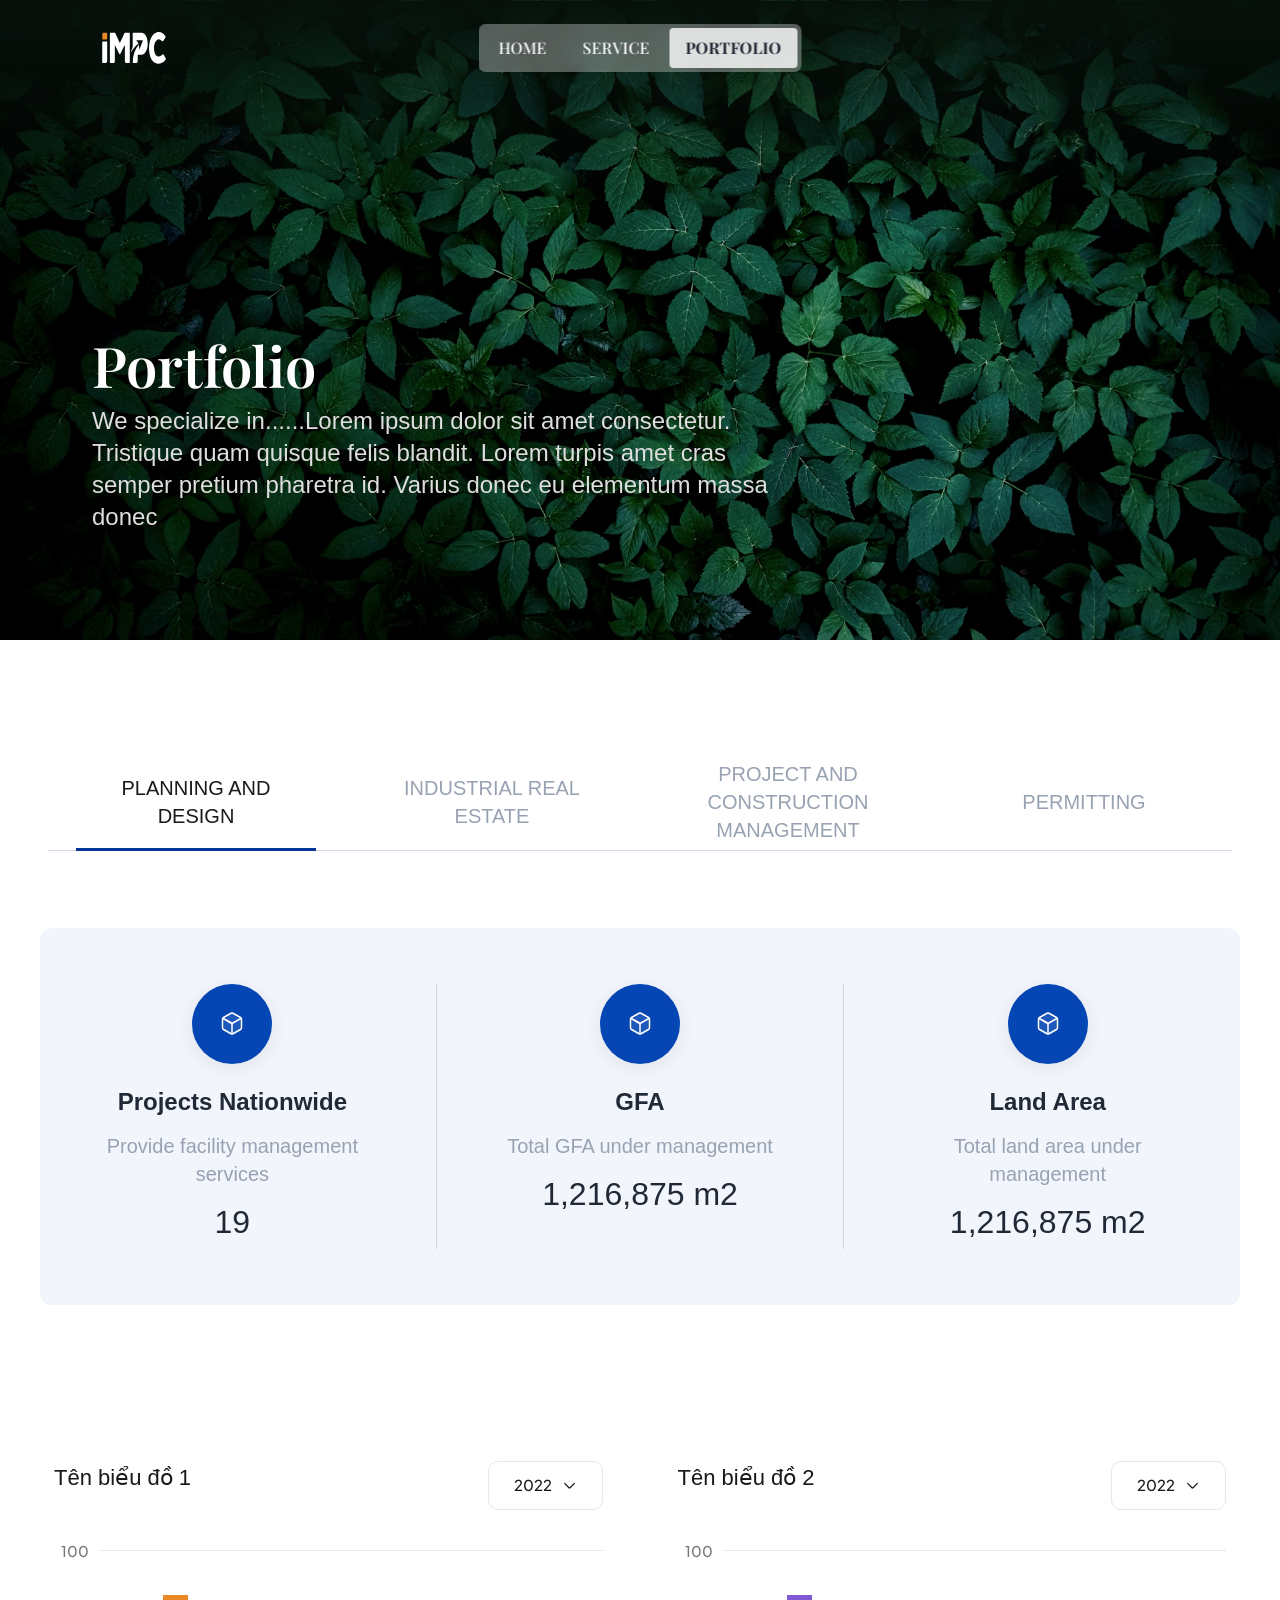
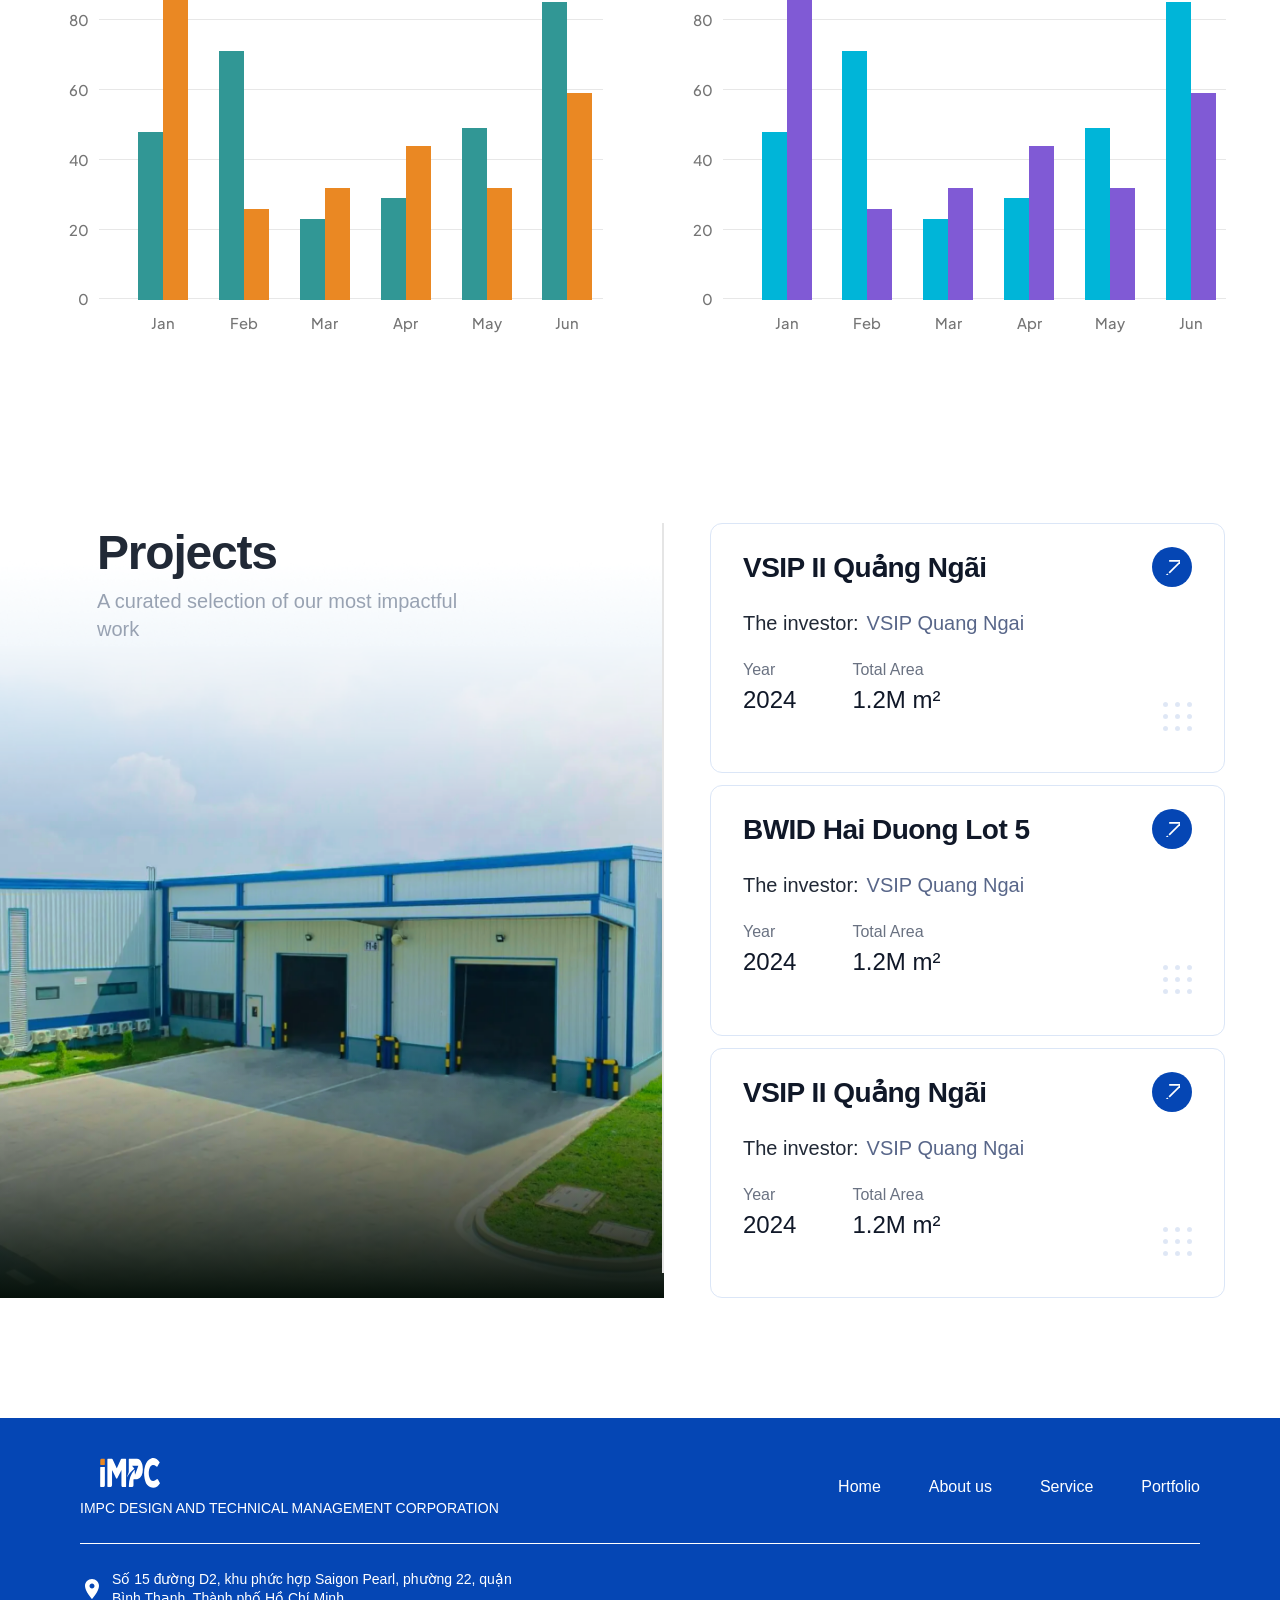
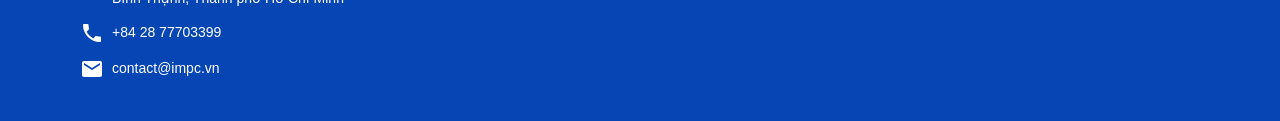
==== portfolio.html @ b6b854c9 "Initial commit: IMPC Landing Page" ====
<!DOCTYPE html>
<html lang="en">
<head>
    <meta charset="UTF-8">
    <meta name="viewport" content="width=device-width, initial-scale=1.0">
    <title>IMPC - Portfolio</title>
    <!-- Fonts -->
    <link rel="preconnect" href="https://fonts.googleapis.com">
    <link rel="preconnect" href="https://fonts.gstatic.com" crossorigin>
    <link href="https://fonts.googleapis.com/css2?family=Playfair+Display:ital,wght@0,400;0,500;0,600;0,700;1,400&family=Plus+Jakarta+Sans:wght@400;500&display=swap" rel="stylesheet">
    
    <!-- CSS -->
    <link rel="stylesheet" href="style.css">
    <link rel="stylesheet" href="portfolio.css">
</head>
<body>
    <!-- Portfolio Header -->
    <header class="portfolio-hero" id="home">
        <img src="./assets/da143995953d4c635a03d3d6d06e1ddc74a36681.png" class="portfolio-hero-bg" alt="Portfolio Background">
        <div class="portfolio-hero-overlay"></div>
        
        <impc-header active="portfolio"></impc-header>

        <div class="portfolio-hero-content">
            <h1 class="portfolio-hero-title">Portfolio</h1>
            <p class="portfolio-hero-desc">We specialize in......Lorem ipsum dolor sit amet consectetur. Tristique quam quisque felis blandit. Lorem turpis amet cras semper pretium pharetra id. Varius donec eu elementum massa donec</p>
        </div>
    </header>

    <main class="portfolio-main">
        <!-- Tabs Navigation -->
        <div class="portfolio-tabs-nav">
            <div class="tab-item active">
                <span>PLANNING AND DESIGN</span>
                <div class="tab-indicator"></div>
            </div>
            <div class="tab-item">
                <span>INDUSTRIAL REAL ESTATE</span>
                <div class="tab-indicator"></div>
            </div>
            <div class="tab-item">
                <span>PROJECT AND CONSTRUCTION MANAGEMENT</span>
                <div class="tab-indicator"></div>
            </div>
            <div class="tab-item">
                <span>PERMITTING</span>
                <div class="tab-indicator"></div>
            </div>
        </div>

        <!-- Info Statistics Boxes -->
        <section class="portfolio-stats-container">
            <div class="portfolio-stats-wrapper">
                <div class="stat-box">
                    <div class="stat-icon">
                        <svg width="24" height="24" viewBox="0 0 24 24" fill="none" xmlns="http://www.w3.org/2000/svg">
                            <path d="M12 22C11.66 22 11.32 21.92 11.02 21.75L3.52 17.52C2.89 17.16 2.5 16.49 2.5 15.75V7.26C2.5 6.52 2.89 5.85 3.52 5.49L11.02 1.25C11.63 0.91 12.37 0.91 12.98 1.25L20.48 5.49C21.11 5.85 21.5 6.52 21.5 7.26V15.75C21.5 16.49 21.11 17.16 20.48 17.52L12.98 21.75C12.68 21.92 12.34 22 12 22Z" fill="white" fill-opacity="0.1" stroke="white" stroke-width="1.5" stroke-linecap="round" stroke-linejoin="round"/>
                            <path d="M12 11.5V21" stroke="white" stroke-width="1.5" stroke-linecap="round" stroke-linejoin="round"/>
                            <path d="M3.2002 6.5L12.0002 11.5L20.8002 6.5" stroke="white" stroke-width="1.5" stroke-linecap="round" stroke-linejoin="round"/>
                            <path d="M12 11.5L7 8.5" stroke="white" stroke-width="1.5" stroke-linecap="round" stroke-linejoin="round"/>
                        </svg>
                    </div>
                    <h3 class="stat-title">Projects Nationwide</h3>
                    <p class="stat-desc">Provide facility management services</p>
                    <span class="stat-number">19</span>
                </div>
                
                <div class="stat-divider"></div>
                
                <div class="stat-box">
                    <div class="stat-icon">
                        <svg width="24" height="24" viewBox="0 0 24 24" fill="none" xmlns="http://www.w3.org/2000/svg">
                            <path d="M12 22C11.66 22 11.32 21.92 11.02 21.75L3.52 17.52C2.89 17.16 2.5 16.49 2.5 15.75V7.26C2.5 6.52 2.89 5.85 3.52 5.49L11.02 1.25C11.63 0.91 12.37 0.91 12.98 1.25L20.48 5.49C21.11 5.85 21.5 6.52 21.5 7.26V15.75C21.5 16.49 21.11 17.16 20.48 17.52L12.98 21.75C12.68 21.92 12.34 22 12 22Z" fill="white" fill-opacity="0.1" stroke="white" stroke-width="1.5" stroke-linecap="round" stroke-linejoin="round"/>
                            <path d="M12 11.5V21" stroke="white" stroke-width="1.5" stroke-linecap="round" stroke-linejoin="round"/>
                            <path d="M3.2002 6.5L12.0002 11.5L20.8002 6.5" stroke="white" stroke-width="1.5" stroke-linecap="round" stroke-linejoin="round"/>
                            <path d="M12 11.5L7 8.5" stroke="white" stroke-width="1.5" stroke-linecap="round" stroke-linejoin="round"/>
                        </svg>
                    </div>
                    <h3 class="stat-title">GFA</h3>
                    <p class="stat-desc">Total GFA under management</p>
                    <span class="stat-number">1,216,875 m2</span>
                </div>
                
                <div class="stat-divider"></div>

                <div class="stat-box">
                    <div class="stat-icon">
                        <svg width="24" height="24" viewBox="0 0 24 24" fill="none" xmlns="http://www.w3.org/2000/svg">
                            <path d="M12 22C11.66 22 11.32 21.92 11.02 21.75L3.52 17.52C2.89 17.16 2.5 16.49 2.5 15.75V7.26C2.5 6.52 2.89 5.85 3.52 5.49L11.02 1.25C11.63 0.91 12.37 0.91 12.98 1.25L20.48 5.49C21.11 5.85 21.5 6.52 21.5 7.26V15.75C21.5 16.49 21.11 17.16 20.48 17.52L12.98 21.75C12.68 21.92 12.34 22 12 22Z" fill="white" fill-opacity="0.1" stroke="white" stroke-width="1.5" stroke-linecap="round" stroke-linejoin="round"/>
                            <path d="M12 11.5V21" stroke="white" stroke-width="1.5" stroke-linecap="round" stroke-linejoin="round"/>
                            <path d="M3.2002 6.5L12.0002 11.5L20.8002 6.5" stroke="white" stroke-width="1.5" stroke-linecap="round" stroke-linejoin="round"/>
                            <path d="M12 11.5L7 8.5" stroke="white" stroke-width="1.5" stroke-linecap="round" stroke-linejoin="round"/>
                        </svg>
                    </div>
                    <h3 class="stat-title">Land Area</h3>
                    <p class="stat-desc">Total land area under management</p>
                    <span class="stat-number">1,216,875 m2</span>
                </div>
            </div>
        </section>

        <!-- Charts Section (Structural Mockups) -->
        <section class="portfolio-charts-section">
            <div class="chart-container">
                <div class="chart-header">
                    <h3 class="chart-title">Tên biểu đồ 1</h3>
                    <div class="chart-dropdown">
                        <span>2022</span>
                        <svg width="15" height="15" viewBox="0 0 15 15" fill="none" xmlns="http://www.w3.org/2000/svg">
                            <path d="M12.3533 5.40527L8.03828 9.72027C7.74182 10.0167 7.25997 10.0167 6.96351 9.72027L2.64844 5.40527" stroke="#191919" stroke-width="1.235" stroke-linecap="round" stroke-linejoin="round"/>
                        </svg>
                    </div>
                </div>
                <div class="chart-body y-axis-grid">
                    <div class="grid-lines">
                        <div class="grid-line" data-label="100"></div>
                        <div class="grid-line" data-label="80"></div>
                        <div class="grid-line" data-label="60"></div>
                        <div class="grid-line" data-label="40"></div>
                        <div class="grid-line" data-label="20"></div>
                        <div class="grid-line" data-label="0"></div>
                    </div>
                    <!-- Chart 1 Bars (Teal Primary, Orange Secondary) -->
                    <div class="chart-bars-wrapper items-end">
                        <div class="bar-group" data-month="Jan">
                            <div class="bar bar-t1" style="height: 48%;"></div>
                            <div class="bar bar-t2" style="height: 87%;"></div>
                        </div>
                        <div class="bar-group" data-month="Feb">
                            <div class="bar bar-t1" style="height: 71%;"></div>
                            <div class="bar bar-t2" style="height: 26%;"></div>
                        </div>
                        <div class="bar-group" data-month="Mar">
                            <div class="bar bar-t1" style="height: 23%;"></div>
                            <div class="bar bar-t2" style="height: 32%;"></div>
                        </div>
                        <div class="bar-group" data-month="Apr">
                            <div class="bar bar-t1" style="height: 29%;"></div>
                            <div class="bar bar-t2" style="height: 44%;"></div>
                        </div>
                        <div class="bar-group" data-month="May">
                            <div class="bar bar-t1" style="height: 49%;"></div>
                            <div class="bar bar-t2" style="height: 32%;"></div>
                        </div>
                        <div class="bar-group" data-month="Jun">
                            <div class="bar bar-t1" style="height: 85%;"></div>
                            <div class="bar bar-t2" style="height: 59%;"></div>
                        </div>
                    </div>
                </div>
            </div>

            <div class="chart-container">
                <div class="chart-header">
                    <h3 class="chart-title">Tên biểu đồ 2</h3>
                    <div class="chart-dropdown">
                        <span>2022</span>
                        <svg width="15" height="15" viewBox="0 0 15 15" fill="none" xmlns="http://www.w3.org/2000/svg">
                            <path d="M12.3533 5.40527L8.03828 9.72027C7.74182 10.0167 7.25997 10.0167 6.96351 9.72027L2.64844 5.40527" stroke="#191919" stroke-width="1.235" stroke-linecap="round" stroke-linejoin="round"/>
                        </svg>
                    </div>
                </div>
                <div class="chart-body y-axis-grid">
                    <div class="grid-lines">
                        <div class="grid-line" data-label="100"></div>
                        <div class="grid-line" data-label="80"></div>
                        <div class="grid-line" data-label="60"></div>
                        <div class="grid-line" data-label="40"></div>
                        <div class="grid-line" data-label="20"></div>
                        <div class="grid-line" data-label="0"></div>
                    </div>
                    <!-- Chart 2 Bars (Cyan Primary, Purple Secondary) -->
                    <div class="chart-bars-wrapper items-end">
                        <div class="bar-group" data-month="Jan">
                            <div class="bar bar-c1" style="height: 48%;"></div>
                            <div class="bar bar-c2" style="height: 87%;"></div>
                        </div>
                        <div class="bar-group" data-month="Feb">
                            <div class="bar bar-c1" style="height: 71%;"></div>
                            <div class="bar bar-c2" style="height: 26%;"></div>
                        </div>
                        <div class="bar-group" data-month="Mar">
                            <div class="bar bar-c1" style="height: 23%;"></div>
                            <div class="bar bar-c2" style="height: 32%;"></div>
                        </div>
                        <div class="bar-group" data-month="Apr">
                            <div class="bar bar-c1" style="height: 29%;"></div>
                            <div class="bar bar-c2" style="height: 44%;"></div>
                        </div>
                        <div class="bar-group" data-month="May">
                            <div class="bar bar-c1" style="height: 49%;"></div>
                            <div class="bar bar-c2" style="height: 32%;"></div>
                        </div>
                        <div class="bar-group" data-month="Jun">
                            <div class="bar bar-c1" style="height: 85%;"></div>
                            <div class="bar bar-c2" style="height: 59%;"></div>
                        </div>
                    </div>
                </div>
            </div>
        </section>

        <!-- Projects Timeline / Listing -->
        <section class="portfolio-projects-section">
            <!-- Left Fixed Information -->
            <div class="portfolio-projects-info">
                <img src="./assets/0d04984ca1df6d4f1c701c5aa9f22bb8e976d281.png" alt="Factory Building" class="portfolio-factory-bg">
                <div class="portfolio-projects-text block-overlay">
                    <h2 class="section-title">Projects</h2>
                    <p class="section-subtitle">A curated selection of our most impactful work</p>
                </div>
                <!-- Timeline decorative elements -->
                <div class="timeline-line">
                    <div class="timeline-dot top-dot"></div>
                    <div class="timeline-dot bottom-dot"></div>
                </div>
            </div>

            <!-- Right Scrollable/Stacked Cards -->
            <div class="portfolio-projects-list">
                
                <!-- Card 1 -->
                <div class="project-card">
                    <h3 class="project-name">VSIP II Quảng Ngãi</h3>
                    <div class="project-meta flex w-full">
                        <span class="meta-label">The investor:</span>
                        <span class="meta-value">VSIP Quang Ngai</span>
                    </div>
                    <div class="project-stats flex">
                        <div class="stat-col flex flex-column">
                            <span class="stat-lbl">Year</span>
                            <span class="stat-val">2024</span>
                        </div>
                        <div class="stat-col flex flex-column">
                            <span class="stat-lbl">Total Area</span>
                            <span class="stat-val">1.2M m²</span>
                        </div>
                    </div>
                    <div class="project-card-grid"></div>
                    <a href="#" class="project-card-btn">
                        <svg width="15" height="15" viewBox="0 0 15 15" fill="none" xmlns="http://www.w3.org/2000/svg">
                            <path d="M4.16915 0.853335H16.2371V12.9212" stroke="white" stroke-width="1.70667"/>
                            <path d="M4.169 12.9215L15.4827 1.60781" stroke="white" stroke-width="1.70667"/>
                            <path d="M0.603384 16.4388L2.86612 14.1762" stroke="white" stroke-width="1.70667"/>
                        </svg>
                    </a>
                </div>

                <!-- Card 2 -->
                <div class="project-card">
                    <h3 class="project-name">BWID Hai Duong Lot 5</h3>
                    <div class="project-meta flex w-full">
                        <span class="meta-label">The investor:</span>
                        <span class="meta-value">VSIP Quang Ngai</span>
                    </div>
                    <div class="project-stats flex">
                        <div class="stat-col flex flex-column">
                            <span class="stat-lbl">Year</span>
                            <span class="stat-val">2024</span>
                        </div>
                        <div class="stat-col flex flex-column">
                            <span class="stat-lbl">Total Area</span>
                            <span class="stat-val">1.2M m²</span>
                        </div>
                    </div>
                    <div class="project-card-grid"></div>
                    <a href="#" class="project-card-btn">
                        <svg width="15" height="15" viewBox="0 0 15 15" fill="none" xmlns="http://www.w3.org/2000/svg">
                            <path d="M4.16915 0.853335H16.2371V12.9212" stroke="white" stroke-width="1.70667"/>
                            <path d="M4.169 12.9215L15.4827 1.60781" stroke="white" stroke-width="1.70667"/>
                            <path d="M0.603384 16.4388L2.86612 14.1762" stroke="white" stroke-width="1.70667"/>
                        </svg>
                    </a>
                </div>

                <!-- Card 3 -->
                <div class="project-card">
                    <h3 class="project-name">VSIP II Quảng Ngãi</h3>
                    <div class="project-meta flex w-full">
                        <span class="meta-label">The investor:</span>
                        <span class="meta-value">VSIP Quang Ngai</span>
                    </div>
                    <div class="project-stats flex">
                        <div class="stat-col flex flex-column">
                            <span class="stat-lbl">Year</span>
                            <span class="stat-val">2024</span>
                        </div>
                        <div class="stat-col flex flex-column">
                            <span class="stat-lbl">Total Area</span>
                            <span class="stat-val">1.2M m²</span>
                        </div>
                    </div>
                    <div class="project-card-grid"></div>
                    <a href="#" class="project-card-btn">
                        <svg width="15" height="15" viewBox="0 0 15 15" fill="none" xmlns="http://www.w3.org/2000/svg">
                            <path d="M4.16915 0.853335H16.2371V12.9212" stroke="white" stroke-width="1.70667"/>
                            <path d="M4.169 12.9215L15.4827 1.60781" stroke="white" stroke-width="1.70667"/>
                            <path d="M0.603384 16.4388L2.86612 14.1762" stroke="white" stroke-width="1.70667"/>
                        </svg>
                    </a>
                </div>

            </div>
        </section>
    </main>

    <!-- Global Footer Component -->
    <impc-footer></impc-footer>

    <script src="header.js"></script>
    <script src="footer.js"></script>
    <script src="main.js"></script>
</body>
</html>
---- style.css ----
:root {
    --color-brand: #0546b4;
    --color-brand-hover: #043891;
    --color-warning: #ea8823;
    --color-warning-hover: #cf761a;
    --text-primary: #212936;
    --text-secondary: #586689;
    --text-tertiary: #98a2b2;
    --bg-light: #f2f6fc;
    --bg-white: #ffffff;

    --font-sans: 'Inter', sans-serif;
    --font-serif: 'Playfair Display', serif;

    --transition-fast: 0.2s ease-in-out;
    --transition-smooth: 0.5s cubic-bezier(0.22, 1, 0.36, 1);
}

* {
    margin: 0;
    padding: 0;
    box-sizing: border-box;
}

html {
    scroll-behavior: smooth;
}

body {
    font-family: var(--font-sans);
    color: var(--text-primary);
    background-color: var(--bg-white);
    line-height: 1.5;
    overflow-x: hidden;
    -webkit-font-smoothing: antialiased;
    -moz-osx-font-smoothing: grayscale;
}

/* Typography Utilities */
.font-sans {
    font-family: var(--font-sans);
}

.font-serif {
    font-family: var(--font-serif);
}

.italic {
    font-style: italic;
}

.text-center {
    text-align: center;
}

h1,
h2,
h3,
h4,
.title-text {
    color: var(--text-primary);
}

/* Layout Utilities */
.container {
    max-width: 1360px;
    margin: 0 auto;
    padding: 0 40px;
}

.flex {
    display: flex;
}

.flex-col {
    flex-direction: column;
}

.items-center {
    align-items: center;
}

.items-start {
    align-items: flex-start;
}

.justify-center {
    justify-content: center;
}

.justify-between {
    justify-content: space-between;
}

.justify-end {
    justify-content: flex-end;
}

.gap-8 {
    gap: 8px;
}

.gap-16 {
    gap: 16px;
}

.gap-24 {
    gap: 24px;
}

.gap-32 {
    gap: 32px;
}

.gap-48 {
    gap: 48px;
}

.gap-56 {
    gap: 56px;
}

.w-full {
    width: 100%;
}

.h-full {
    height: 100%;
}

.relative {
    position: relative;
}

.absolute {
    position: absolute;
}

.overflow-hidden {
    overflow: hidden;
}

/* Buttons & Links */
a {
    text-decoration: none;
    color: inherit;
}

/* ===== HERO SECTION ===== */
.hero {
    position: relative;
    height: 785px;
    width: 100%;
    overflow: hidden;
    display: flex;
    align-items: center;
    justify-content: center;
}

.hero-video {
    position: absolute;
    top: 50%;
    left: 50%;
    transform: translate(-50%, -50%);
    min-width: 100%;
    min-height: 100%;
    object-fit: cover;
    z-index: -1;
    filter: brightness(0.7);
}

.header {
    position: absolute;
    top: 32px;
    left: 0;
    width: 100%;
    z-index: 10;
    padding: 0 40px;
}

.nav-pill {
    background: rgba(255, 255, 255, 0.32);
    backdrop-filter: blur(8px);
    padding: 4px;
    border-radius: 7px;
    display: flex;
    gap: 4px;
    position: absolute;
    left: 50%;
    transform: translateX(-50%);
}

.nav-item {
    padding: 8px 16px;
    border-radius: 4px;
    font-family: var(--font-serif);
    font-size: 16px;
    color: var(--bg-white);
    font-weight: 500;
    transition: var(--transition-fast);
}

.nav-item:hover {
    background: rgba(255, 255, 255, 0.2);
}

.nav-item.active {
    background: rgba(255, 255, 255, 0.8);
    color: var(--text-primary);
    font-weight: 700;
}

.hero-content {
    display: flex;
    flex-direction: column;
    align-items: center;
    gap: 32px;
    text-align: center;
    z-index: 2;
    max-width: 961px;
}

.hero-expertise {
    color: var(--color-warning);
    font-size: 24px;
    text-transform: uppercase;
    letter-spacing: 1px;
    display: flex;
    flex-direction: column;
    align-items: center;
    gap: 16px;
}

.hero-line {
    width: 192px;
    height: 2px;
    background-color: var(--color-warning);
}

.hero-title {
    font-size: 56px;
    color: var(--bg-white);
    line-height: 1.2;
    font-weight: 600;
}

/* ===== STATS SECTION ===== */
.stats-section {
    background-color: #f2f6fc;
    border-radius: 12px;
    padding: 56px;
    margin: 100px 40px 150px 40px;
    /* Reduced top margin to 100px */
    position: relative;
    z-index: 5;
}

.stats-grid {
    display: flex;
    gap: 100px;
    align-items: flex-start;
}

.stats-text {
    flex: 1;
    display: flex;
    flex-direction: column;
    gap: 32px;
}

.stats-title {
    font-family: "BHN Neue Haas Grotes", "BHN Neue Haas Grotesk", "BHN_Neue_Haas_Grotes:55_Roman", var(--font-sans);
    font-size: 48px;
    font-weight: 450;
    line-height: 56px;
    color: var(--text-primary);
}

.stats-subtitle {
    font-family: "BHN Victor Serif", "Playfair Display", serif;
    font-size: 40px;
    font-weight: 400;
    color: var(--color-brand);
    font-style: italic;
    line-height: 48px;
}

.stats-desc {
    font-family: "BHN Neue Haas Grotes", "BHN Neue Haas Grotesk", "BHN_Neue_Haas_Grotes:55_Roman", var(--font-sans);
    font-size: 24px;
    font-weight: 450;
    line-height: 32px;
    color: var(--text-primary);
}

.stats-numbers {
    width: 471px;
    display: flex;
    flex-direction: column;
    gap: 32px;
}

.stat-item {
    display: flex;
    justify-content: space-between;
    align-items: center;
    border-bottom: 1px solid #cfd8e7;
    padding-bottom: 24px;
}

.stat-item:last-child {
    border-bottom: none;
    padding-bottom: 0;
}

.stat-number {
    font-family: "BHN Neue Haas Grotes", "BHN Neue Haas Grotesk", "BHN_Neue_Haas_Grotes:55_Roman", var(--font-sans);
    font-size: 60px;
    color: var(--color-warning);
    font-weight: 450;
}

.stat-label {
    font-size: 24px;
    text-transform: uppercase;
}

/* ===== SCROLL STORY QUOTE SECTION ===== */
.quote-section {
    position: relative;
    height: 250vh;
    /* gives room for the scroll storytelling */
    width: 100%;
    background-color: var(--bg-white);
}

.sticky-container {
    position: sticky;
    top: 0;
    height: 100vh;
    display: flex;
    align-items: center;
    justify-content: center;
    width: 100%;
}

.quote-text {
    width: 100%;
    max-width: 1187px;
    padding: 0 20px;
    text-align: center;
    font-family: "BHN Neue Haas Grotes", "BHN Neue Haas Grotesk", "BHN_Neue_Haas_Grotes:55_Roman", var(--font-sans);
    font-size: 48px;
    font-style: normal;
    font-weight: 450;
    line-height: 68px;
    color: var(--text-primary, #212936);
}

.story-line {
    color: var(--text-tertiary, #98A2B2);
    transition: color 0.5s ease-out;
    margin-bottom: 0px;
    /* Assuming line-height 68px controls the spacing perfectly */
}

.story-line.active {
    color: var(--text-primary);
}

/* ===== PEOPLE SECTION (Section 7) ===== */
.people-section {
    padding: 300px 40px 150px 40px;
    /* Doubled top padding to 300px to clear stacked cards */
    width: 100%;
    box-sizing: border-box;
    display: flex;
    flex-direction: column;
    align-items: center;
    gap: 56px;
    background-color: var(--bg-white);
}

.people-section .section-title {
    margin-bottom: 0;
    max-width: 1360px;
    width: 100%;
    font-size: 48px;
    font-weight: 400;
    /* Reduced to normal (Roman 55) */
    line-height: 56px;
    /* Exact Figma leading constraint */
    text-align: center;
}

.people-content {
    display: flex;
    flex-direction: column;
    gap: 24px;
    width: 100%;
}

.people-hero-img {
    width: 100%;
    height: 730px;
    object-fit: cover;
    border-radius: 12px;
}

.people-bottom {
    display: flex;
    gap: 42px;
    align-items: flex-start;
    width: 100%;
}

.people-text {
    flex: 1;
    display: flex;
    flex-direction: column;
    justify-content: center;
    gap: 24px;
}

.people-heading {
    font-family: "BHN Neue Haas Grotes", "BHN Neue Haas Grotesk", "BHN_Neue_Haas_Grotes:55_Roman", var(--font-sans);
    font-size: 40px;
    font-weight: 450;
    line-height: 48px;
    color: var(--text-primary);
}

.people-desc {
    font-family: "BHN Neue Haas Grotes", "BHN Neue Haas Grotesk", "BHN_Neue_Haas_Grotes:55_Roman", var(--font-sans);
    font-size: 24px;
    line-height: 32px;
    color: var(--text-primary);
}

.people-images {
    display: flex;
    gap: 24px;
    align-items: center;
    justify-content: flex-end;
}

.people-img-wrapper {
    width: 265px;
    height: 300px;
    border-radius: 12px;
    position: relative;
    overflow: hidden;
}

.people-img-wrapper img {
    width: 100%;
    height: 100%;
    object-fit: cover;
}

.people-img-wrapper::after {
    content: '';
    position: absolute;
    inset: 0;
    background: linear-gradient(180deg, rgba(0, 0, 0, 0) 0%, rgba(0, 0, 0, 0.25) 50%, rgba(0, 0, 0, 0.3) 100%);
    pointer-events: none;
}

/* ===== HISTORY SECTION ===== */
.history-section {
    padding: 56px 0 150px 0;
    /* 56px top clearance */
}

.history-layout {
    display: flex;
    position: relative;
    width: 100%;
    box-sizing: border-box;
}

.history-left {
    width: 50%;
    flex-shrink: 0;
    padding-left: 100px;
    /* 100px absolute left padding (Vị trí ban đầu) */
    padding-right: 40px;
    box-sizing: border-box;
    /* CRITICAL: Prevent padding from expanding past 50% width */
}

.history-right {
    width: 50%;
    flex-shrink: 0;
    position: relative;
    padding-left: 48px;
    /* Dịch cụm timeline sang trái đúng 32px (80px - 32px = 48px) */
    padding-right: 80px;
    /* Giữ nguyên 80px margin phải trên mọi màn hình */
    box-sizing: border-box;
}

.history-title {
    font-family: "BHN Neue Haas Grotes", "BHN Neue Haas Grotesk", "BHN_Neue_Haas_Grotes:55_Roman", var(--font-sans);
    font-size: 48px;
    font-weight: 450;
    line-height: 56px;
    color: var(--text-primary);
    position: sticky;
    top: 56px;
    /* Sticky clearance matches section padding */
}

.timeline {
    position: relative;
    padding-left: 60px;
}

.timeline-progress-line {
    position: absolute;
    left: 0;
    /* Aligned precisely with the dot center at x=0 of relative timeline */
    top: 32px;
    width: 1px;
    /* Thinned to 1px per user request */
    background-color: #cfd8e7;
    /* Inactive line color gray */
    z-index: 1;
    height: 0px;
    transform: translateX(-50%);
    transform-origin: top;
    will-change: height;
}

.timeline-item {
    position: relative;
    padding-bottom: 60px;
}

.timeline-item:last-child {
    padding-bottom: 0;
}

.timeline-dot {
    position: absolute;
    left: -60px;
    top: 32px;
    /* Adjusted to align with 56px font */
    transform: translate(-50%, -50%) scale(0.5);
    width: 16px;
    height: 16px;
    border-radius: 50%;
    background-color: #cfd8e7;
    /* Inactive dot color */
    z-index: 2;
    opacity: 0;
    transition: transform 0.4s cubic-bezier(0.2, 0.8, 0.2, 1), opacity 0.4s ease, background-color 0.4s ease;
}

.timeline-item.active .timeline-dot {
    transform: translate(-50%, -50%) scale(1);
    opacity: 1;
    background-color: var(--color-brand);
    /* Active dot is Blue #0546b4 */
}

.timeline-content {
    display: flex;
    flex-direction: column;
    gap: 20px;
    /* Matched Figma spacing gap-[20px] */
}

.timeline-year {
    font-family: "BHN Neue Haas Grotes", "BHN Neue Haas Grotesk", "BHN_Neue_Haas_Grotes:55_Roman", var(--font-sans);
    font-size: 56px;
    font-weight: 450;
    line-height: normal;
    color: var(--text-secondary);
    /* Inactive year color #586689 */
    transition: color 0.4s ease;
}

.timeline-item.active .timeline-year {
    color: var(--color-brand);
    /* Active year color is Blue #0546b4 */
}

.timeline-desc {
    font-family: "BHN Neue Haas Grotes", "BHN Neue Haas Grotesk", "BHN_Neue_Haas_Grotes:55_Roman", var(--font-sans);
    font-size: 24px;
    font-weight: 450;
    line-height: 32px;
    color: var(--text-tertiary);
    /* Inactive description is #98a2b2 */
    transition: color 0.4s ease;
}

.timeline-item.active .timeline-desc {
    color: var(--text-primary);
    /* Active description is dark #212936 */
}


/* ===== CULTURE SECTION (Section 5) ===== */
.culture-section {
    padding: 150px 0;
    position: relative;
    width: 100%;
}

.culture-bg-line {
    position: absolute;
    top: 0;
    bottom: 0;
    width: 1px;
    background-color: rgba(207, 216, 231, 0.5);
    /* subtle grid line */
    z-index: 1;
}

.culture-bg-line.left {
    left: 20%;
}

.culture-bg-line.right {
    right: 20%;
}

.culture-header {
    margin-bottom: 200px;
    max-width: 695px;
    position: relative;
    z-index: 2;
    text-align: left;
    padding-left: 40px;
}

.culture-title {
    font-family: "BHN Neue Haas Grotes", "BHN Neue Haas Grotesk", "BHN_Neue_Haas_Grotes:55_Roman", var(--font-sans);
    font-size: 48px;
    font-weight: 450;
    line-height: 56px;
    color: var(--text-primary);
    margin-bottom: 24px;
}

.culture-desc {
    font-family: "BHN Neue Haas Grotes", "BHN Neue Haas Grotesk", "BHN_Neue_Haas_Grotes:55_Roman", var(--font-sans);
    font-size: 24px;
    line-height: 32px;
    color: var(--text-primary);
    font-weight: 450;
}

.culture-timeline {
    position: relative;
    max-width: 1100px;
    margin: 0 auto;
    display: flex;
    flex-direction: column;
    gap: 80vh;
    /* Smooth Yo-Yo Parallax Gap */
    padding-top: 10vh;
    padding-bottom: 20vh;
    z-index: 2;
}

.culture-star-track {
    position: absolute;
    top: 0;
    left: 0;
    width: 100%;
    height: 100%;
    z-index: 5;
    pointer-events: none;
}

.culture-sticky-star {
    position: absolute;
    top: 0;
    left: calc(50% + 2px);
    /* Shifted 2px right */
    transform: translate(-50%, -50%);
    width: 191px;
    height: 199px;
    filter: drop-shadow(0px 8px 20px rgba(0, 0, 0, 0.25));
    will-change: transform;
}

.culture-sticky-star img {
    width: 140%;
    height: 140%;
    object-fit: contain;
    position: absolute;
    left: 50%;
    top: 50%;
    transform: translate(-50%, -50%);
}


.culture-center-line {
    position: absolute;
    left: 50%;
    top: -150px;
    bottom: -150px;
    width: 1px;
    background-color: #cfd8e7;
    transform: translateX(-50%);
    z-index: -1;
}

.hero-title {
    font-size: 56px;
    font-weight: 600;
    /* Semantic SemiBold requested from Figma */
    line-height: 68px;
    color: white;
    /* Contrast layer verified on hero card */
    max-width: 961px;
    margin: 0 auto;
    text-align: center;

    /* Anti-layout shift box logic for literal text swap */
    min-height: 136px;
    /* Exactly reserves the metric for 2 lines under a 68px leading */
    display: flex;
    align-items: flex-start;
    /* Pulled text to ceiling origin as requested */
    justify-content: center;

    transition: opacity 0.8s cubic-bezier(0.2, 0.8, 0.2, 1),
        transform 0.8s cubic-bezier(0.2, 0.8, 0.2, 1),
        filter 0.8s cubic-bezier(0.2, 0.8, 0.2, 1);
}

.hero-title.fade-out {
    opacity: 0;
    transform: translateY(-15px);
    filter: blur(8px);
}

.hero-title.fade-prep {
    opacity: 0;
    transform: translateY(15px);
    filter: blur(8px);
    transition: none;
    /* Move boundary instantly without animation */
}

.culture-item {
    display: flex;
    align-items: center;
    position: relative;
    width: 100%;
    opacity: 0.15;
    filter: blur(8px);
    /* Cinematic out-of-focus unrevealed state */
    transition: opacity 0.8s cubic-bezier(0.2, 0.8, 0.2, 1),
        filter 0.8s cubic-bezier(0.2, 0.8, 0.2, 1);
}

.culture-item.active {
    opacity: 1;
    filter: blur(0px);
    /* Dialing into sharp focus */
}




.culture-item-content {
    width: 50%;
}

.culture-item.right .culture-item-content {
    margin-left: 50%;
    padding-left: 140px;
    /* Increased by 40px from edge of star */
}

.culture-item.left .culture-item-content {
    margin-right: 50%;
    padding-right: 140px;
    /* Increased by 40px from edge of star */
    text-align: right;
}

.culture-item-title {
    font-family: "BHN Neue Haas Grotes", "BHN Neue Haas Grotesk", "BHN_Neue_Haas_Grotes:55_Roman", var(--font-sans);
    font-size: 40px;
    line-height: 56px;
    color: var(--color-warning);
    /* #ea8823 */
    margin-bottom: 16px;
    font-weight: 450;
}

.culture-item-desc {
    font-family: "BHN Neue Haas Grotes", "BHN Neue Haas Grotesk", "BHN_Neue_Haas_Grotes:55_Roman", var(--font-sans);
    font-size: 24px;
    line-height: 32px;
    color: var(--text-primary);
    font-weight: 450;
}

/* ===== SERVICES SECTION (Section 6) ===== */
.services-section {
    padding: 240px 40px 0 40px;
    /* Enhanced top clearance for Absolute Title; 0 bottom runway */
    width: 100%;
    box-sizing: border-box;
    background-color: var(--bg-white);
}

.services-list {
    display: flex;
    flex-direction: column;
    gap: 60px;
    /* Slight bump gives time to appreciate the first card before the overlap */
    position: relative;
    padding-bottom: 0px;
    /* Killed runway for instant flush cutoff */
}

.service-feature-card {
    position: relative;
    border-radius: 12px;
    overflow: visible;
    /* Must be visible so title above card is not clipped */
    width: 100%;
    height: 579px;
    box-sizing: border-box;
    color: white;

    position: sticky;
    /* Apple-style stacked cards logic — PRESERVED */
    top: 20vh;
    box-shadow: 0 -12px 40px -10px rgba(0, 0, 0, 0.15);
}

/* Section title — absolute above the card, inherits sticky from card */
.services-section-title {
    position: absolute;
    bottom: calc(100% + 52px);
    left: 0;
    width: 100%;
    font-family: "BHN Neue Haas Grotes", "BHN Neue Haas Grotesk", "BHN_Neue_Haas_Grotes:55_Roman", var(--font-sans);
    font-size: 48px;
    font-weight: 450;
    text-align: center;
    color: var(--text-primary);
    line-height: 56px;
    margin: 0;
    z-index: 9;
}

.service-feature-card.theme-blue {
    z-index: 10;
}

.service-feature-card.theme-orange {
    z-index: 11;
}

/* Background gradient image — fills entire card */
.service-card-bg {
    position: absolute;
    top: 0;
    left: 0;
    width: 100%;
    height: 100%;
    object-fit: cover;
    z-index: 1;
    pointer-events: none;
    border-radius: 12px;
    /* Match card rounding */
}

/* 3D render object — floats upper-right */
.service-card-3d {
    position: absolute;
    top: -1px;
    right: 0;
    width: 558px;
    height: 482px;
    object-fit: cover;
    z-index: 2;
    pointer-events: none;
    border-top-right-radius: 12px;
    /* Clip to card corner */
}

.service-feature-card.theme-orange .service-card-3d {
    width: 598px;
    height: 399px;
}

.service-feature-card.theme-orange .service-feature-list {
    color: #FFFFFF;
}

/* Text content overlay — left-aligned */
.service-card-overlay {
    position: absolute;
    top: 68px;
    left: 56px;
    z-index: 3;
    display: flex;
    flex-direction: column;
    gap: 0;
    max-width: 639px;
}

.service-feature-title {
    font-size: 48px;
    font-weight: 450;
    line-height: 56px;
    font-family: "BHN Neue Haas Grotes", "BHN Neue Haas Grotesk", "BHN_Neue_Haas_Grotes:55_Roman", var(--font-sans);
    color: white;
    margin: 0 0 36px 0;
}

.service-feature-list-wrap {
    display: flex;
    flex-direction: column;
    gap: 8px;
}

.service-feature-list {
    list-style-type: none;
    padding: 0;
    margin: 0;
    font-size: 24px;
    line-height: 32px;
    font-family: "BHN Neue Haas Grotes", "BHN Neue Haas Grotesk", "BHN_Neue_Haas_Grotes:55_Roman", var(--font-sans);
    color: #e3e3e3;
    display: flex;
    flex-direction: column;
    gap: 8px;
}

.service-feature-list li {
    position: relative;
    padding-left: 36px;
}

.service-feature-list li::before {
    content: '•';
    position: absolute;
    left: 12px;
    top: 0;
}

.service-feature-btn {
    position: absolute;
    bottom: 56px;
    left: 56px;
    display: flex;
    align-items: center;
    gap: 12px;
    background-color: white;
    border: 1px solid white;
    border-radius: 8px;
    padding: 16px 16px;
    color: var(--text-primary, #212936);
    font-size: 20px;
    font-weight: 450;
    cursor: pointer;
    text-decoration: none;
    font-family: "BHN Neue Haas Grotes", "BHN Neue Haas Grotesk", "BHN_Neue_Haas_Grotes:55_Roman", var(--font-sans);
    transition: background-color 0.3s, color 0.3s, transform 0.2s;
    z-index: 3;
    line-height: 24px;
}

.service-feature-btn:hover {
    transform: translateY(-2px);
    box-shadow: 0 4px 12px rgba(0, 0, 0, 0.15);
}

.service-feature-card.theme-blue .service-feature-btn:hover {
    color: var(--text-primary);
}

.service-feature-card.theme-orange .service-feature-btn:hover {
    color: var(--text-primary);
}

/* ===== HUMAN FACTORS ===== */
.team-section {
    padding: 100px 0;
}

.team-image {
    width: 100%;
    height: 730px;
    object-fit: cover;
    border-radius: 12px;
    margin-bottom: 24px;
}

.team-content {
    display: flex;
    gap: 42px;
}

.team-text {
    flex: 1;
}

.team-heading {
    font-size: 40px;
    line-height: 1.2;
    margin-bottom: 24px;
}

.team-desc {
    font-size: 24px;
    color: var(--text-secondary);
}

.team-grid {
    display: flex;
    gap: 24px;
}

.team-grid img {
    width: 265px;
    height: 300px;
    border-radius: 8px;
    object-fit: cover;
}

/* ===== CSR SECTION (Section 8) ===== */
.csr-section {
    padding: 150px 0;
    display: flex;
    flex-direction: column;
    align-items: center;
    gap: 56px;
    background-color: var(--bg-white);
    width: 100%;
}

.csr-header {
    display: flex;
    flex-direction: column;
    align-items: center;
}

.csr-title {
    font-family: "BHN Neue Haas Grotes", "BHN Neue Haas Grotesk", "BHN_Neue_Haas_Grotes:55_Roman", var(--font-sans);
    font-size: 48px;
    font-weight: 400;
    /* Roman */
    line-height: 56px;
    color: var(--text-primary);
    text-align: center;
    margin: 0;
}

.csr-subtitle {
    font-size: 40px;
    font-weight: normal;
    /* Disables default h3 bolding */
    line-height: 48px;
    color: var(--color-brand);
    margin: 0;
}

.csr-container {
    position: relative;
    width: 100%;
    height: 854px;
    background-color: var(--bg-light);
    /* rgb(242, 246, 252) */
    overflow: hidden;
}

.csr-image-wrapper {
    position: absolute;
    top: 0;
    left: 0;
    right: 430px;
    /* Precise crop metric assigned by Figma layout positioning */
    height: 100%;
}

.csr-hero-image {
    position: absolute;
    width: 142.57%;
    height: 103.71%;
    top: -3.67%;
    left: -41.88%;
    max-width: none;
    object-fit: cover;
}

.csr-gradient-overlay {
    position: absolute;
    top: 0;
    right: 0;
    height: 100%;
    width: 913px;
    /* Precise gradient geometry bounding box */
    background: linear-gradient(270deg, rgb(242, 246, 252) 52.316%, rgba(242, 246, 252, 0.953) 61.685%, rgba(242, 246, 252, 0.827) 69.147%, rgba(242, 246, 252, 0.714) 78.202%, rgba(242, 246, 252, 0) 90.618%);
    z-index: 1;
}

.csr-cards {
    position: absolute;
    right: 40px;
    top: 50%;
    transform: translateY(-50%);
    width: 711px;
    display: flex;
    flex-direction: column;
    gap: 16px;
    z-index: 2;
}

.csr-card {
    background-color: white;
    border: 1px solid #eef1f2;
    border-radius: 12px;
    padding: 32px;
    display: flex;
    flex-direction: column;
    gap: 12px;
}

.csr-card-title {
    font-size: 32px;
    font-weight: normal;
    /* Disables default h4 bolding */
    line-height: 40px;
    color: var(--text-primary);
    margin: 0;
}

.csr-card-desc {
    font-family: "BHN Neue Haas Grotes", "BHN Neue Haas Grotesk", "BHN_Neue_Haas_Grotes:55_Roman", var(--font-sans);
    font-size: 24px;
    line-height: 32px;
    font-weight: 400;
    color: var(--text-primary);
    margin: 0;
}

/* ===== VISION & MISSION ===== */
.vision-mission {
    padding: 100px 0;
    display: flex;
    flex-direction: column;
    gap: 80px;
}

.vm-row {
    display: flex;
    align-items: center;
    gap: 32px;
}

.vm-row.reverse {
    flex-direction: row-reverse;
}

.vm-text {
    flex: 1;
}

.vm-title {
    font-size: 40px;
    color: var(--color-warning);
    margin-bottom: 16px;
}

.vm-desc {
    font-size: 24px;
}

.vm-image {
    width: 191px;
    height: 199px;
    border-radius: 50% 0 50% 50%;
    object-fit: cover;
    box-shadow: 0 8px 20px rgba(0, 0, 0, 0.15);
}

/* ===== PARTNERS SECTION (Section 9) ===== */
.partners-section {
    padding: 150px 0 0 0;
    display: flex;
    flex-direction: column;
    align-items: center;
    gap: 56px;
    background-color: var(--bg-white);
    width: 100%;
}

.partners-header {
    display: flex;
    flex-direction: column;
    align-items: center;
    text-align: center;
}

.partners-title {
    font-family: "BHN Neue Haas Grotes", "BHN Neue Haas Grotesk", "BHN_Neue_Haas_Grotes:55_Roman", var(--font-sans);
    font-size: 48px;
    font-weight: normal;
    line-height: 56px;
    color: var(--text-primary);
    margin: 0;
}

.partners-subtitle {
    font-size: 40px;
    font-weight: normal;
    /* Disables h3 faux bold */
    line-height: 48px;
    color: var(--color-brand);
    margin: 0;
    white-space: pre-wrap;
}

.partners-grid-wrapper {
    width: 100%;
    /* Gradient line background. Visible through gaps to form Grid borders without extra divs */
    background: linear-gradient(to bottom, rgba(218, 228, 230, 0) 5%, #dae4e6 46%, #dae4e6 54%, rgba(218, 228, 230, 0) 103%);
}

.border-grid {
    display: grid;
    grid-template-columns: repeat(6, 1fr);
    grid-auto-rows: 236px;
    gap: 2px;
    /* Creates the border lines */
    background: transparent;
}

.partner-cell {
    background-color: white;
    /* Blocks background everywhere except inside the gap */
    display: flex;
    align-items: center;
    justify-content: center;
    position: relative;
}

.partner-logo-img {
    max-width: 180px;
    max-height: 120px;
    object-fit: contain;
    /* User request: Default state gray, opacity lowered slightly for inactive feel */
    filter: grayscale(100%);
    opacity: 0.5;
    transition: filter 0.3s ease, opacity 0.3s ease, transform 0.3s ease;
    cursor: pointer;
}

/* User request: Hover state returns to original color */
.partner-cell:hover .partner-logo-img {
    filter: grayscale(0%);
    opacity: 1;
    transform: scale(1.05);
    /* Premium hover enlargement */
}

@media (max-width: 1200px) {
    .border-grid {
        grid-template-columns: repeat(4, 1fr);
    }
}

@media (max-width: 768px) {
    .border-grid {
        grid-template-columns: repeat(3, 1fr);
        grid-auto-rows: 150px;
    }
}

@media (max-width: 480px) {
    .border-grid {
        grid-template-columns: repeat(2, 1fr);
        grid-auto-rows: 120px;
    }
}

/* ===== FOOTER ===== */
.footer {
    background-color: var(--color-brand);
    color: var(--bg-white);
    padding: 40px 80px;
    position: relative;
    overflow: hidden;
    width: 100%;
    box-sizing: border-box;
    /* CRITICAL: prevent padding-induced overflow */
}

.footer-content {
    position: relative;
    z-index: 2;
    display: flex;
    flex-direction: column;
    gap: 26px;
    width: 100%;
}

.footer-top {
    display: flex;
    justify-content: space-between;
    align-items: center;
    width: 100%;
}

.footer-brand {
    display: flex;
    flex-direction: column;
    gap: 12px;
    width: 467px;
}

.footer-logo {
    height: 30px;
    width: 100px;
    object-fit: contain;
}

.footer-company-name {
    font-family: "BHN Neue Haas Grotes", "BHN Neue Haas Grotesk", "BHN_Neue_Haas_Grotes:55_Roman", var(--font-sans);
    font-size: 14px;
    font-weight: normal;
    line-height: 1.2;
    color: white;
    letter-spacing: 0;
    margin: 0;
}

.footer-nav {
    display: flex;
    gap: 48px;
    align-items: center;
}

.footer-nav a {
    font-family: "BHN Neue Haas Grotes", "BHN Neue Haas Grotesk", "BHN_Neue_Haas_Grotes:55_Roman", var(--font-sans);
    font-size: 16px;
    color: white;
    letter-spacing: 0;
    text-decoration: none;
    transition: opacity 0.3s ease;
}

.footer-nav a:hover {
    opacity: 0.7;
}

.footer-line {
    width: 100%;
    height: 1px;
    background-color: white;
}

.footer-contact {
    display: flex;
    flex-direction: column;
    gap: 12px;
}

.contact-item {
    display: flex;
    align-items: center;
    gap: 8px;
}

.contact-icon {
    width: 24px;
    height: 24px;
    object-fit: contain;
}

.contact-text {
    font-family: "BHN Neue Haas Grotes", "BHN Neue Haas Grotesk", "BHN_Neue_Haas_Grotes:55_Roman", var(--font-sans);
    font-size: 14px;
    line-height: 1.4;
    color: white;
    letter-spacing: 0;
    margin: 0;
    max-width: 423px;
}

/* Utility Animations */
.reveal {
    opacity: 0;
    transform: translateY(40px);
    transition: opacity 0.8s cubic-bezier(0.22, 1, 0.36, 1), transform 0.8s cubic-bezier(0.22, 1, 0.36, 1);
}

.reveal.active {
    opacity: 1;
    transform: translateY(0);
}

.delay-100 {
    transition-delay: 100ms;
}

.delay-200 {
    transition-delay: 200ms;
}

.delay-300 {
    transition-delay: 300ms;
}

.delay-400 {
    transition-delay: 400ms;
}
---- portfolio.css ----
/* ===== PORTFOLIO PAGE STYLES ===== */

.portfolio-hero {
    position: relative;
    width: 100%;
    height: 640px;
    overflow: hidden;
    background-color: #696969; /* Fallback for image */
}
.portfolio-hero-bg {
    position: absolute;
    top: 50%;
    left: 50%;
    transform: translate(-50%, -50%);
    width: 100%;
    height: 100%;
    object-fit: cover;
    pointer-events: none;
    z-index: 1;
}
.portfolio-hero-overlay {
    position: absolute;
    top: 0;
    left: 0;
    width: 100%;
    height: 33.33%;
    background: linear-gradient(180deg, rgba(33, 41, 54, 0) 0%, #06110A 100%);
    z-index: 2;
    transform: scaleY(-1); /* Darken top for menu */
}

/* Floating Pill Navigation */
.portfolio-hero-nav-pill {
    position: absolute;
    top: 32px;
    left: 50%;
    transform: translateX(-50%);
    background-color: rgba(255, 255, 255, 0.32);
    display: flex;
    align-items: center;
    gap: 4px;
    padding: 4px;
    border-radius: 7px;
    z-index: 10;
}
.portfolio-hero-nav-pill a {
    text-decoration: none;
    display: flex;
    align-items: center;
    justify-content: center;
    padding: 8px 16px;
    border-radius: 4px;
    font-family: "Playfair", "Playfair Display", var(--font-serif);
    font-size: 20px;
    line-height: 28px;
    font-weight: 500;
    color: white;
    transition: background-color 0.2s, color 0.2s;
}
.portfolio-hero-nav-pill a.active {
    background-color: rgba(255, 255, 255, 0.8);
    color: var(--text-primary, #212936);
    font-weight: 700;
}

.portfolio-hero-content {
    position: absolute;
    top: 337px;
    left: 92px;
    z-index: 3;
    max-width: 817px;
    display: flex;
    flex-direction: column;
    gap: 12px;
}
.portfolio-hero-title {
    font-family: "Playfair Display", "Playfair", var(--font-serif);
    font-size: 56px;
    font-weight: 600;
    color: white;
    margin: 0;
    line-height: 1;
}
.portfolio-hero-desc {
    font-family: "BHN Neue Haas Grotes", "BHN Neue Haas Grotesk", "BHN_Neue_Haas_Grotes:55_Roman", var(--font-sans);
    font-size: 24px;
    color: #dedede;
    line-height: 32px;
    font-weight: normal; 
    margin: 0;
    max-width: 720px;
}

.portfolio-main {
    background-color: var(--bg-white, #FFFFFF);
    position: relative;
}

/* Tabs */
.portfolio-tabs-nav {
    display: flex;
    width: calc(100% - 96px);
    margin: 0 auto;
    border-bottom: 1px solid var(--border-secondary, #cfd8e7);
    margin-top: 114px;
    margin-bottom: 77px;
    align-items: stretch;
}
.tab-item {
    flex: 1;
    display: flex;
    flex-direction: column;
    align-items: center;
    justify-content: center;
    position: relative;
    padding: 0 40px;
    min-height: 96px;
    cursor: pointer;
    font-family: "BHN Neue Haas Grotes", "BHN Neue Haas Grotesk", var(--font-sans);
    font-size: 20px;
    color: var(--text-tertiary, #98a2b2);
    text-align: center;
    line-height: 28px;
    text-transform: uppercase;
}
.tab-item.active {
    color: #1b1a1a;
}
.tab-indicator {
    position: absolute;
    bottom: -1px;
    left: 50%;
    transform: translateX(-50%);
    width: 240px;
    height: 3px;
    background-color: transparent;
}
.tab-item.active .tab-indicator {
    background-color: #03369a; /* Active blue border */
}

/* Stats Container */
.portfolio-stats-container {
    padding: 0 40px;
    margin-bottom: 150px;
}
.portfolio-stats-wrapper {
    background-color: #f2f6fc;
    border-radius: 12px;
    padding: 56px;
    display: flex;
    gap: 67px;
    justify-content: center;
    align-items: flex-start;
}
.stat-box {
    display: flex;
    flex-direction: column;
    align-items: center;
    text-align: center;
    width: 306px;
    gap: 16px;
}
.stat-icon {
    width: 80px;
    height: 80px;
    background-color: #0546b4;
    border-radius: 50%;
    display: flex;
    align-items: center;
    justify-content: center;
    box-shadow: 0px 4px 20px 0px rgba(0,0,0,0.08);
    margin-bottom: 8px; /* Offset gap since icon is not directly inside text block */
}
.stat-title {
    font-family: "BHN Neue Haas Grotes", var(--font-sans);
    font-size: 24px;
    color: var(--text-primary, #212936);
    margin: 0;
    line-height: normal;
}
.stat-desc {
    font-family: "BHN Neue Haas Grotes", var(--font-sans);
    font-size: 20px;
    color: var(--text-tertiary, #98a2b2);
    margin: 0;
    line-height: 28px;
}
.stat-number {
    font-family: "BHN Neue Haas Grotes", var(--font-sans);
    font-size: 32px;
    color: var(--text-primary, #212936);
    line-height: normal;
    font-weight: normal;
}
.stat-divider {
    width: 1px;
    height: 265px;
    background-color: #cfd8e7;
    flex-shrink: 0;
}

/* Charts Section */
.portfolio-charts-section {
    display: flex;
    justify-content: space-between;
    padding: 0 54px;
    gap: 75px;
    margin-bottom: 150px;
}
.chart-container {
    flex: 1;
    position: relative;
    height: 454px;
}
.chart-header {
    display: flex;
    justify-content: space-between;
    align-items:flex-start;
    margin-bottom: 40px;
    padding-top: 6px;
}
.chart-title {
    font-family: "BHN Neue Haas Grotes", var(--font-sans);
    font-size: 22px;
    color: #191919;
    margin: 0;
    line-height: 1.5;
    font-weight: normal;
}
.chart-dropdown {
    display: flex;
    align-items: center;
    gap: 10px;
    padding: 12px 25px;
    border: 1.2px solid #e7e7e7;
    border-radius: 10px;
    font-family: "Plus Jakarta Sans", sans-serif;
    font-size: 15px;
    color: #191919;
    font-weight: 500;
    cursor: pointer;
}

.chart-body {
    position: relative;
    height: 350px;
    width: 100%;
}
.grid-lines {
    position: absolute;
    top: 0;
    left: 45px;
    width: calc(100% - 45px);
    height: 100%;
    display: flex;
    flex-direction: column;
    justify-content: space-between;
}
.grid-line {
    width: 100%;
    height: 1.24px;
    background-color: #e7e7e7; /* or match --border-secondary */
    position: relative;
}
.grid-line::before {
    content: attr(data-label);
    position: absolute;
    left: -40px;
    top: -10px;
    width: 30px;
    text-align: right;
    font-family: "Plus Jakarta Sans", sans-serif;
    font-size: 14.8px;
    font-weight: 500;
    color: #757575;
}

.chart-bars-wrapper {
    position: absolute;
    bottom: 0px; /* Align to the 0 grid line */
    left: 74px;
    width: calc(100% - 74px);
    height: 100%;
    display: flex;
    justify-content: space-between;
    align-items: flex-end; /* Bars grow upward from bottom */
    padding: 0 10px;
    z-index: 1; /* Above lines */
}
.bar-group {
    display: flex;
    gap: 0px;
    align-items: flex-end;
    position: relative;
    height: 100%;
}
.bar-group::after {
    content: attr(data-month);
    position: absolute;
    bottom: -35px; /* Place month label below the 0 grid line */
    left: 50%;
    transform: translateX(-50%);
    font-family: "Plus Jakarta Sans", sans-serif;
    font-size: 14.8px;
    font-weight: 500;
    color: #757575;
}
.bar {
    width: 25px;
    border-radius: 0;
}
/* Chart 1 Colors */
.bar-t1 { background-color: #319795; }
.bar-t2 { background-color: #ea8823; }
/* Chart 2 Colors */
.bar-c1 { background-color: #00b5d8; }
.bar-c2 { background-color: #805ad5; }


/* Projects Timeline */
.portfolio-projects-section {
    display: flex;
    width: 100%;
    height: 839px;
    position: relative;
    overflow: hidden;
    margin-bottom: 120px;
}
.portfolio-projects-info {
    width: 664px;
    height: 100%;
    position: relative;
    flex-shrink: 0;
}
.portfolio-factory-bg {
    position: absolute;
    top: 0;
    left: 0;
    width: 100%;
    height: 100%;
    object-fit: cover;
    z-index: 1;
}
/* Fade factory image bottom to black (or gradient) */
.portfolio-projects-info::after {
    content: '';
    position: absolute;
    bottom: 0;
    left: 0;
    width: 100%;
    height: 239px;
    background: linear-gradient(180deg, rgba(0,0,0,0) 0%, rgba(6,17,10,1) 100%);
    z-index: 2;
    pointer-events: none;
}
.portfolio-projects-text {
    position: absolute;
    top: 64px;
    left: 97px;
    z-index: 3;
    width: 366px;
    display: flex;
    flex-direction: column;
    gap: 4px;
}
.portfolio-projects-text .section-title {
    font-family: "BHN Neue Haas Grotes", var(--font-sans);
    font-size: 48px;
    color: var(--text-primary, #212936);
    margin: 0;
    line-height: 60px;
    letter-spacing: -1.2px;
}
.portfolio-projects-text .section-subtitle {
    font-family: "BHN Neue Haas Grotes", var(--font-sans);
    font-size: 20px;
    color: var(--text-tertiary, #98a2b2);
    margin: 0;
    line-height: 28px;
}

.timeline-line {
    position: absolute;
    top: 64px;
    right: 0px; 
    width: 2px;
    height: 750px;
    background-color: #e5e5e5;
    z-index: 3;
}
.timeline-dot {
    width: 16px;
    height: 16px;
    background-color: #0546b4;
    border-radius: 50%;
    position: absolute;
    left: 50%;
    transform: translateX(-50%);
}
.timeline-dot.top-dot {
    top: 0;
    /* Optional: replace with exact SVG ellipse if needed */
}
.timeline-dot.bottom-dot {
    bottom: 0;
}

.portfolio-projects-list {
    flex: 1;
    display: flex;
    flex-direction: column;
    gap: 12px;
    padding-left: 46px; /* distance from timeline */
    padding-top: 64px;
    padding-right: 55px;
    height: 100%;
    overflow-y: auto; /* allows scrolling inside the stack */
    z-index: 3;
    position: relative;
    /* Hide scrollbar */
    -ms-overflow-style: none;
    scrollbar-width: none;
}
.portfolio-projects-list::-webkit-scrollbar {
    display: none;
}

.project-card {
    background-color: #ffffff;
    border: 1px solid #dbe6f7;
    border-radius: 12px;
    padding: 24px 32px;
    position: relative;
    display: flex;
    flex-direction: column;
    gap: 20px;
    min-height: calc(33.33% - 8px); /* So 3 cards fit nicely */
    flex-shrink: 0;
}
.project-name {
    font-family: "BHN Neue Haas Grotes", var(--font-sans);
    font-size: 28px;
    color: #101828;
    margin: 0;
    line-height: 40px;
    letter-spacing: -0.53px;
}
.project-meta {
    display: flex;
    gap: 8px;
    align-items: center;
    font-family: "BHN Neue Haas Grotes", var(--font-sans);
    font-size: 20px;
}
.project-meta .meta-label {
    color: var(--text-primary, #212936);
}
.project-meta .meta-value {
    color: var(--text-secondary, #586689);
}

.project-stats {
    display: flex;
    gap: 56px;
}
.stat-col {
    display: flex;
    flex-direction: column;
}
.stat-lbl {
    font-family: "BHN Neue Haas Grotes", var(--font-sans);
    font-size: 16px;
    color: #6a7282;
    line-height: 24px;
}
.stat-val {
    font-family: "BHN Neue Haas Grotes", var(--font-sans);
    font-size: 24px;
    color: #101828;
    line-height: 36px;
}

.project-card-grid {
    position: absolute;
    right: 31px;
    bottom: 40px;
    width: 30px;
    height: 30px;
    display: grid;
    grid-template-columns: repeat(3, 1fr);
    grid-template-rows: repeat(3, 1fr);
    gap: 5px;
    opacity: 0.12;
}
.project-card-grid::before {
    /* Hack to generate 9 dots without extra DOM nodes via CSS shadow or just background */
    content: '';
    width: 5px; height: 5px;
    background-color: #0546b4;
    border-radius: 50%;
    grid-column: 1 / 4; grid-row: 1 / 4;
    box-shadow: 
        0 0 0 0 #0546b4, 12px 0 0 0 #0546b4, 24px 0 0 0 #0546b4,
        0 12px 0 0 #0546b4, 12px 12px 0 0 #0546b4, 24px 12px 0 0 #0546b4,
        0 24px 0 0 #0546b4, 12px 24px 0 0 #0546b4, 24px 24px 0 0 #0546b4;
}

.project-card-btn {
    position: absolute;
    top: 23px;
    right: 32px;
    width: 40px;
    height: 40px;
    background-color: #0546b4;
    border-radius: 32px;
    display: flex;
    align-items: center;
    justify-content: center;
    transition: transform 0.2s;
}
.project-card-btn:hover {
    transform: scale(1.05);
}

/* Responsiveness (Basic integration rules) */
@media (max-width: 1024px) {
    .portfolio-stats-wrapper {
        flex-direction: column;
        align-items: center;
    }
    .stat-divider {
        width: 265px;
        height: 1px;
    }
    .portfolio-charts-section {
        flex-direction: column;
    }
    .portfolio-projects-section {
        flex-direction: column;
        height: auto;
    }
    .portfolio-projects-info {
        width: 100%;
        height: 400px;
    }
    .portfolio-projects-list {
        padding: 20px;
    }
    .timeline-line {
        display: none;
    }
}
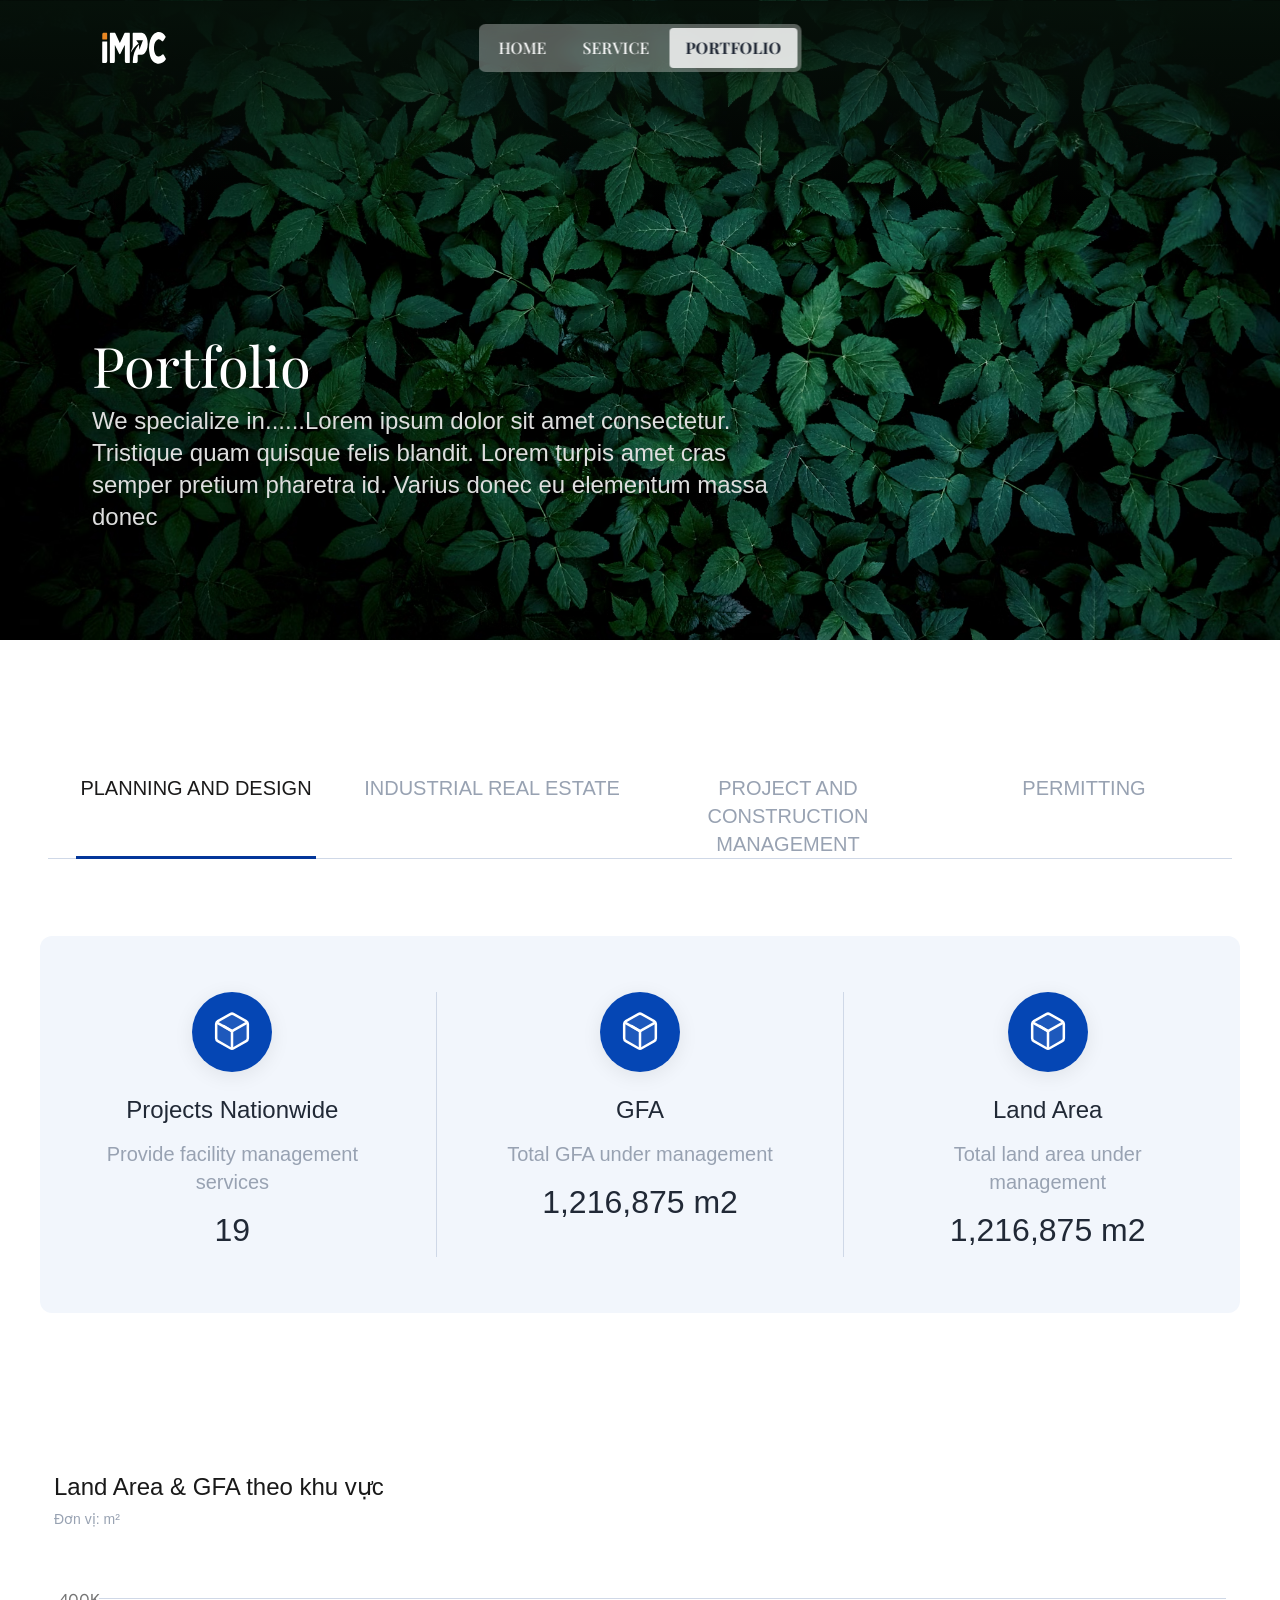
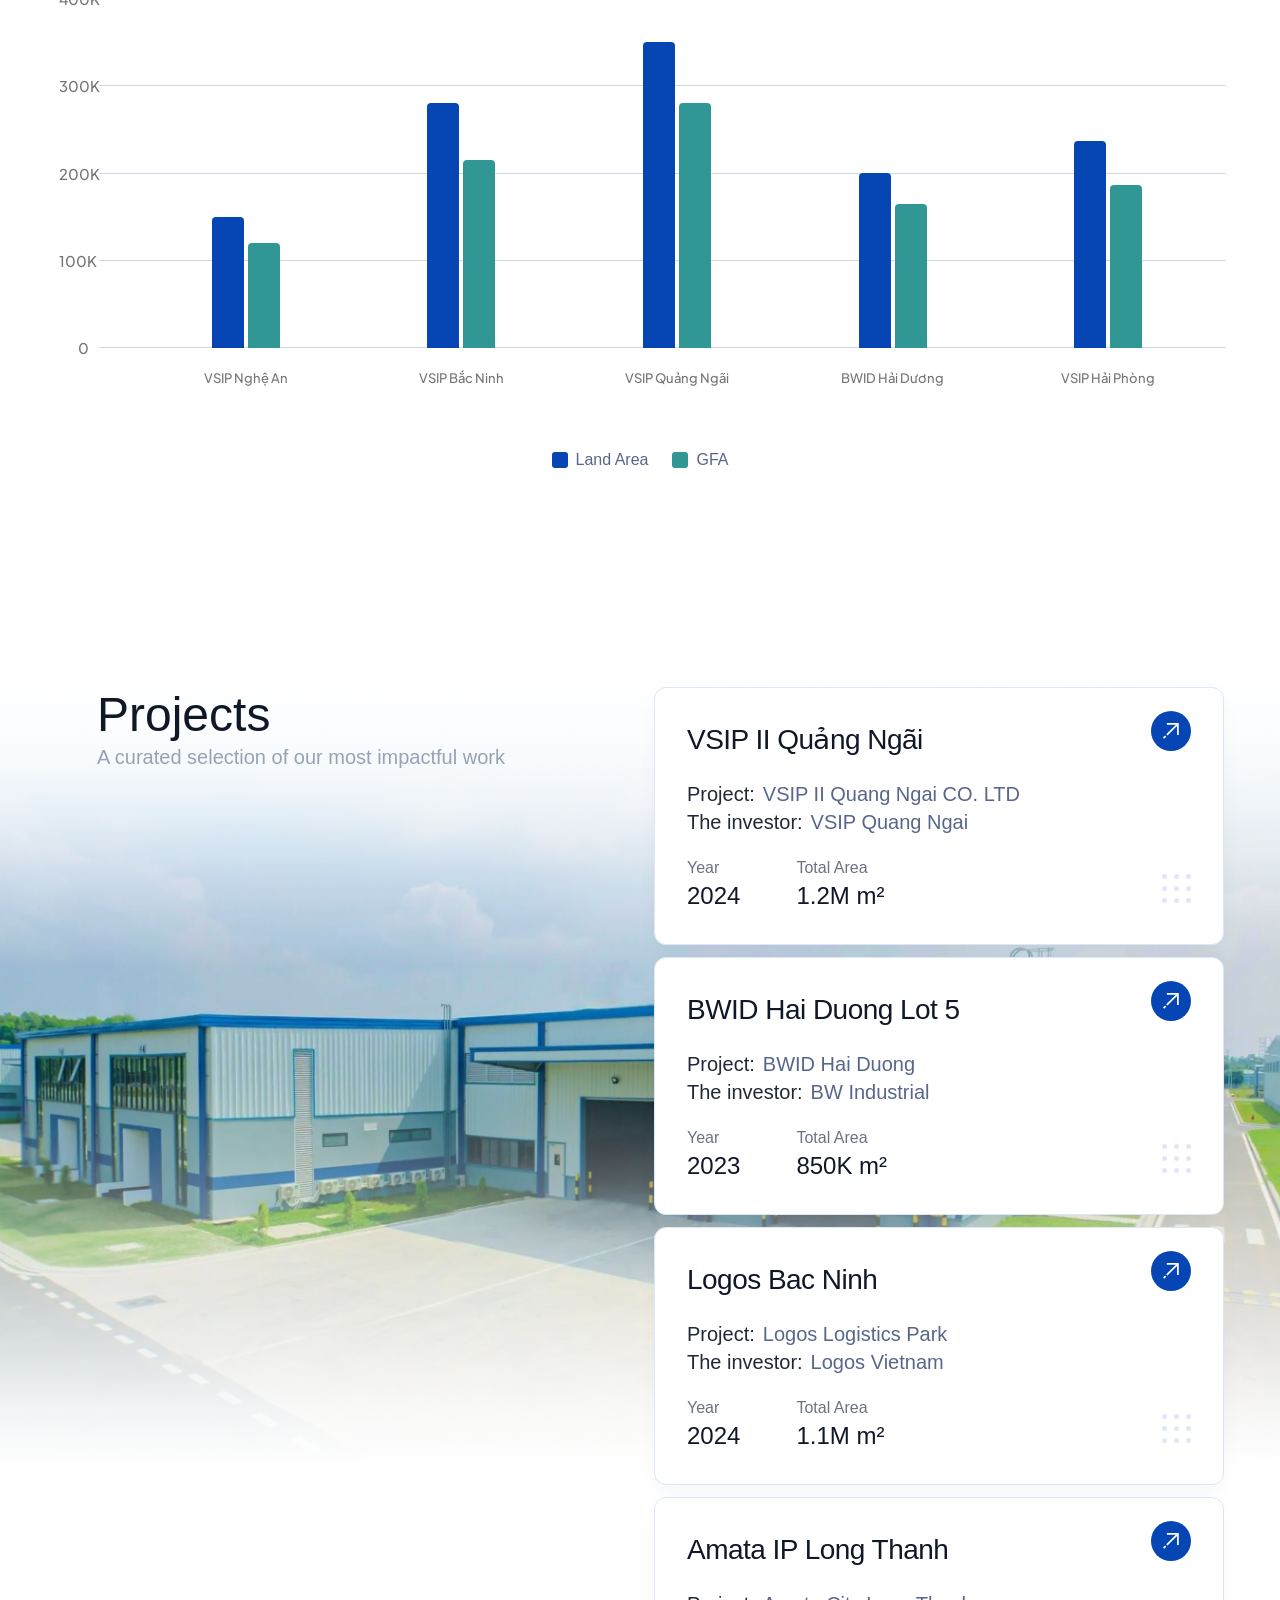
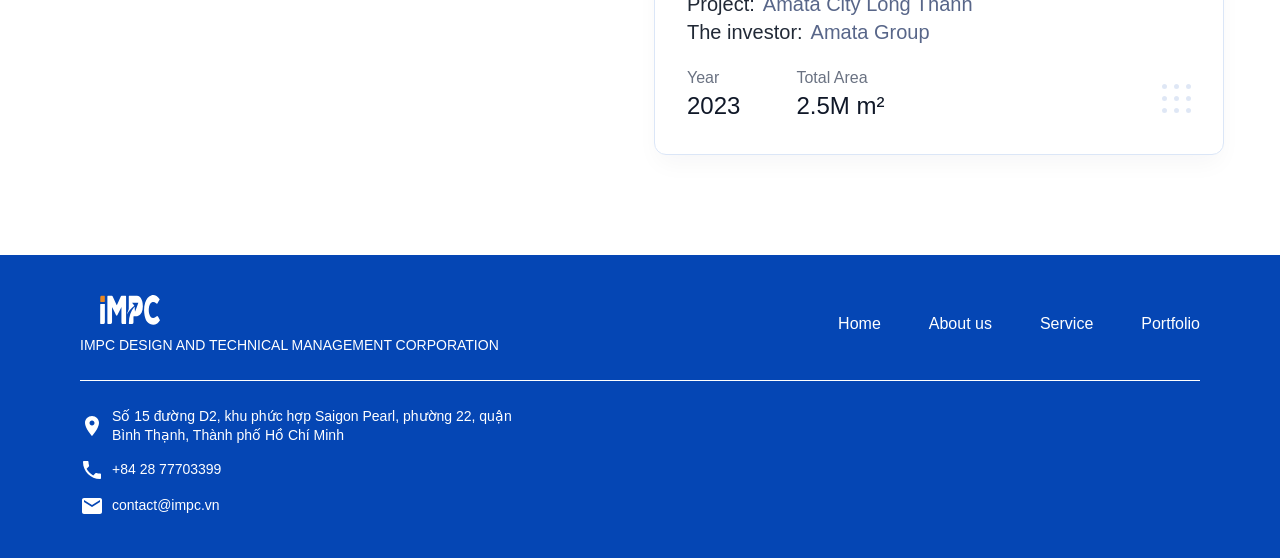
==== commit a932ab9f: "feat: complete mobile responsive layouts across all sections" ====
--- a/portfolio.html
+++ b/portfolio.html
@@ -7,7 +7,7 @@
     <!-- Fonts -->
     <link rel="preconnect" href="https://fonts.googleapis.com">
     <link rel="preconnect" href="https://fonts.gstatic.com" crossorigin>
-    <link href="https://fonts.googleapis.com/css2?family=Playfair+Display:ital,wght@0,400;0,500;0,600;0,700;1,400&family=Plus+Jakarta+Sans:wght@400;500&display=swap" rel="stylesheet">
+    <link href="https://fonts.googleapis.com/css2?family=Playfair+Display:ital,wght@0,400..900;1,400..900&family=Plus+Jakarta+Sans:wght@400;500;600;700&display=swap" rel="stylesheet">
     
     <!-- CSS -->
     <link rel="stylesheet" href="style.css">
@@ -21,39 +21,42 @@
         
         <impc-header active="portfolio"></impc-header>
 
-        <div class="portfolio-hero-content">
-            <h1 class="portfolio-hero-title">Portfolio</h1>
+        <div class="portfolio-hero-content reveal active">
+            <h1 class="portfolio-hero-title font-serif">Portfolio</h1>
             <p class="portfolio-hero-desc">We specialize in......Lorem ipsum dolor sit amet consectetur. Tristique quam quisque felis blandit. Lorem turpis amet cras semper pretium pharetra id. Varius donec eu elementum massa donec</p>
         </div>
     </header>
 
     <main class="portfolio-main">
         <!-- Tabs Navigation -->
-        <div class="portfolio-tabs-nav">
-            <div class="tab-item active">
+        <div class="portfolio-tabs-nav reveal">
+            <div class="tab-item active" data-tab="0">
                 <span>PLANNING AND DESIGN</span>
                 <div class="tab-indicator"></div>
             </div>
-            <div class="tab-item">
+            <div class="tab-item" data-tab="1">
                 <span>INDUSTRIAL REAL ESTATE</span>
                 <div class="tab-indicator"></div>
             </div>
-            <div class="tab-item">
+            <div class="tab-item" data-tab="2">
                 <span>PROJECT AND CONSTRUCTION MANAGEMENT</span>
                 <div class="tab-indicator"></div>
             </div>
-            <div class="tab-item">
+            <div class="tab-item" data-tab="3">
                 <span>PERMITTING</span>
                 <div class="tab-indicator"></div>
             </div>
         </div>
 
+        <!-- Tab Panel 0: Planning and Design (active) -->
+        <div class="tab-panel active" data-panel="0">
+
         <!-- Info Statistics Boxes -->
-        <section class="portfolio-stats-container">
+        <section class="portfolio-stats-container reveal delay-100">
             <div class="portfolio-stats-wrapper">
                 <div class="stat-box">
                     <div class="stat-icon">
-                        <svg width="24" height="24" viewBox="0 0 24 24" fill="none" xmlns="http://www.w3.org/2000/svg">
+                        <svg width="40" height="40" viewBox="0 0 24 24" fill="none" xmlns="http://www.w3.org/2000/svg">
                             <path d="M12 22C11.66 22 11.32 21.92 11.02 21.75L3.52 17.52C2.89 17.16 2.5 16.49 2.5 15.75V7.26C2.5 6.52 2.89 5.85 3.52 5.49L11.02 1.25C11.63 0.91 12.37 0.91 12.98 1.25L20.48 5.49C21.11 5.85 21.5 6.52 21.5 7.26V15.75C21.5 16.49 21.11 17.16 20.48 17.52L12.98 21.75C12.68 21.92 12.34 22 12 22Z" fill="white" fill-opacity="0.1" stroke="white" stroke-width="1.5" stroke-linecap="round" stroke-linejoin="round"/>
                             <path d="M12 11.5V21" stroke="white" stroke-width="1.5" stroke-linecap="round" stroke-linejoin="round"/>
                             <path d="M3.2002 6.5L12.0002 11.5L20.8002 6.5" stroke="white" stroke-width="1.5" stroke-linecap="round" stroke-linejoin="round"/>
@@ -69,7 +72,7 @@
                 
                 <div class="stat-box">
                     <div class="stat-icon">
-                        <svg width="24" height="24" viewBox="0 0 24 24" fill="none" xmlns="http://www.w3.org/2000/svg">
+                        <svg width="40" height="40" viewBox="0 0 24 24" fill="none" xmlns="http://www.w3.org/2000/svg">
                             <path d="M12 22C11.66 22 11.32 21.92 11.02 21.75L3.52 17.52C2.89 17.16 2.5 16.49 2.5 15.75V7.26C2.5 6.52 2.89 5.85 3.52 5.49L11.02 1.25C11.63 0.91 12.37 0.91 12.98 1.25L20.48 5.49C21.11 5.85 21.5 6.52 21.5 7.26V15.75C21.5 16.49 21.11 17.16 20.48 17.52L12.98 21.75C12.68 21.92 12.34 22 12 22Z" fill="white" fill-opacity="0.1" stroke="white" stroke-width="1.5" stroke-linecap="round" stroke-linejoin="round"/>
                             <path d="M12 11.5V21" stroke="white" stroke-width="1.5" stroke-linecap="round" stroke-linejoin="round"/>
                             <path d="M3.2002 6.5L12.0002 11.5L20.8002 6.5" stroke="white" stroke-width="1.5" stroke-linecap="round" stroke-linejoin="round"/>
@@ -85,7 +88,7 @@
 
                 <div class="stat-box">
                     <div class="stat-icon">
-                        <svg width="24" height="24" viewBox="0 0 24 24" fill="none" xmlns="http://www.w3.org/2000/svg">
+                        <svg width="40" height="40" viewBox="0 0 24 24" fill="none" xmlns="http://www.w3.org/2000/svg">
                             <path d="M12 22C11.66 22 11.32 21.92 11.02 21.75L3.52 17.52C2.89 17.16 2.5 16.49 2.5 15.75V7.26C2.5 6.52 2.89 5.85 3.52 5.49L11.02 1.25C11.63 0.91 12.37 0.91 12.98 1.25L20.48 5.49C21.11 5.85 21.5 6.52 21.5 7.26V15.75C21.5 16.49 21.11 17.16 20.48 17.52L12.98 21.75C12.68 21.92 12.34 22 12 22Z" fill="white" fill-opacity="0.1" stroke="white" stroke-width="1.5" stroke-linecap="round" stroke-linejoin="round"/>
                             <path d="M12 11.5V21" stroke="white" stroke-width="1.5" stroke-linecap="round" stroke-linejoin="round"/>
                             <path d="M3.2002 6.5L12.0002 11.5L20.8002 6.5" stroke="white" stroke-width="1.5" stroke-linecap="round" stroke-linejoin="round"/>
@@ -99,210 +102,373 @@
             </div>
         </section>
 
-        <!-- Charts Section (Structural Mockups) -->
-        <section class="portfolio-charts-section">
-            <div class="chart-container">
+        <!-- Charts Section: Land Area vs GFA by Region -->
+        <section class="portfolio-charts-section reveal delay-100">
+            <div class="chart-container chart-full">
                 <div class="chart-header">
-                    <h3 class="chart-title">Tên biểu đồ 1</h3>
-                    <div class="chart-dropdown">
-                        <span>2022</span>
-                        <svg width="15" height="15" viewBox="0 0 15 15" fill="none" xmlns="http://www.w3.org/2000/svg">
-                            <path d="M12.3533 5.40527L8.03828 9.72027C7.74182 10.0167 7.25997 10.0167 6.96351 9.72027L2.64844 5.40527" stroke="#191919" stroke-width="1.235" stroke-linecap="round" stroke-linejoin="round"/>
-                        </svg>
+                    <div>
+                        <h3 class="chart-title">Land Area & GFA theo khu vực</h3>
+                        <p class="chart-subtitle">Đơn vị: m²</p>
                     </div>
                 </div>
                 <div class="chart-body y-axis-grid">
                     <div class="grid-lines">
-                        <div class="grid-line" data-label="100"></div>
-                        <div class="grid-line" data-label="80"></div>
-                        <div class="grid-line" data-label="60"></div>
-                        <div class="grid-line" data-label="40"></div>
-                        <div class="grid-line" data-label="20"></div>
+                        <div class="grid-line" data-label="400K"></div>
+                        <div class="grid-line" data-label="300K"></div>
+                        <div class="grid-line" data-label="200K"></div>
+                        <div class="grid-line" data-label="100K"></div>
                         <div class="grid-line" data-label="0"></div>
                     </div>
-                    <!-- Chart 1 Bars (Teal Primary, Orange Secondary) -->
                     <div class="chart-bars-wrapper items-end">
-                        <div class="bar-group" data-month="Jan">
-                            <div class="bar bar-t1" style="height: 48%;"></div>
-                            <div class="bar bar-t2" style="height: 87%;"></div>
-                        </div>
-                        <div class="bar-group" data-month="Feb">
-                            <div class="bar bar-t1" style="height: 71%;"></div>
-                            <div class="bar bar-t2" style="height: 26%;"></div>
-                        </div>
-                        <div class="bar-group" data-month="Mar">
-                            <div class="bar bar-t1" style="height: 23%;"></div>
-                            <div class="bar bar-t2" style="height: 32%;"></div>
-                        </div>
-                        <div class="bar-group" data-month="Apr">
-                            <div class="bar bar-t1" style="height: 29%;"></div>
-                            <div class="bar bar-t2" style="height: 44%;"></div>
-                        </div>
-                        <div class="bar-group" data-month="May">
-                            <div class="bar bar-t1" style="height: 49%;"></div>
-                            <div class="bar bar-t2" style="height: 32%;"></div>
-                        </div>
-                        <div class="bar-group" data-month="Jun">
-                            <div class="bar bar-t1" style="height: 85%;"></div>
-                            <div class="bar bar-t2" style="height: 59%;"></div>
-                        </div>
-                    </div>
-                </div>
-            </div>
-
-            <div class="chart-container">
-                <div class="chart-header">
-                    <h3 class="chart-title">Tên biểu đồ 2</h3>
-                    <div class="chart-dropdown">
-                        <span>2022</span>
-                        <svg width="15" height="15" viewBox="0 0 15 15" fill="none" xmlns="http://www.w3.org/2000/svg">
-                            <path d="M12.3533 5.40527L8.03828 9.72027C7.74182 10.0167 7.25997 10.0167 6.96351 9.72027L2.64844 5.40527" stroke="#191919" stroke-width="1.235" stroke-linecap="round" stroke-linejoin="round"/>
+                        <!-- VSIP Nghệ An: Land 150,000 / GFA 120,000 -->
+                        <div class="bar-group" data-month="VSIP Nghệ An">
+                            <div class="bar bar-land" style="height: 37.5%;" data-tooltip="150,000 m²"></div>
+                            <div class="bar bar-gfa" style="height: 30%;" data-tooltip="120,000 m²"></div>
+                        </div>
+                        <!-- VSIP Bắc Ninh: Land 280,000 / GFA 215,000 -->
+                        <div class="bar-group" data-month="VSIP Bắc Ninh">
+                            <div class="bar bar-land" style="height: 70%;" data-tooltip="280,000 m²"></div>
+                            <div class="bar bar-gfa" style="height: 53.75%;" data-tooltip="215,000 m²"></div>
+                        </div>
+                        <!-- VSIP Quảng Ngãi: Land 350,000 / GFA 280,000 -->
+                        <div class="bar-group" data-month="VSIP Quảng Ngãi">
+                            <div class="bar bar-land" style="height: 87.5%;" data-tooltip="350,000 m²"></div>
+                            <div class="bar bar-gfa" style="height: 70%;" data-tooltip="280,000 m²"></div>
+                        </div>
+                        <!-- BWID Hải Dương: Land 200,000 / GFA 165,000 -->
+                        <div class="bar-group" data-month="BWID Hải Dương">
+                            <div class="bar bar-land" style="height: 50%;" data-tooltip="200,000 m²"></div>
+                            <div class="bar bar-gfa" style="height: 41.25%;" data-tooltip="165,000 m²"></div>
+                        </div>
+                        <!-- VSIP Hải Phòng: Land 236,875 / GFA 186,875 -->
+                        <div class="bar-group" data-month="VSIP Hải Phòng">
+                            <div class="bar bar-land" style="height: 59.2%;" data-tooltip="236,875 m²"></div>
+                            <div class="bar bar-gfa" style="height: 46.7%;" data-tooltip="186,875 m²"></div>
+                        </div>
+                    </div>
+                </div>
+                <div class="chart-legend">
+                    <div class="legend-item">
+                        <span class="legend-dot" style="background-color: #0546b4;"></span>
+                        <span>Land Area</span>
+                    </div>
+                    <div class="legend-item">
+                        <span class="legend-dot" style="background-color: #319795;"></span>
+                        <span>GFA</span>
+                    </div>
+                </div>
+            </div>
+        </section>
+
+
+
+        <section class="portfolio-projects-section reveal">
+            <!-- Background Layer (Giữ nguyên cấu trúc) -->
+            <div class="projects-bg-wrapper">
+                <img src="./assets/0d04984ca1df6d4f1c701c5aa9f22bb8e976d281.png" alt="Factory Building" class="projects-bg-img">
+                <div class="projects-bg-gradient-top"></div>
+                <div class="projects-bg-gradient"></div>
+                
+                <!-- Moved Title here to be part of the background layer -->
+                <div class="projects-header-left">
+                    <h2 class="projects-display-title">Projects</h2>
+                    <p class="projects-display-subtitle">A curated selection of our most impactful work</p>
+                </div>
+            </div>
+
+            <!-- Content Layer (Xếp lên trên) -->
+            <div class="projects-content-overlay">
+                <div class="projects-layout-container">
+                    <div class="projects-header-spacer"></div><!-- Spacer to keep grid columns aligned -->
+
+                    <!-- Right: Vertical Cards Stack -->
+                    <div class="projects-cards-vertical-stack custom-scrollbar">
+                        <!-- Card 1 -->
+                        <div class="project-card">
+                            <h3 class="project-name">VSIP II Quảng Ngãi</h3>
+                            <div class="project-meta-wrapper">
+                                <div class="project-meta flex w-full">
+                                    <span class="meta-label">Project:</span>
+                                    <span class="meta-value">VSIP II Quang Ngai CO. LTD</span>
+                                </div>
+                                <div class="project-meta flex w-full">
+                                    <span class="meta-label">The investor:</span>
+                                    <span class="meta-value">VSIP Quang Ngai</span>
+                                </div>
+                            </div>
+                            <div class="project-stats flex">
+                                <div class="stat-col flex flex-column">
+                                    <span class="stat-lbl">Year</span>
+                                    <span class="stat-val">2024</span>
+                                </div>
+                                <div class="stat-col flex flex-column">
+                                    <span class="stat-lbl">Total Area</span>
+                                    <span class="stat-val">1.2M m²</span>
+                                </div>
+                            </div>
+                            <div class="project-card-grid"></div>
+                            <a href="#" class="project-card-btn">
+                                <svg width="16" height="16" viewBox="0 0 14 14" fill="none" xmlns="http://www.w3.org/2000/svg">
+                                    <path d="M3.38293 0.75H13.0373V10.4043" stroke="white" stroke-width="1.5"/>
+                                    <path d="M3.38281 10.4045L12.4338 1.35358" stroke="white" stroke-width="1.5"/>
+                                    <path d="M0.530317 13.2184L2.34051 11.4083" stroke="white" stroke-width="1.5"/>
+                                </svg>
+                            </a>
+                        </div>
+
+                        <!-- Card 2 -->
+                        <div class="project-card">
+                            <h3 class="project-name">BWID Hai Duong Lot 5</h3>
+                            <div class="project-meta-wrapper">
+                                <div class="project-meta flex w-full">
+                                    <span class="meta-label">Project:</span>
+                                    <span class="meta-value">BWID Hai Duong</span>
+                                </div>
+                                <div class="project-meta flex w-full">
+                                    <span class="meta-label">The investor:</span>
+                                    <span class="meta-value">BW Industrial</span>
+                                </div>
+                            </div>
+                            <div class="project-stats flex">
+                                <div class="stat-col flex flex-column">
+                                    <span class="stat-lbl">Year</span>
+                                    <span class="stat-val">2023</span>
+                                </div>
+                                <div class="stat-col flex flex-column">
+                                    <span class="stat-lbl">Total Area</span>
+                                    <span class="stat-val">850K m²</span>
+                                </div>
+                            </div>
+                            <div class="project-card-grid"></div>
+                            <a href="#" class="project-card-btn">
+                                <svg width="16" height="16" viewBox="0 0 14 14" fill="none" xmlns="http://www.w3.org/2000/svg">
+                                    <path d="M3.38293 0.75H13.0373V10.4043" stroke="white" stroke-width="1.5"/>
+                                    <path d="M3.38281 10.4045L12.4338 1.35358" stroke="white" stroke-width="1.5"/>
+                                    <path d="M0.530317 13.2184L2.34051 11.4083" stroke="white" stroke-width="1.5"/>
+                                </svg>
+                            </a>
+                        </div>
+
+                        <!-- Card 3 -->
+                        <div class="project-card">
+                            <h3 class="project-name">Logos Bac Ninh</h3>
+                            <div class="project-meta-wrapper">
+                                <div class="project-meta flex w-full">
+                                    <span class="meta-label">Project:</span>
+                                    <span class="meta-value">Logos Logistics Park</span>
+                                </div>
+                                <div class="project-meta flex w-full">
+                                    <span class="meta-label">The investor:</span>
+                                    <span class="meta-value">Logos Vietnam</span>
+                                </div>
+                            </div>
+                            <div class="project-stats flex">
+                                <div class="stat-col flex flex-column">
+                                    <span class="stat-lbl">Year</span>
+                                    <span class="stat-val">2024</span>
+                                </div>
+                                <div class="stat-col flex flex-column">
+                                    <span class="stat-lbl">Total Area</span>
+                                    <span class="stat-val">1.1M m²</span>
+                                </div>
+                            </div>
+                            <div class="project-card-grid"></div>
+                            <a href="#" class="project-card-btn">
+                                <svg width="16" height="16" viewBox="0 0 14 14" fill="none" xmlns="http://www.w3.org/2000/svg">
+                                    <path d="M3.38293 0.75H13.0373V10.4043" stroke="white" stroke-width="1.5"/>
+                                    <path d="M3.38281 10.4045L12.4338 1.35358" stroke="white" stroke-width="1.5"/>
+                                    <path d="M0.530317 13.2184L2.34051 11.4083" stroke="white" stroke-width="1.5"/>
+                                </svg>
+                            </a>
+                        </div>
+
+                        <!-- Card 4 -->
+                        <div class="project-card">
+                            <h3 class="project-name">Amata IP Long Thanh</h3>
+                            <div class="project-meta-wrapper">
+                                <div class="project-meta flex w-full">
+                                    <span class="meta-label">Project:</span>
+                                    <span class="meta-value">Amata City Long Thanh</span>
+                                </div>
+                                <div class="project-meta flex w-full">
+                                    <span class="meta-label">The investor:</span>
+                                    <span class="meta-value">Amata Group</span>
+                                </div>
+                            </div>
+                            <div class="project-stats flex">
+                                <div class="stat-col flex flex-column">
+                                    <span class="stat-lbl">Year</span>
+                                    <span class="stat-val">2023</span>
+                                </div>
+                                <div class="stat-col flex flex-column">
+                                    <span class="stat-lbl">Total Area</span>
+                                    <span class="stat-val">2.5M m²</span>
+                                </div>
+                            </div>
+                            <div class="project-card-grid"></div>
+                            <a href="#" class="project-card-btn">
+                                <svg width="16" height="16" viewBox="0 0 14 14" fill="none" xmlns="http://www.w3.org/2000/svg">
+                                    <path d="M3.38293 0.75H13.0373V10.4043" stroke="white" stroke-width="1.5"/>
+                                    <path d="M3.38281 10.4045L12.4338 1.35358" stroke="white" stroke-width="1.5"/>
+                                    <path d="M0.530317 13.2184L2.34051 11.4083" stroke="white" stroke-width="1.5"/>
+                                </svg>
+                            </a>
+                        </div>
+                    </div>
+                </div>
+            </div>
+        </section>
+
+        </div><!-- end tab-panel 0 -->
+
+        <!-- Tab Panel 1: Industrial Real Estate -->
+        <div class="tab-panel" data-panel="1">
+            <div class="coming-soon-panel">
+                <div class="coming-soon-icon">
+                    <svg width="48" height="48" viewBox="0 0 24 24" fill="none" xmlns="http://www.w3.org/2000/svg">
+                        <path d="M12 22C11.66 22 11.32 21.92 11.02 21.75L3.52 17.52C2.89 17.16 2.5 16.49 2.5 15.75V7.26C2.5 6.52 2.89 5.85 3.52 5.49L11.02 1.25C11.63 0.91 12.37 0.91 12.98 1.25L20.48 5.49C21.11 5.85 21.5 6.52 21.5 7.26V15.75C21.5 16.49 21.11 17.16 20.48 17.52L12.98 21.75C12.68 21.92 12.34 22 12 22Z" fill="#0546b4" fill-opacity="0.1" stroke="#0546b4" stroke-width="1.5" stroke-linecap="round" stroke-linejoin="round"/>
+                        <path d="M12 11.5V21" stroke="#0546b4" stroke-width="1.5" stroke-linecap="round" stroke-linejoin="round"/>
+                        <path d="M3.2002 6.5L12.0002 11.5L20.8002 6.5" stroke="#0546b4" stroke-width="1.5" stroke-linecap="round" stroke-linejoin="round"/>
+                    </svg>
+                </div>
+                <h3 class="coming-soon-title">Coming Soon!</h3>
+                <p class="coming-soon-desc">Industrial Real Estate portfolio is being updated. Stay tuned for exciting projects.</p>
+            </div>
+        </div>
+
+        <!-- Tab Panel 2: Project and Construction Management -->
+        <div class="tab-panel" data-panel="2">
+            <div class="coming-soon-panel">
+                <div class="coming-soon-icon">
+                    <svg width="48" height="48" viewBox="0 0 24 24" fill="none" xmlns="http://www.w3.org/2000/svg">
+                        <path d="M12 22C11.66 22 11.32 21.92 11.02 21.75L3.52 17.52C2.89 17.16 2.5 16.49 2.5 15.75V7.26C2.5 6.52 2.89 5.85 3.52 5.49L11.02 1.25C11.63 0.91 12.37 0.91 12.98 1.25L20.48 5.49C21.11 5.85 21.5 6.52 21.5 7.26V15.75C21.5 16.49 21.11 17.16 20.48 17.52L12.98 21.75C12.68 21.92 12.34 22 12 22Z" fill="#0546b4" fill-opacity="0.1" stroke="#0546b4" stroke-width="1.5" stroke-linecap="round" stroke-linejoin="round"/>
+                        <path d="M12 11.5V21" stroke="#0546b4" stroke-width="1.5" stroke-linecap="round" stroke-linejoin="round"/>
+                        <path d="M3.2002 6.5L12.0002 11.5L20.8002 6.5" stroke="#0546b4" stroke-width="1.5" stroke-linecap="round" stroke-linejoin="round"/>
+                    </svg>
+                </div>
+                <h3 class="coming-soon-title">Coming Soon!</h3>
+                <p class="coming-soon-desc">Project and Construction Management portfolio is being updated. Stay tuned for exciting projects.</p>
+            </div>
+        </div>
+
+        <!-- Tab Panel 3: Permitting -->
+        <div class="tab-panel" data-panel="3">
+            <div class="coming-soon-panel">
+                <div class="coming-soon-icon">
+                    <svg width="48" height="48" viewBox="0 0 24 24" fill="none" xmlns="http://www.w3.org/2000/svg">
+                        <path d="M12 22C11.66 22 11.32 21.92 11.02 21.75L3.52 17.52C2.89 17.16 2.5 16.49 2.5 15.75V7.26C2.5 6.52 2.89 5.85 3.52 5.49L11.02 1.25C11.63 0.91 12.37 0.91 12.98 1.25L20.48 5.49C21.11 5.85 21.5 6.52 21.5 7.26V15.75C21.5 16.49 21.11 17.16 20.48 17.52L12.98 21.75C12.68 21.92 12.34 22 12 22Z" fill="#0546b4" fill-opacity="0.1" stroke="#0546b4" stroke-width="1.5" stroke-linecap="round" stroke-linejoin="round"/>
+                        <path d="M12 11.5V21" stroke="#0546b4" stroke-width="1.5" stroke-linecap="round" stroke-linejoin="round"/>
+                        <path d="M3.2002 6.5L12.0002 11.5L20.8002 6.5" stroke="#0546b4" stroke-width="1.5" stroke-linecap="round" stroke-linejoin="round"/>
+                    </svg>
+                </div>
+                <h3 class="coming-soon-title">Coming Soon!</h3>
+                <p class="coming-soon-desc">Permitting portfolio is being updated. Stay tuned for exciting projects.</p>
+            </div>
+        </div>
+    </main>
+
+    <!-- Project Detail Modal -->
+    <div class="project-modal-backdrop" id="projectModal">
+        <div class="project-modal-box">
+            <button class="project-modal-close" id="closeProjectModal">
+                <svg width="24" height="24" viewBox="0 0 24 24" fill="none" xmlns="http://www.w3.org/2000/svg">
+                    <path d="M18 6L6 18M6 6L18 18" stroke="#191919" stroke-width="2" stroke-linecap="round" stroke-linejoin="round"/>
+                </svg>
+            </button>
+            
+            <!-- Map Image -->
+            <div class="project-modal-map">
+                <img src="./assets/a96769bb18cae467a987834ebbb432d51fb53404.png" alt="Project Map">
+            </div>
+            
+            <!-- Header Info -->
+            <div class="project-modal-header">
+                <h3 class="project-modal-title">VSIP II Quảng Ngãi</h3>
+                <div class="project-modal-meta">
+                    <div class="meta-item">
+                        <svg width="18" height="20" viewBox="0 0 18 20" fill="none" xmlns="http://www.w3.org/2000/svg">
+                            <path d="M8.99984 10.334C10.2885 10.334 11.3332 9.28932 11.3332 8.00065C11.3332 6.71198 10.2885 5.66732 8.99984 5.66732C7.71117 5.66732 6.6665 6.71198 6.6665 8.00065C6.6665 9.28932 7.71117 10.334 8.99984 10.334Z" stroke="#212936" stroke-width="1.5"/>
+                            <path d="M2.9666 7.07565C4.30006 -0.116013 13.7167 -0.0993466 15.0334 7.09232C15.8 11.3007 13.0667 14.8673 10.8 17.1507C9.80006 18.159 8.20006 18.159 7.1834 17.1507C4.9334 14.8673 2.20006 11.284 2.9666 7.07565Z" stroke="#212936" stroke-width="1.5"/>
                         </svg>
-                    </div>
-                </div>
-                <div class="chart-body y-axis-grid">
-                    <div class="grid-lines">
-                        <div class="grid-line" data-label="100"></div>
-                        <div class="grid-line" data-label="80"></div>
-                        <div class="grid-line" data-label="60"></div>
-                        <div class="grid-line" data-label="40"></div>
-                        <div class="grid-line" data-label="20"></div>
-                        <div class="grid-line" data-label="0"></div>
-                    </div>
-                    <!-- Chart 2 Bars (Cyan Primary, Purple Secondary) -->
-                    <div class="chart-bars-wrapper items-end">
-                        <div class="bar-group" data-month="Jan">
-                            <div class="bar bar-c1" style="height: 48%;"></div>
-                            <div class="bar bar-c2" style="height: 87%;"></div>
-                        </div>
-                        <div class="bar-group" data-month="Feb">
-                            <div class="bar bar-c1" style="height: 71%;"></div>
-                            <div class="bar bar-c2" style="height: 26%;"></div>
-                        </div>
-                        <div class="bar-group" data-month="Mar">
-                            <div class="bar bar-c1" style="height: 23%;"></div>
-                            <div class="bar bar-c2" style="height: 32%;"></div>
-                        </div>
-                        <div class="bar-group" data-month="Apr">
-                            <div class="bar bar-c1" style="height: 29%;"></div>
-                            <div class="bar bar-c2" style="height: 44%;"></div>
-                        </div>
-                        <div class="bar-group" data-month="May">
-                            <div class="bar bar-c1" style="height: 49%;"></div>
-                            <div class="bar bar-c2" style="height: 32%;"></div>
-                        </div>
-                        <div class="bar-group" data-month="Jun">
-                            <div class="bar bar-c1" style="height: 85%;"></div>
-                            <div class="bar bar-c2" style="height: 59%;"></div>
-                        </div>
-                    </div>
-                </div>
-            </div>
-        </section>
-
-        <!-- Projects Timeline / Listing -->
-        <section class="portfolio-projects-section">
-            <!-- Left Fixed Information -->
-            <div class="portfolio-projects-info">
-                <img src="./assets/0d04984ca1df6d4f1c701c5aa9f22bb8e976d281.png" alt="Factory Building" class="portfolio-factory-bg">
-                <div class="portfolio-projects-text block-overlay">
-                    <h2 class="section-title">Projects</h2>
-                    <p class="section-subtitle">A curated selection of our most impactful work</p>
-                </div>
-                <!-- Timeline decorative elements -->
-                <div class="timeline-line">
-                    <div class="timeline-dot top-dot"></div>
-                    <div class="timeline-dot bottom-dot"></div>
-                </div>
-            </div>
-
-            <!-- Right Scrollable/Stacked Cards -->
-            <div class="portfolio-projects-list">
-                
-                <!-- Card 1 -->
-                <div class="project-card">
-                    <h3 class="project-name">VSIP II Quảng Ngãi</h3>
-                    <div class="project-meta flex w-full">
-                        <span class="meta-label">The investor:</span>
-                        <span class="meta-value">VSIP Quang Ngai</span>
-                    </div>
-                    <div class="project-stats flex">
-                        <div class="stat-col flex flex-column">
-                            <span class="stat-lbl">Year</span>
-                            <span class="stat-val">2024</span>
-                        </div>
-                        <div class="stat-col flex flex-column">
-                            <span class="stat-lbl">Total Area</span>
-                            <span class="stat-val">1.2M m²</span>
-                        </div>
-                    </div>
-                    <div class="project-card-grid"></div>
-                    <a href="#" class="project-card-btn">
-                        <svg width="15" height="15" viewBox="0 0 15 15" fill="none" xmlns="http://www.w3.org/2000/svg">
-                            <path d="M4.16915 0.853335H16.2371V12.9212" stroke="white" stroke-width="1.70667"/>
-                            <path d="M4.169 12.9215L15.4827 1.60781" stroke="white" stroke-width="1.70667"/>
-                            <path d="M0.603384 16.4388L2.86612 14.1762" stroke="white" stroke-width="1.70667"/>
+                        <span class="meta-text-wrap">
+                            <span class="lbl-light">Địa chỉ:</span>
+                            <strong class="lbl-strong">&nbsp;Khu công nghiệp Bàu Bàng, phường Bến Cát, Thành phố Hồ Chí Minh</strong>
+                        </span>
+                    </div>
+                    <div class="meta-item mt-sm">
+                        <svg width="18" height="18" viewBox="0 0 18 18" fill="none" xmlns="http://www.w3.org/2000/svg">
+                            <path d="M6.08203 16.5L7.58203 1.5" stroke="#212936" stroke-width="1.5" stroke-linecap="round" stroke-linejoin="round"/>
+                            <path d="M10.4219 16.5L11.9219 1.5" stroke="#212936" stroke-width="1.5" stroke-linecap="round" stroke-linejoin="round"/>
+                            <path d="M16.5 6.53906H1.5" stroke="#212936" stroke-width="1.5" stroke-linecap="round" stroke-linejoin="round"/>
+                            <path d="M16.5 11.4609H1.5" stroke="#212936" stroke-width="1.5" stroke-linecap="round" stroke-linejoin="round"/>
                         </svg>
-                    </a>
-                </div>
-
-                <!-- Card 2 -->
-                <div class="project-card">
-                    <h3 class="project-name">BWID Hai Duong Lot 5</h3>
-                    <div class="project-meta flex w-full">
-                        <span class="meta-label">The investor:</span>
-                        <span class="meta-value">VSIP Quang Ngai</span>
-                    </div>
-                    <div class="project-stats flex">
-                        <div class="stat-col flex flex-column">
-                            <span class="stat-lbl">Year</span>
-                            <span class="stat-val">2024</span>
-                        </div>
-                        <div class="stat-col flex flex-column">
-                            <span class="stat-lbl">Total Area</span>
-                            <span class="stat-val">1.2M m²</span>
-                        </div>
-                    </div>
-                    <div class="project-card-grid"></div>
-                    <a href="#" class="project-card-btn">
-                        <svg width="15" height="15" viewBox="0 0 15 15" fill="none" xmlns="http://www.w3.org/2000/svg">
-                            <path d="M4.16915 0.853335H16.2371V12.9212" stroke="white" stroke-width="1.70667"/>
-                            <path d="M4.169 12.9215L15.4827 1.60781" stroke="white" stroke-width="1.70667"/>
-                            <path d="M0.603384 16.4388L2.86612 14.1762" stroke="white" stroke-width="1.70667"/>
-                        </svg>
-                    </a>
-                </div>
-
-                <!-- Card 3 -->
-                <div class="project-card">
-                    <h3 class="project-name">VSIP II Quảng Ngãi</h3>
-                    <div class="project-meta flex w-full">
-                        <span class="meta-label">The investor:</span>
-                        <span class="meta-value">VSIP Quang Ngai</span>
-                    </div>
-                    <div class="project-stats flex">
-                        <div class="stat-col flex flex-column">
-                            <span class="stat-lbl">Year</span>
-                            <span class="stat-val">2024</span>
-                        </div>
-                        <div class="stat-col flex flex-column">
-                            <span class="stat-lbl">Total Area</span>
-                            <span class="stat-val">1.2M m²</span>
-                        </div>
-                    </div>
-                    <div class="project-card-grid"></div>
-                    <a href="#" class="project-card-btn">
-                        <svg width="15" height="15" viewBox="0 0 15 15" fill="none" xmlns="http://www.w3.org/2000/svg">
-                            <path d="M4.16915 0.853335H16.2371V12.9212" stroke="white" stroke-width="1.70667"/>
-                            <path d="M4.169 12.9215L15.4827 1.60781" stroke="white" stroke-width="1.70667"/>
-                            <path d="M0.603384 16.4388L2.86612 14.1762" stroke="white" stroke-width="1.70667"/>
-                        </svg>
-                    </a>
-                </div>
-
-            </div>
-        </section>
-    </main>
+                        <span class="meta-text-wrap">
+                            <span class="lbl-light">Mã dự án:</span>
+                            <strong class="lbl-strong">&nbsp;1287324</strong>
+                        </span>
+                    </div>
+                </div>
+            </div>
+
+            <!-- Details Grid -->
+            <div class="project-modal-grid">
+                <!-- Column 1 -->
+                <div class="grid-col">
+                    <div class="grid-row">
+                        <span class="label">Chủ đầu tư</span>
+                        <span class="value">BWID</span>
+                    </div>
+                    <div class="grid-row">
+                        <span class="label">Thông tin pháp nhân</span>
+                        <span class="value">Công ty cổ phần phát triển BWID</span>
+                    </div>
+                    <div class="grid-row">
+                        <span class="label">Land Area (m2)</span>
+                        <span class="value">436.831</span>
+                    </div>
+                    <div class="grid-row">
+                        <span class="label">GFA Area (m2)</span>
+                        <span class="value">249.087</span>
+                    </div>
+                    <div class="grid-row">
+                        <span class="label">GLA Area (m2)</span>
+                        <span class="value">249.087</span>
+                    </div>
+                    <div class="grid-row">
+                        <span class="label">Diện tích mảng xanh</span>
+                        <span class="value">49.147</span>
+                    </div>
+                </div>
+                <!-- Column 2 -->
+                <div class="grid-col">
+                    <div class="grid-row">
+                        <span class="label">Ngày tiếp nhận</span>
+                        <span class="value">24/06/2025</span>
+                    </div>
+                    <div class="grid-row">
+                        <span class="label">Loại hình dịch vụ</span>
+                        <span class="value">RBF</span>
+                    </div>
+                    <div class="grid-row">
+                        <span class="label">Phần trăm lấp đầy (%)</span>
+                        <span class="value">100%</span>
+                    </div>
+                    <div class="grid-row">
+                        <span class="label">Tình trạng dự án</span>
+                        <span class="badge badge-success">Đang hoạt động</span>
+                    </div>
+                    <div class="grid-row">
+                        <span class="label">Trạng thái cho thuê</span>
+                        <span class="badge badge-success">Đang cho thuê</span>
+                    </div>
+                    <div class="grid-row">
+                        <span class="label">Trạng thái quản lý</span>
+                        <span class="badge badge-success">Đang quản lý</span>
+                    </div>
+                </div>
+            </div>
+        </div>
+    </div>
 
     <!-- Global Footer Component -->
     <impc-footer></impc-footer>
@@ -310,5 +476,23 @@
     <script src="header.js"></script>
     <script src="footer.js"></script>
     <script src="main.js"></script>
+
+    <!-- Tab Switching Logic -->
+    <script>
+        document.querySelectorAll('.tab-item[data-tab]').forEach(tab => {
+            tab.addEventListener('click', () => {
+                const tabIndex = tab.getAttribute('data-tab');
+
+                // Toggle active tab
+                document.querySelectorAll('.tab-item').forEach(t => t.classList.remove('active'));
+                tab.classList.add('active');
+
+                // Toggle active panel
+                document.querySelectorAll('.tab-panel').forEach(p => p.classList.remove('active'));
+                const panel = document.querySelector(`.tab-panel[data-panel="${tabIndex}"]`);
+                if (panel) panel.classList.add('active');
+            });
+        });
+    </script>
 </body>
 </html>
--- a/style.css
+++ b/style.css
@@ -155,17 +155,17 @@
     display: flex;
     align-items: center;
     justify-content: center;
+    background-color: #0a1a0f; /* Dark fallback while video loads */
 }
 
 .hero-video {
     position: absolute;
-    top: 50%;
-    left: 50%;
-    transform: translate(-50%, -50%);
-    min-width: 100%;
-    min-height: 100%;
+    top: 0;
+    left: 0;
+    width: 100%;
+    height: 100%;
     object-fit: cover;
-    z-index: -1;
+    z-index: 1;
     filter: brightness(0.7);
 }
 
@@ -216,7 +216,7 @@
     align-items: center;
     gap: 32px;
     text-align: center;
-    z-index: 2;
+    z-index: 5;
     max-width: 961px;
 }
 
@@ -1418,4 +1418,204 @@
 
 .delay-400 {
     transition-delay: 400ms;
+}
+
+/* ===== BACK TO TOP BUTTON ===== */
+.back-to-top {
+    position: fixed;
+    bottom: 40px;
+    right: 40px;
+    width: 56px;
+    height: 56px;
+    border-radius: 50%;
+    background-color: #FFFFFF;
+    color: var(--color-brand, #0546b4);
+    border: none;
+    cursor: pointer;
+    display: flex;
+    align-items: center;
+    justify-content: center;
+    z-index: 999;
+    opacity: 0;
+    visibility: hidden;
+    transform: translateY(20px);
+    transition: opacity 0.3s ease, visibility 0.3s ease, transform 0.3s ease, box-shadow 0.3s ease;
+    box-shadow: 0 2px 12px rgba(0, 0, 0, 0.08);
+}
+
+.back-to-top.visible {
+    opacity: 1;
+    visibility: visible;
+    transform: translateY(0);
+}
+
+.back-to-top:hover {
+    box-shadow: 0 6px 24px rgba(0, 0, 0, 0.15);
+    transform: translateY(-2px);
+}
+
+/* ===== MOBILE NAVIGATION & RESPONSIVENESS ===== */
+.mobile-menu-btn {
+    display: none;
+    background: none;
+    border: none;
+    cursor: pointer;
+    flex-direction: column;
+    gap: 6px;
+    z-index: 110;
+    padding: 8px;
+}
+
+.mobile-menu-btn span {
+    display: block;
+    width: 24px;
+    height: 2px;
+    background-color: var(--bg-white);
+    transition: var(--transition-fast);
+}
+
+.mobile-menu-overlay {
+    position: fixed;
+    top: 0;
+    left: 0;
+    width: 100vw;
+    height: 100vh;
+    background: rgba(5, 70, 180, 0.95);
+    backdrop-filter: blur(10px);
+    z-index: 100;
+    display: flex;
+    justify-content: center;
+    align-items: center;
+    opacity: 0;
+    pointer-events: none;
+    transition: opacity var(--transition-smooth);
+}
+
+.mobile-menu-overlay.active {
+    opacity: 1;
+    pointer-events: auto;
+}
+
+.mobile-menu-close {
+    position: absolute;
+    top: 32px;
+    right: 32px;
+    font-size: 48px;
+    font-weight: 300;
+    line-height: 1;
+    color: white;
+    background: none;
+    border: none;
+    cursor: pointer;
+    padding: 10px;
+    z-index: 111;
+}
+
+.mobile-nav-links {
+    display: flex;
+    flex-direction: column;
+    gap: 40px;
+    text-align: center;
+}
+
+.mobile-nav-links .nav-item {
+    font-size: 28px;
+    background: none !important;
+    padding: 12px 24px;
+}
+
+.mobile-nav-links .nav-item.active {
+    color: var(--color-warning) !important;
+    font-weight: 700;
+}
+
+@media screen and (max-width: 768px) {
+    /* Global Margin/Padding Adjustments */
+    .container {
+        padding: 0 20px !important;
+    }
+    
+    /* Header & Nav */
+    .header {
+        padding: 24px 20px !important;
+    }
+    .nav-pill {
+        display: none !important;
+    }
+    .mobile-menu-btn {
+        display: flex;
+    }
+    .logo img {
+        width: 80px !important;
+    }
+
+    /* Index Hero */
+    .hero-title {
+        font-size: 40px;
+    }
+    .hero-expertise {
+        font-size: 16px;
+    }
+
+    /* Stats Section */
+    .stats-section {
+        margin: 60px 20px 80px 20px;
+        padding: 32px 20px;
+    }
+    .stats-grid {
+        flex-direction: column;
+        gap: 40px;
+    }
+    .stats-title {
+        font-size: 32px;
+        line-height: 40px;
+    }
+    .stats-subtitle {
+        font-size: 20px;
+    }
+
+    /* Process/Culture Grid */
+    .culture-grid {
+        grid-template-columns: 1fr;
+        gap: 80px;
+    }
+    .culture-item.right {
+        margin-top: 0;
+    }
+    .culture-sticky-star {
+        display: none; /* Hide decorative floating items on small screens */
+    }
+
+    /* Services Home Segment */
+    .services-list {
+        gap: 32px;
+    }
+    .service-feature-card {
+        padding: 32px 20px;
+    }
+    .service-feature-list-wrap {
+        grid-template-columns: 1fr;
+        gap: 20px;
+    }
+
+    /* Footer */
+    .footer {
+        padding: 40px 20px;
+    }
+    .footer-top {
+        flex-direction: column;
+        align-items: flex-start;
+        gap: 40px;
+    }
+    .footer-nav {
+        flex-direction: column;
+        align-items: flex-start;
+        gap: 20px;
+    }
+    .footer-brand {
+        width: 100%;
+    }
+    .contact-text {
+        max-width: 100%;
+    }
 }
--- a/portfolio.css
+++ b/portfolio.css
@@ -1,12 +1,24 @@
 /* ===== PORTFOLIO PAGE STYLES ===== */
+
+/* Global heading anti-faux-bold reset — prevents browser bold on all headings */
+.portfolio-hero h1,
+.portfolio-hero h2,
+.portfolio-hero h3,
+.portfolio-main h2,
+.portfolio-main h3,
+.portfolio-main h4 {
+    font-weight: normal;
+}
 
 .portfolio-hero {
     position: relative;
     width: 100%;
     height: 640px;
     overflow: hidden;
-    background-color: #696969; /* Fallback for image */
-}
+    background-color: #696969;
+    /* Fallback for image */
+}
+
 .portfolio-hero-bg {
     position: absolute;
     top: 50%;
@@ -18,6 +30,7 @@
     pointer-events: none;
     z-index: 1;
 }
+
 .portfolio-hero-overlay {
     position: absolute;
     top: 0;
@@ -26,7 +39,8 @@
     height: 33.33%;
     background: linear-gradient(180deg, rgba(33, 41, 54, 0) 0%, #06110A 100%);
     z-index: 2;
-    transform: scaleY(-1); /* Darken top for menu */
+    transform: scaleY(-1);
+    /* Darken top for menu */
 }
 
 /* Floating Pill Navigation */
@@ -43,6 +57,7 @@
     border-radius: 7px;
     z-index: 10;
 }
+
 .portfolio-hero-nav-pill a {
     text-decoration: none;
     display: flex;
@@ -57,6 +72,7 @@
     color: white;
     transition: background-color 0.2s, color 0.2s;
 }
+
 .portfolio-hero-nav-pill a.active {
     background-color: rgba(255, 255, 255, 0.8);
     color: var(--text-primary, #212936);
@@ -73,20 +89,22 @@
     flex-direction: column;
     gap: 12px;
 }
+
 .portfolio-hero-title {
     font-family: "Playfair Display", "Playfair", var(--font-serif);
     font-size: 56px;
-    font-weight: 600;
+    font-weight: normal; /* Đưa về mảnh khảnh sang trọng đúng gu */
     color: white;
     margin: 0;
     line-height: 1;
 }
+
 .portfolio-hero-desc {
     font-family: "BHN Neue Haas Grotes", "BHN Neue Haas Grotesk", "BHN_Neue_Haas_Grotes:55_Roman", var(--font-sans);
     font-size: 24px;
     color: #dedede;
     line-height: 32px;
-    font-weight: normal; 
+    font-weight: normal;
     margin: 0;
     max-width: 720px;
 }
@@ -106,14 +124,15 @@
     margin-bottom: 77px;
     align-items: stretch;
 }
+
 .tab-item {
     flex: 1;
     display: flex;
     flex-direction: column;
     align-items: center;
-    justify-content: center;
-    position: relative;
-    padding: 0 40px;
+    justify-content: flex-start;
+    position: relative;
+    padding: 20px 12px 0;
     min-height: 96px;
     cursor: pointer;
     font-family: "BHN Neue Haas Grotes", "BHN Neue Haas Grotesk", var(--font-sans);
@@ -123,9 +142,11 @@
     line-height: 28px;
     text-transform: uppercase;
 }
+
 .tab-item.active {
     color: #1b1a1a;
 }
+
 .tab-indicator {
     position: absolute;
     bottom: -1px;
@@ -135,8 +156,57 @@
     height: 3px;
     background-color: transparent;
 }
+
 .tab-item.active .tab-indicator {
-    background-color: #03369a; /* Active blue border */
+    background-color: #03369a;
+}
+
+/* Tab Panels */
+.tab-panel {
+    display: none;
+}
+
+.tab-panel.active {
+    display: block;
+}
+
+/* Coming Soon Panel */
+.coming-soon-panel {
+    display: flex;
+    flex-direction: column;
+    align-items: center;
+    justify-content: center;
+    min-height: 480px;
+    padding: 80px 40px;
+    text-align: center;
+}
+
+.coming-soon-icon {
+    width: 96px;
+    height: 96px;
+    background-color: #f2f6fc;
+    border-radius: 50%;
+    display: flex;
+    align-items: center;
+    justify-content: center;
+    margin-bottom: 32px;
+}
+
+.coming-soon-title {
+    font-family: "BHN Neue Haas Grotes", var(--font-sans);
+    font-size: 36px;
+    color: #212936;
+    margin: 0 0 12px 0;
+    line-height: 1.3;
+}
+
+.coming-soon-desc {
+    font-family: "BHN Neue Haas Grotes", var(--font-sans);
+    font-size: 18px;
+    color: #98a2b2;
+    margin: 0;
+    max-width: 480px;
+    line-height: 28px;
 }
 
 /* Stats Container */
@@ -144,6 +214,7 @@
     padding: 0 40px;
     margin-bottom: 150px;
 }
+
 .portfolio-stats-wrapper {
     background-color: #f2f6fc;
     border-radius: 12px;
@@ -153,6 +224,7 @@
     justify-content: center;
     align-items: flex-start;
 }
+
 .stat-box {
     display: flex;
     flex-direction: column;
@@ -161,6 +233,7 @@
     width: 306px;
     gap: 16px;
 }
+
 .stat-icon {
     width: 80px;
     height: 80px;
@@ -169,16 +242,20 @@
     display: flex;
     align-items: center;
     justify-content: center;
-    box-shadow: 0px 4px 20px 0px rgba(0,0,0,0.08);
-    margin-bottom: 8px; /* Offset gap since icon is not directly inside text block */
-}
+    box-shadow: 0px 4px 20px 0px rgba(0, 0, 0, 0.08);
+    margin-bottom: 8px;
+    /* Offset gap since icon is not directly inside text block */
+}
+
 .stat-title {
     font-family: "BHN Neue Haas Grotes", var(--font-sans);
     font-size: 24px;
+    font-weight: normal;
     color: var(--text-primary, #212936);
     margin: 0;
     line-height: normal;
 }
+
 .stat-desc {
     font-family: "BHN Neue Haas Grotes", var(--font-sans);
     font-size: 20px;
@@ -186,6 +263,7 @@
     margin: 0;
     line-height: 28px;
 }
+
 .stat-number {
     font-family: "BHN Neue Haas Grotes", var(--font-sans);
     font-size: 32px;
@@ -193,6 +271,7 @@
     line-height: normal;
     font-weight: normal;
 }
+
 .stat-divider {
     width: 1px;
     height: 265px;
@@ -203,43 +282,68 @@
 /* Charts Section */
 .portfolio-charts-section {
     display: flex;
-    justify-content: space-between;
+    justify-content: center;
     padding: 0 54px;
-    gap: 75px;
-    margin-bottom: 150px;
-}
+    margin-bottom: 250px;
+}
+
 .chart-container {
     flex: 1;
     position: relative;
     height: 454px;
 }
+
+.chart-full {
+    max-width: 100%;
+}
+
 .chart-header {
     display: flex;
     justify-content: space-between;
-    align-items:flex-start;
-    margin-bottom: 40px;
+    align-items: flex-start;
+    margin-bottom: 68px;
     padding-top: 6px;
 }
+
 .chart-title {
     font-family: "BHN Neue Haas Grotes", var(--font-sans);
-    font-size: 22px;
+    font-size: 24px;
     color: #191919;
-    margin: 0;
+    margin: 0px;
     line-height: 1.5;
     font-weight: normal;
 }
-.chart-dropdown {
-    display: flex;
-    align-items: center;
-    gap: 10px;
-    padding: 12px 25px;
-    border: 1.2px solid #e7e7e7;
-    border-radius: 10px;
-    font-family: "Plus Jakarta Sans", sans-serif;
-    font-size: 15px;
-    color: #191919;
-    font-weight: 500;
-    cursor: pointer;
+
+.chart-subtitle {
+    font-family: "BHN Neue Haas Grotes", var(--font-sans);
+    font-size: 14px;
+    color: #98a2b2;
+    margin: 4px 0 0 0;
+    font-weight: normal;
+}
+
+.chart-legend {
+    display: flex;
+    gap: 24px;
+    align-items: center;
+    justify-content: center;
+    margin-top: 100px;
+}
+
+.legend-item {
+    display: flex;
+    align-items: center;
+    gap: 8px;
+    font-family: "BHN Neue Haas Grotes", var(--font-sans);
+    font-size: px;
+    color: #586689;
+}
+
+.legend-dot {
+    width: 16px;
+    height: 16px;
+    border-radius: 3px;
+    flex-shrink: 0;
 }
 
 .chart-body {
@@ -247,6 +351,7 @@
     height: 350px;
     width: 100%;
 }
+
 .grid-lines {
     position: absolute;
     top: 0;
@@ -257,12 +362,14 @@
     flex-direction: column;
     justify-content: space-between;
 }
+
 .grid-line {
     width: 100%;
-    height: 1.24px;
-    background-color: #e7e7e7; /* or match --border-secondary */
-    position: relative;
-}
+    height: 1px;
+    background-color: #CFD8E7;
+    position: relative;
+}
+
 .grid-line::before {
     content: attr(data-label);
     position: absolute;
@@ -278,207 +385,446 @@
 
 .chart-bars-wrapper {
     position: absolute;
-    bottom: 0px; /* Align to the 0 grid line */
+    bottom: 0px;
     left: 74px;
     width: calc(100% - 74px);
     height: 100%;
     display: flex;
-    justify-content: space-between;
-    align-items: flex-end; /* Bars grow upward from bottom */
+    justify-content: space-around;
+    align-items: flex-end;
     padding: 0 10px;
-    z-index: 1; /* Above lines */
-}
+    z-index: 1;
+}
+
 .bar-group {
     display: flex;
-    gap: 0px;
+    gap: 4px;
     align-items: flex-end;
     position: relative;
     height: 100%;
 }
+
 .bar-group::after {
     content: attr(data-month);
     position: absolute;
-    bottom: -35px; /* Place month label below the 0 grid line */
+    bottom: -40px;
     left: 50%;
     transform: translateX(-50%);
     font-family: "Plus Jakarta Sans", sans-serif;
-    font-size: 14.8px;
+    font-size: 13px;
     font-weight: 500;
     color: #757575;
-}
+    white-space: nowrap;
+}
+
 .bar {
-    width: 25px;
-    border-radius: 0;
-}
-/* Chart 1 Colors */
-.bar-t1 { background-color: #319795; }
-.bar-t2 { background-color: #ea8823; }
-/* Chart 2 Colors */
-.bar-c1 { background-color: #00b5d8; }
-.bar-c2 { background-color: #805ad5; }
-
-
-/* Projects Timeline */
+    width: 32px;
+    border-radius: 4px 4px 0 0;
+    position: relative;
+    transition: opacity 0.2s;
+    cursor: pointer;
+}
+
+.bar:hover {
+    opacity: 0.8;
+}
+
+.bar:hover::after {
+    content: attr(data-tooltip);
+    position: absolute;
+    top: -32px;
+    left: 50%;
+    transform: translateX(-50%);
+    background-color: #212936;
+    color: white;
+    font-family: "Plus Jakarta Sans", sans-serif;
+    font-size: 12px;
+    padding: 4px 8px;
+    border-radius: 4px;
+    white-space: nowrap;
+    z-index: 10;
+}
+
+/* Bar Colors */
+.bar-land {
+    background-color: #0546b4;
+}
+
+.bar-gfa {
+    background-color: #319795;
+}
+
+
+/* Projects Section (New Layout 2121:477) */
+/* --- Projects Section - High Fidelity Sticky Layout --- */
 .portfolio-projects-section {
-    display: flex;
-    width: 100%;
-    height: 839px;
-    position: relative;
+    position: relative;
+    width: 100%;
+    display: grid;
+    grid-template-areas: "overlay";
+    background-color: #ffffff;
+    overflow: visible; /* Cho phép sticky hoạt động mượt */
+    margin-bottom: 100px; /* Cách Footer 100px */
+}
+
+/* Background Layer - Ghim chặt vào màn hình */
+.projects-bg-wrapper {
+    grid-area: overlay;
+    position: sticky;
+    top: 0;
+    width: 100%;
+    height: 100vh; 
+    z-index: 1;
     overflow: hidden;
-    margin-bottom: 120px;
-}
-.portfolio-projects-info {
-    width: 664px;
+}
+
+.projects-bg-img {
+    width: 100%;
     height: 100%;
-    position: relative;
-    flex-shrink: 0;
-}
-.portfolio-factory-bg {
+    object-fit: cover;
+    display: block;
+}
+
+.projects-bg-gradient-top {
     position: absolute;
     top: 0;
     left: 0;
     width: 100%;
-    height: 100%;
-    object-fit: cover;
-    z-index: 1;
-}
-/* Fade factory image bottom to black (or gradient) */
-.portfolio-projects-info::after {
-    content: '';
+    height: 300px;
+    background: linear-gradient(180deg, #FFFFFF 0%, rgba(255, 255, 255, 0) 100%);
+    z-index: 2;
+}
+
+.projects-bg-gradient {
     position: absolute;
     bottom: 0;
     left: 0;
     width: 100%;
-    height: 239px;
-    background: linear-gradient(180deg, rgba(0,0,0,0) 0%, rgba(6,17,10,1) 100%);
+    height: 400px;
+    background: linear-gradient(0deg, #FFFFFF 0%, rgba(255, 255, 255, 0.9) 15%, rgba(255, 255, 255, 0) 100%);
     z-index: 2;
-    pointer-events: none;
-}
-.portfolio-projects-text {
-    position: absolute;
-    top: 64px;
+}
+
+/* Content Layer - Đè lên nền và quyết định độ dài section */
+.projects-content-overlay {
+    grid-area: overlay;
+    position: relative;
+    z-index: 10;
+    width: 100%;
+}
+
+.projects-layout-container {
+    display: grid;
+    grid-template-columns: 1fr 570px;
+    padding: 120px 56px 0 97px; /* Tuyệt đối không để padding-bottom ở đây */
+    gap: 100px;
+    align-items: start;
+}
+
+.projects-header-left {
+    position: absolute; /* Thay đổi từ sticky sang absolute tương đối với lớp nền */
+    top: 120px;
     left: 97px;
-    z-index: 3;
-    width: 366px;
-    display: flex;
-    flex-direction: column;
-    gap: 4px;
-}
-.portfolio-projects-text .section-title {
+    z-index: 5;
+}
+
+
+
+.projects-display-title {
     font-family: "BHN Neue Haas Grotes", var(--font-sans);
     font-size: 48px;
-    color: var(--text-primary, #212936);
-    margin: 0;
-    line-height: 60px;
-    letter-spacing: -1.2px;
-}
-.portfolio-projects-text .section-subtitle {
+    line-height: 56px;
+    font-weight: normal;
+    color: #101828;
+    margin-bottom: 0px;
+    letter-spacing: 0px;
+}
+
+.projects-display-subtitle {
     font-family: "BHN Neue Haas Grotes", var(--font-sans);
     font-size: 20px;
-    color: var(--text-tertiary, #98a2b2);
-    margin: 0;
+    font-style: normal;
+    font-weight: 450;
     line-height: 28px;
-}
-
-.timeline-line {
-    position: absolute;
-    top: 64px;
-    right: 0px; 
-    width: 2px;
-    height: 750px;
-    background-color: #e5e5e5;
-    z-index: 3;
-}
-.timeline-dot {
-    width: 16px;
-    height: 16px;
-    background-color: #0546b4;
-    border-radius: 50%;
-    position: absolute;
-    left: 50%;
-    transform: translateX(-50%);
-}
-.timeline-dot.top-dot {
-    top: 0;
-    /* Optional: replace with exact SVG ellipse if needed */
-}
-.timeline-dot.bottom-dot {
-    bottom: 0;
-}
-
-.portfolio-projects-list {
-    flex: 1;
+    color: var(--text-tertiary, #98A2B2);
+    letter-spacing: 0px;
+    white-space: nowrap;
+}
+
+/* Cards Stack */
+.projects-cards-vertical-stack {
     display: flex;
     flex-direction: column;
     gap: 12px;
-    padding-left: 46px; /* distance from timeline */
-    padding-top: 64px;
-    padding-right: 55px;
-    height: 100%;
-    overflow-y: auto; /* allows scrolling inside the stack */
-    z-index: 3;
-    position: relative;
-    /* Hide scrollbar */
-    -ms-overflow-style: none;
+    padding-bottom: 0; /* Gỡ bỏ mọi khoảng trống đuôi */
+}
+
+/* Gỡ hoàn toàn scrollbar */
+.custom-scrollbar::-webkit-scrollbar {
+    display: none;
+}
+.custom-scrollbar {
     scrollbar-width: none;
 }
-.portfolio-projects-list::-webkit-scrollbar {
-    display: none;
-}
-
+
+/* End of project card styles */
+
+/* Reusing and Tweaking Project Card for Vertical Stack */
 .project-card {
     background-color: #ffffff;
     border: 1px solid #dbe6f7;
     border-radius: 12px;
-    padding: 24px 32px;
+    padding: 32px;
     position: relative;
     display: flex;
     flex-direction: column;
     gap: 20px;
-    min-height: calc(33.33% - 8px); /* So 3 cards fit nicely */
-    flex-shrink: 0;
-}
+    box-shadow: 0px 12px 24px -4px rgba(16, 24, 40, 0.04);
+}
+
 .project-name {
     font-family: "BHN Neue Haas Grotes", var(--font-sans);
     font-size: 28px;
+    font-weight: normal;
     color: #101828;
     margin: 0;
     line-height: 40px;
     letter-spacing: -0.53px;
 }
+
+.project-meta-wrapper {
+    display: flex;
+    flex-direction: column;
+    gap: 0px;
+}
+
+/* --- Project Detail Modal --- */
+.project-modal-backdrop {
+    position: fixed;
+    top: 0;
+    left: 0;
+    width: 100vw;
+    height: 100vh;
+    background: rgba(0, 0, 0, 0.12);
+    backdrop-filter: blur(10px);
+    -webkit-backdrop-filter: blur(10px);
+    z-index: 9999;
+    display: none;
+    justify-content: center;
+    align-items: flex-start; /* Cho phép Modal dài cuộn xuống, không bị cắt top */
+    padding: 60px 0; /* Gắn padding top/bottom an toàn */
+    overflow-y: auto; /* Nới Scrollbar ra Backdrop */
+    opacity: 0;
+    transition: opacity 0.3s ease;
+}
+
+.project-modal-backdrop.active {
+    display: flex;
+    opacity: 1;
+}
+
+.project-modal-close {
+    position: absolute; /* Gắn vòng đời với Box */
+    top: 0; /* Căn ngang mép trên của khối trắng */
+    /* Luôn cách lề phải viewport chính xác 48px, min an toàn tránh overlap vào Box trên màn nhỏ: */
+    right: min(-72px, calc(-50vw + 514px)); 
+    width: 48px;
+    height: 48px;
+    background-color: #ffffff;
+    border-radius: 50%;
+    border: none;
+    display: flex;
+    justify-content: center;
+    align-items: center;
+    cursor: pointer;
+    box-shadow: 0px 4px 12px rgba(0, 0, 0, 0.1);
+    z-index: 10000;
+    transition: transform 0.2s ease;
+}
+
+.project-modal-close:hover {
+    transform: scale(1.05);
+}
+
+.project-modal-box {
+    background-color: #ffffff;
+    width: 932px;
+    border-radius: 10px;
+    padding: 24px;
+    position: relative;
+    margin: auto; /* Tự động gióng giữa vertically / horizontally nếu nhỏ hơn màn */
+    height: max-content; /* Lệnh "Hug content" bản chất của CSS */
+    display: flex;
+    flex-direction: column;
+    gap: 0; /* Override generic gap for precise margins */
+    transform: translateY(20px);
+    transition: transform 0.3s ease;
+}
+
+.project-modal-backdrop.active .project-modal-box {
+    transform: translateY(0);
+}
+
+/* Custom Scrollbar for Modal Box */
+.project-modal-box::-webkit-scrollbar {
+    width: 6px;
+}
+.project-modal-box::-webkit-scrollbar-thumb {
+    background: rgba(5, 70, 180, 0.2);
+    border-radius: 10px;
+}
+
+.project-modal-map {
+    width: 100%;
+    height: 333px;
+    border: 1.254px solid #dedede;
+    border-radius: 10px;
+    overflow: hidden;
+    flex-shrink: 0;
+    margin-bottom: 16px; /* Correct 16px spacing from Map to Header */
+}
+
+.project-modal-map img {
+    width: 100%;
+    height: 100%;
+    object-fit: cover;
+}
+
+.project-modal-header {
+    display: flex;
+    flex-direction: column;
+    gap: 16px;
+    padding: 0 4px;
+    margin-bottom: 24px; /* Cập nhật spacing top của Grid lưới về đúng 24px */
+}
+
+.project-modal-title {
+    font-family: "Inter", var(--font-sans);
+    font-size: 24px;
+    font-weight: 400;
+    color: #212936;
+    margin: 0;
+    letter-spacing: -0.53px;
+}
+
+.project-modal-meta {
+    display: flex;
+    flex-direction: column;
+    gap: 6px;
+}
+
+.meta-item {
+    display: flex;
+    align-items: center;
+    gap: 12px;
+    font-family: "BHN Neue Haas Grotes", var(--font-sans);
+    font-size: 16px;
+    line-height: 24px;
+}
+
+.lbl-light {
+    color: #212936;
+}
+
+.lbl-strong {
+    color: #212936;
+    font-weight: 400; /* As per design spec */
+}
+
+/* Details Grid */
+.project-modal-grid {
+    display: flex;
+    gap: 56px;
+    padding: 0 4px;
+}
+
+.grid-col {
+    flex: 1;
+    display: flex;
+    flex-direction: column;
+}
+
+.grid-row {
+    display: flex;
+    justify-content: space-between;
+    align-items: center;
+    padding-bottom: 10px;
+    margin-bottom: 10px;
+    border-bottom: 1px solid var(--border-secondary, #cfd8e7);
+    font-family: "BHN Neue Haas Grotes", var(--font-sans);
+    font-size: 16px;
+    line-height: 28px;
+}
+
+.grid-row:last-child {
+    border-bottom: none;
+    margin-bottom: 0;
+    padding-bottom: 0;
+}
+
+.grid-row .label {
+    color: var(--text-secondary, #586689);
+}
+
+.grid-row .value {
+    color: var(--text-primary, #212936);
+}
+
+.badge {
+    padding: 0 8px;
+    border-radius: 8px;
+    font-size: 16px;
+    font-family: "BHN Neue Haas Grotes", var(--font-sans);
+    line-height: 28px;
+    letter-spacing: -0.44px;
+}
+
+.badge-success {
+    background-color: var(--color-green-50, #e5ffec);
+    color: var(--foreground-success, #38a169);
+}
+
 .project-meta {
     display: flex;
     gap: 8px;
     align-items: center;
     font-family: "BHN Neue Haas Grotes", var(--font-sans);
     font-size: 20px;
-}
+    line-height: 28px;
+}
+
+.project-meta p {
+    margin: 0;
+}
+
 .project-meta .meta-label {
-    color: var(--text-primary, #212936);
-}
+    color: #212936;
+}
+
 .project-meta .meta-value {
-    color: var(--text-secondary, #586689);
+    color: #586689;
 }
 
 .project-stats {
     display: flex;
     gap: 56px;
 }
+
 .stat-col {
     display: flex;
     flex-direction: column;
 }
+
 .stat-lbl {
-    font-family: "BHN Neue Haas Grotes", var(--font-sans);
     font-size: 16px;
     color: #6a7282;
     line-height: 24px;
 }
+
 .stat-val {
-    font-family: "BHN Neue Haas Grotes", var(--font-sans);
     font-size: 24px;
     color: #101828;
-    line-height: 36px;
+    line-height: 32px;
 }
 
 .project-card-grid {
@@ -489,18 +835,17 @@
     height: 30px;
     display: grid;
     grid-template-columns: repeat(3, 1fr);
-    grid-template-rows: repeat(3, 1fr);
     gap: 5px;
     opacity: 0.12;
 }
+
 .project-card-grid::before {
-    /* Hack to generate 9 dots without extra DOM nodes via CSS shadow or just background */
     content: '';
-    width: 5px; height: 5px;
+    width: 5px;
+    height: 5px;
     background-color: #0546b4;
     border-radius: 50%;
-    grid-column: 1 / 4; grid-row: 1 / 4;
-    box-shadow: 
+    box-shadow:
         0 0 0 0 #0546b4, 12px 0 0 0 #0546b4, 24px 0 0 0 #0546b4,
         0 12px 0 0 #0546b4, 12px 12px 0 0 #0546b4, 24px 12px 0 0 #0546b4,
         0 24px 0 0 #0546b4, 12px 24px 0 0 #0546b4, 24px 24px 0 0 #0546b4;
@@ -519,6 +864,7 @@
     justify-content: center;
     transition: transform 0.2s;
 }
+
 .project-card-btn:hover {
     transform: scale(1.05);
 }
@@ -529,25 +875,108 @@
         flex-direction: column;
         align-items: center;
     }
+
     .stat-divider {
         width: 265px;
         height: 1px;
     }
+
     .portfolio-charts-section {
         flex-direction: column;
     }
-    .portfolio-projects-section {
+
+    .projects-cards-grid {
+        grid-template-columns: 1fr;
+        padding: 0 40px;
+        margin-top: -60px;
+    }
+
+    .projects-bg-wrapper {
+        height: 500px;
+    }
+
+    .projects-bg-text {
+        left: 40px;
+    }
+}
+
+/* ===== MOBILE RESPONSIVENESS ===== */
+@media screen and (max-width: 768px) {
+    .portfolio-hero-content {
+        top: 150px;
+        left: 20px;
+        right: 20px;
+        width: auto;
+    }
+    .portfolio-hero-title {
+        font-size: 40px;
+    }
+    .portfolio-hero-desc {
+        font-size: 16px;
+        line-height: 24px;
+    }
+
+    /* Tabs */
+    .portfolio-tabs-nav {
+        width: 100%;
+        overflow-x: auto;
+        padding: 0 20px;
+        margin-top: 60px;
+        gap: 16px;
+    }
+    .tab-item {
+        min-width: max-content;
+        font-size: 16px;
+        padding: 12px 12px 0;
+    }
+
+    /* Stats */
+    .portfolio-stats-container {
+        padding: 0 20px;
+        margin-bottom: 80px;
+    }
+    .portfolio-stats-wrapper {
         flex-direction: column;
-        height: auto;
-    }
-    .portfolio-projects-info {
+        padding: 32px 20px;
+        gap: 32px;
+    }
+    .stat-box {
         width: 100%;
-        height: 400px;
-    }
-    .portfolio-projects-list {
-        padding: 20px;
-    }
-    .timeline-line {
-        display: none;
-    }
-}
+    }
+
+    /* Projects Layout */
+    .projects-layout-container {
+        display: flex;
+        flex-direction: column;
+        padding: 60px 20px 0 20px;
+        gap: 40px;
+    }
+    .projects-header-left {
+        position: static;
+        top: auto;
+        left: auto;
+    }
+    .projects-display-title {
+        font-size: 32px;
+        line-height: 40px;
+    }
+    .project-card {
+        padding: 24px;
+    }
+
+    /* Modal */
+    .project-modal-box {
+        width: 90vw;
+        padding: 32px 20px;
+        margin: 40px auto;
+    }
+    .project-modal-info {
+        grid-template-columns: 1fr;
+        gap: 24px;
+    }
+    .project-modal-close {
+        top: 20px;
+        right: 20px !important;
+        position: absolute;
+    }
+}
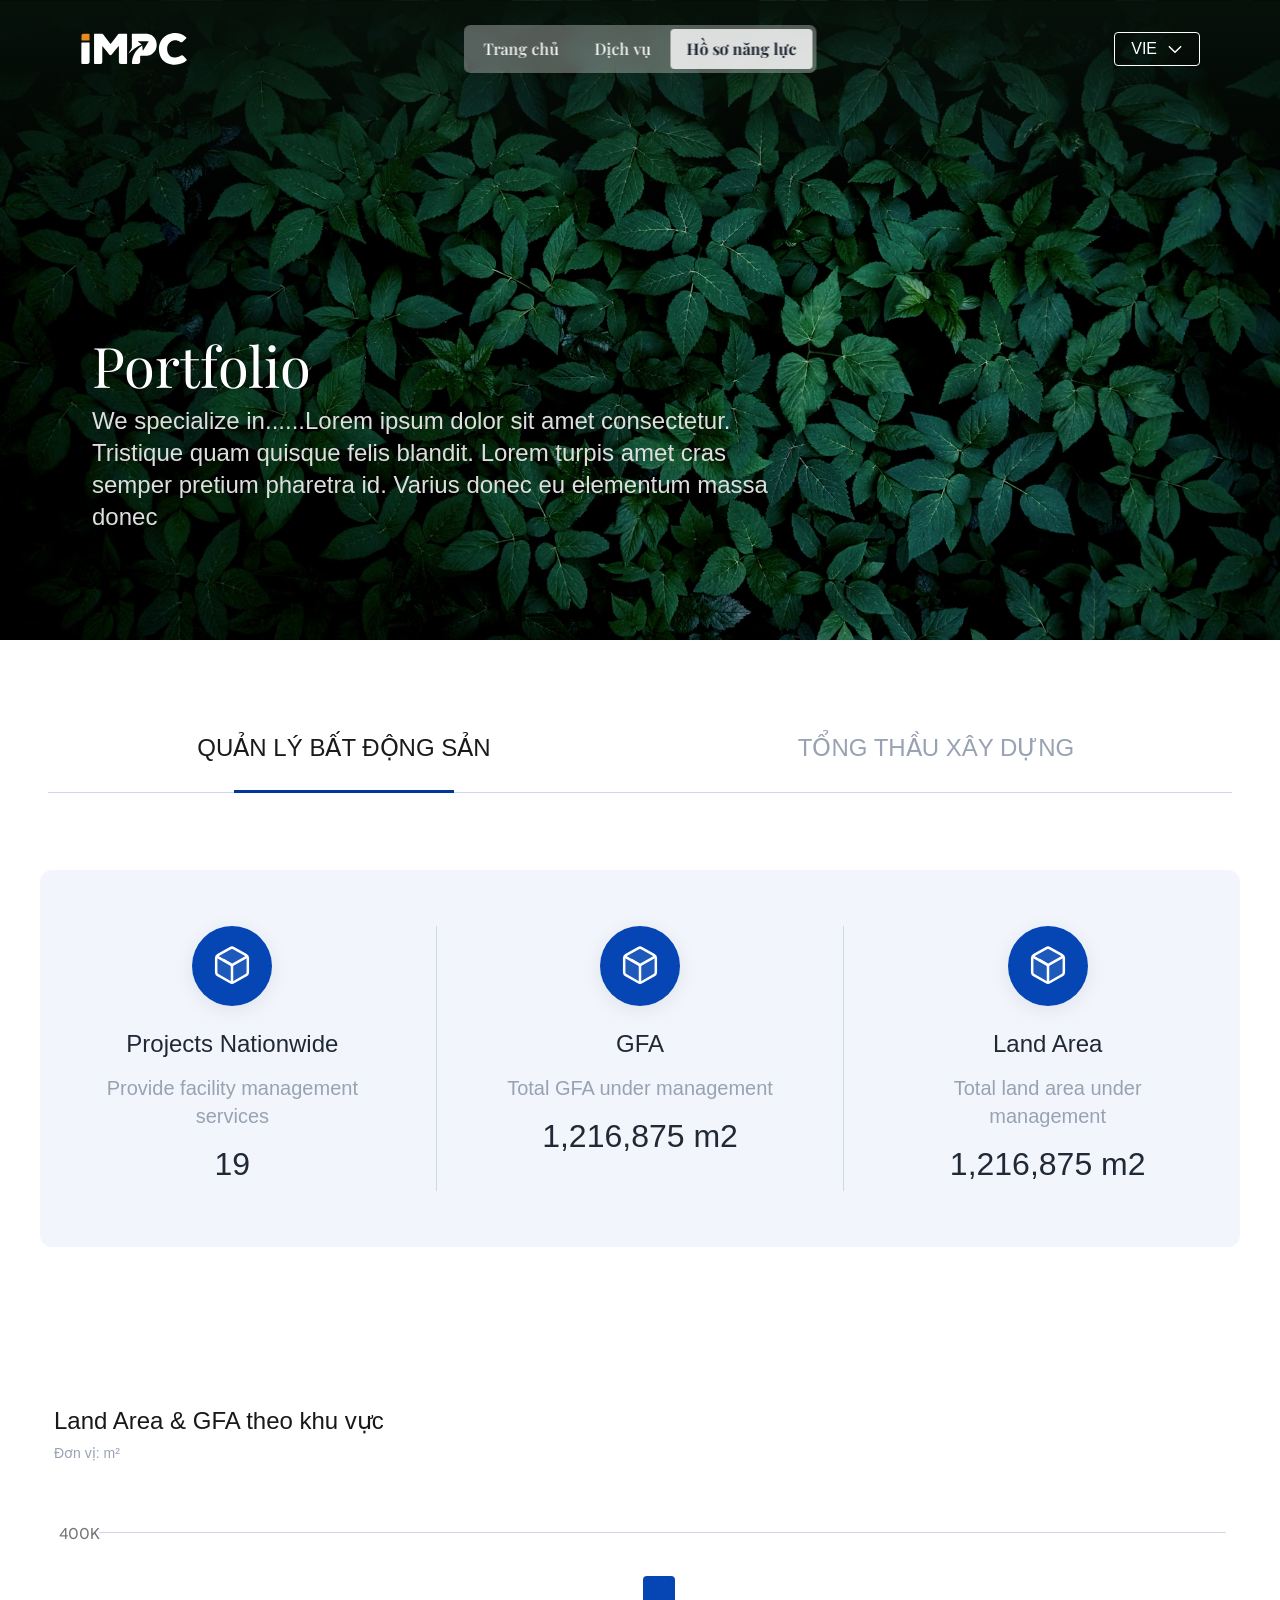
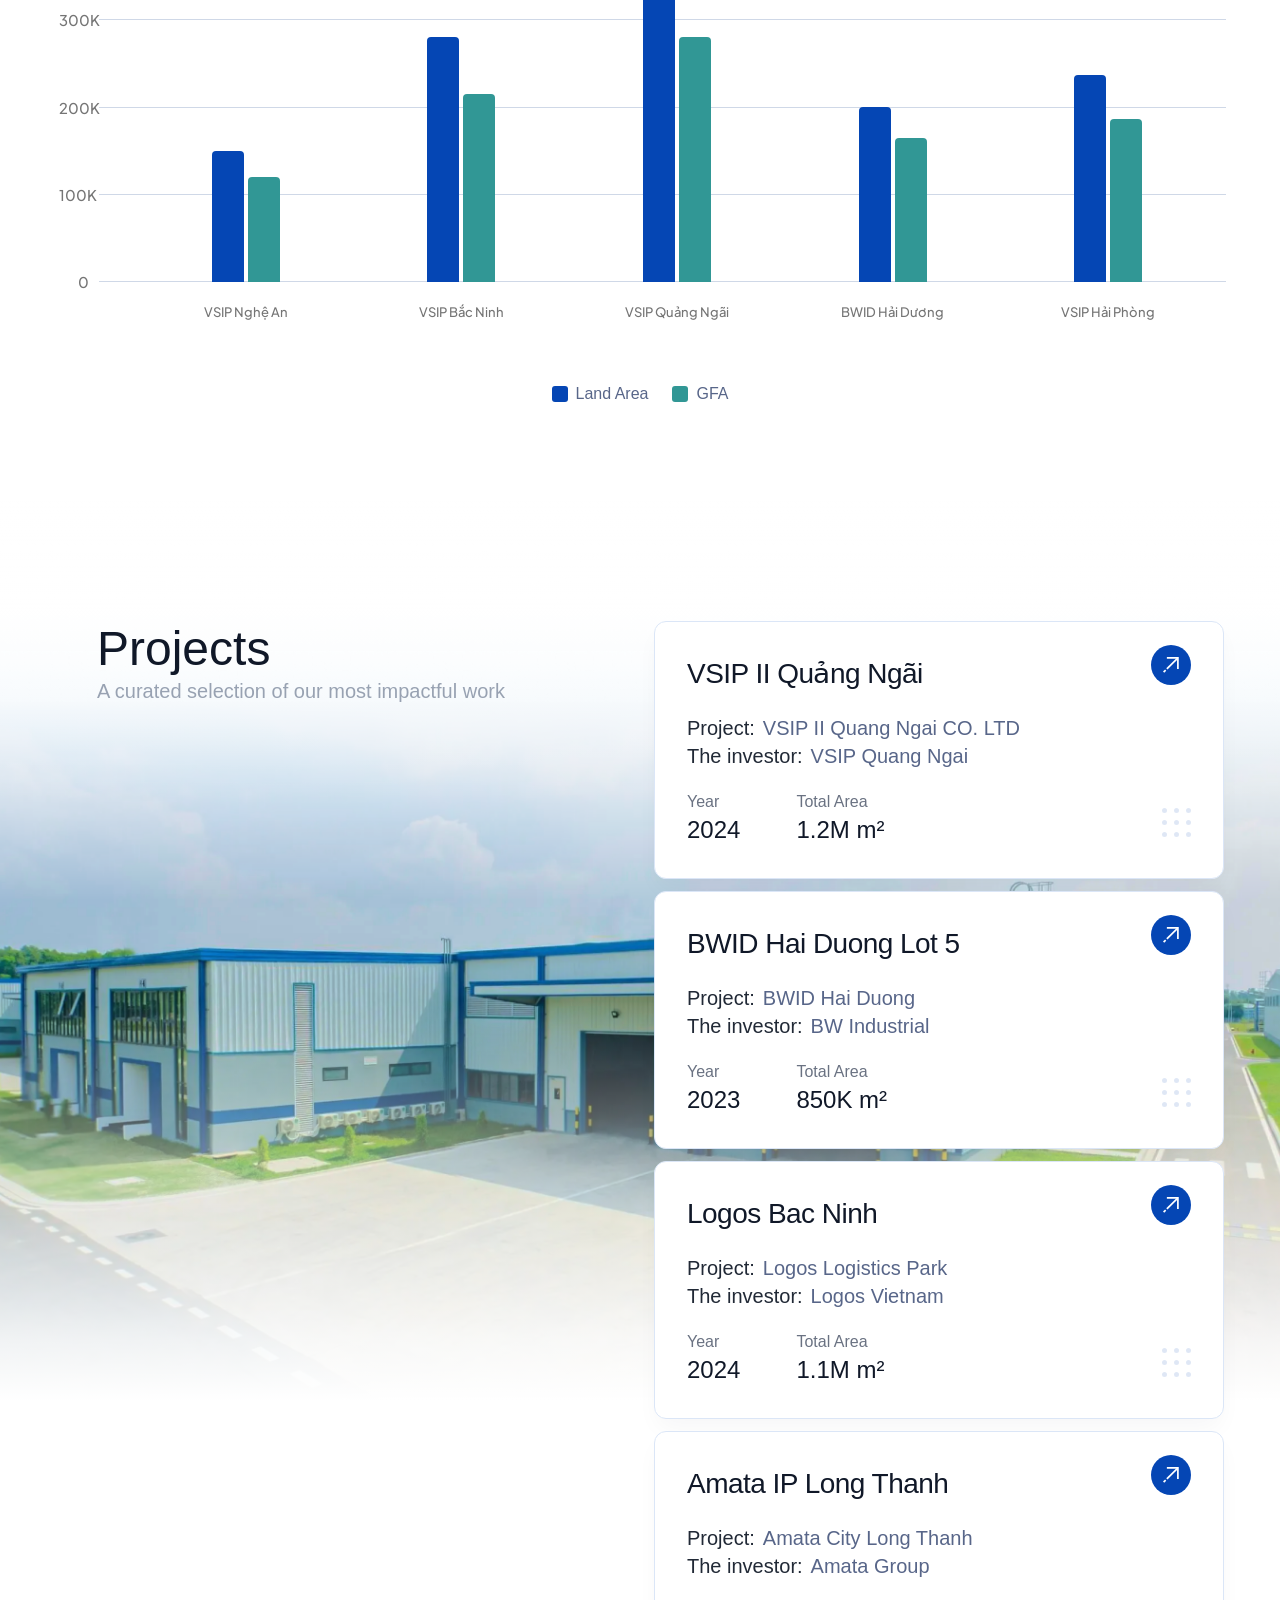
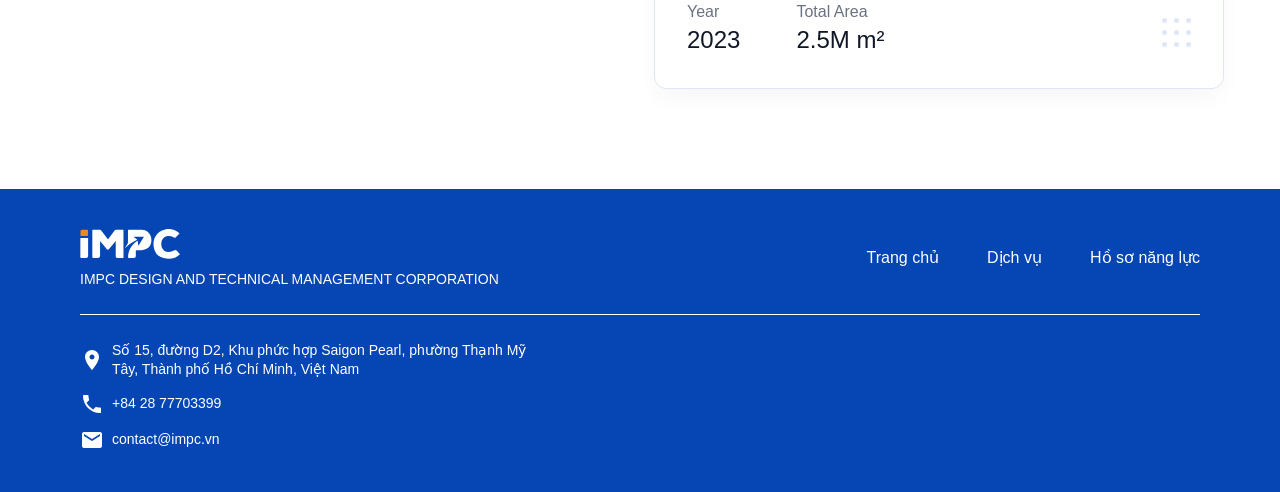
==== commit c24a18c4: "feat: Splash Screen Phương án 2 — Split Reveal + Page Content Fade-in - Logo rise chậm từ dưới đường" ====
--- a/portfolio.html
+++ b/portfolio.html
@@ -12,6 +12,8 @@
     <!-- CSS -->
     <link rel="stylesheet" href="style.css">
     <link rel="stylesheet" href="portfolio.css">
+    <script src="locales/lang-data.js"></script>
+    <script src="i18n.js"></script>
 </head>
 <body>
     <!-- Portfolio Header -->
@@ -31,24 +33,16 @@
         <!-- Tabs Navigation -->
         <div class="portfolio-tabs-nav reveal">
             <div class="tab-item active" data-tab="0">
-                <span>PLANNING AND DESIGN</span>
+                <span>QUẢN LÝ BẤT ĐỘNG SẢN</span>
                 <div class="tab-indicator"></div>
             </div>
             <div class="tab-item" data-tab="1">
-                <span>INDUSTRIAL REAL ESTATE</span>
+                <span>TỔNG THẦU XÂY DỰNG</span>
                 <div class="tab-indicator"></div>
             </div>
-            <div class="tab-item" data-tab="2">
-                <span>PROJECT AND CONSTRUCTION MANAGEMENT</span>
-                <div class="tab-indicator"></div>
-            </div>
-            <div class="tab-item" data-tab="3">
-                <span>PERMITTING</span>
-                <div class="tab-indicator"></div>
-            </div>
         </div>
 
-        <!-- Tab Panel 0: Planning and Design (active) -->
+        <!-- Tab Panel 0: Quản lý Bất động sản (active) -->
         <div class="tab-panel active" data-panel="0">
 
         <!-- Info Statistics Boxes -->
@@ -321,7 +315,7 @@
 
         </div><!-- end tab-panel 0 -->
 
-        <!-- Tab Panel 1: Industrial Real Estate -->
+        <!-- Tab Panel 1: Tổng thầu Xây dựng -->
         <div class="tab-panel" data-panel="1">
             <div class="coming-soon-panel">
                 <div class="coming-soon-icon">
@@ -332,37 +326,7 @@
                     </svg>
                 </div>
                 <h3 class="coming-soon-title">Coming Soon!</h3>
-                <p class="coming-soon-desc">Industrial Real Estate portfolio is being updated. Stay tuned for exciting projects.</p>
-            </div>
-        </div>
-
-        <!-- Tab Panel 2: Project and Construction Management -->
-        <div class="tab-panel" data-panel="2">
-            <div class="coming-soon-panel">
-                <div class="coming-soon-icon">
-                    <svg width="48" height="48" viewBox="0 0 24 24" fill="none" xmlns="http://www.w3.org/2000/svg">
-                        <path d="M12 22C11.66 22 11.32 21.92 11.02 21.75L3.52 17.52C2.89 17.16 2.5 16.49 2.5 15.75V7.26C2.5 6.52 2.89 5.85 3.52 5.49L11.02 1.25C11.63 0.91 12.37 0.91 12.98 1.25L20.48 5.49C21.11 5.85 21.5 6.52 21.5 7.26V15.75C21.5 16.49 21.11 17.16 20.48 17.52L12.98 21.75C12.68 21.92 12.34 22 12 22Z" fill="#0546b4" fill-opacity="0.1" stroke="#0546b4" stroke-width="1.5" stroke-linecap="round" stroke-linejoin="round"/>
-                        <path d="M12 11.5V21" stroke="#0546b4" stroke-width="1.5" stroke-linecap="round" stroke-linejoin="round"/>
-                        <path d="M3.2002 6.5L12.0002 11.5L20.8002 6.5" stroke="#0546b4" stroke-width="1.5" stroke-linecap="round" stroke-linejoin="round"/>
-                    </svg>
-                </div>
-                <h3 class="coming-soon-title">Coming Soon!</h3>
-                <p class="coming-soon-desc">Project and Construction Management portfolio is being updated. Stay tuned for exciting projects.</p>
-            </div>
-        </div>
-
-        <!-- Tab Panel 3: Permitting -->
-        <div class="tab-panel" data-panel="3">
-            <div class="coming-soon-panel">
-                <div class="coming-soon-icon">
-                    <svg width="48" height="48" viewBox="0 0 24 24" fill="none" xmlns="http://www.w3.org/2000/svg">
-                        <path d="M12 22C11.66 22 11.32 21.92 11.02 21.75L3.52 17.52C2.89 17.16 2.5 16.49 2.5 15.75V7.26C2.5 6.52 2.89 5.85 3.52 5.49L11.02 1.25C11.63 0.91 12.37 0.91 12.98 1.25L20.48 5.49C21.11 5.85 21.5 6.52 21.5 7.26V15.75C21.5 16.49 21.11 17.16 20.48 17.52L12.98 21.75C12.68 21.92 12.34 22 12 22Z" fill="#0546b4" fill-opacity="0.1" stroke="#0546b4" stroke-width="1.5" stroke-linecap="round" stroke-linejoin="round"/>
-                        <path d="M12 11.5V21" stroke="#0546b4" stroke-width="1.5" stroke-linecap="round" stroke-linejoin="round"/>
-                        <path d="M3.2002 6.5L12.0002 11.5L20.8002 6.5" stroke="#0546b4" stroke-width="1.5" stroke-linecap="round" stroke-linejoin="round"/>
-                    </svg>
-                </div>
-                <h3 class="coming-soon-title">Coming Soon!</h3>
-                <p class="coming-soon-desc">Permitting portfolio is being updated. Stay tuned for exciting projects.</p>
+                <p class="coming-soon-desc">Tổng thầu Xây dựng portfolio is being updated. Stay tuned for exciting projects.</p>
             </div>
         </div>
     </main>
--- a/style.css
+++ b/style.css
@@ -16,6 +16,222 @@
     --transition-smooth: 0.5s cubic-bezier(0.22, 1, 0.36, 1);
 }
 
+/* =============================================
+   PAGE CONTENT REVEAL — sau khi splash xong
+   ============================================= */
+
+@keyframes pageContentReveal {
+    from {
+        opacity: 0;
+        transform: translateY(6px);
+    }
+
+    to {
+        opacity: 1;
+        transform: translateY(0);
+    }
+}
+
+/* Ẩn toàn bộ content trong lúc splash đang chạy */
+body.splash-active>*:not(#splash-screen) {
+    opacity: 0;
+    pointer-events: none;
+}
+
+/* Fade-in content sau khi splash hoàn tất */
+body.page-reveal>*:not(#splash-screen) {
+    animation: pageContentReveal 0.8s cubic-bezier(0.22, 1, 0.36, 1) forwards;
+}
+
+/* =============================================
+   SPLASH SCREEN — impc.vn style (Final)
+   ============================================= */
+
+/* Logo rise: toàn bộ logo ẩn hoàn toàn bên dưới, trượt lên sạch */
+@keyframes splashLogoRise {
+    from {
+        transform: translateY(170%);
+    }
+
+    to {
+        transform: translateY(0);
+    }
+}
+
+/* Logo sink: chìm hoàn toàn xuống dưới đường line (vượt khỏi vùng clip) */
+@keyframes splashLogoSink {
+    from {
+        transform: translateY(0);
+    }
+
+    to {
+        transform: translateY(200%);
+    }
+}
+
+/* Line grow: kéo dài từ tâm ra 2 bên màn hình */
+@keyframes splashBarGrow {
+    from {
+        transform: scaleX(0);
+    }
+
+    to {
+        transform: scaleX(1);
+    }
+}
+
+/* Line shrink: thu về tâm khi exit */
+@keyframes splashBarShrink {
+    from {
+        transform: scaleX(1);
+    }
+
+    to {
+        transform: scaleX(0);
+    }
+}
+
+/* BG panels exit: nửa trên trượt lên, nửa dưới trượt xuống */
+@keyframes splashBgTopExit {
+    from {
+        transform: translateY(0);
+    }
+
+    to {
+        transform: translateY(-100%);
+    }
+}
+
+@keyframes splashBgBottomExit {
+    from {
+        transform: translateY(0);
+    }
+
+    to {
+        transform: translateY(100%);
+    }
+}
+
+/* Fade out toàn màn hình */
+@keyframes splashFadeOut {
+    from {
+        opacity: 1;
+    }
+
+    to {
+        opacity: 0;
+    }
+}
+
+/* === Splash container — trong suốt, chỉ làm layout === */
+#splash-screen {
+    position: fixed;
+    inset: 0;
+    z-index: 99999;
+    background: transparent;
+    /* Background do .splash-bg xử lý */
+    display: flex;
+    flex-direction: column;
+    align-items: center;
+    justify-content: center;
+    gap: 0;
+    pointer-events: all;
+}
+
+/* Nửa trên của background */
+.splash-bg-top {
+    position: absolute;
+    top: 0;
+    left: 0;
+    right: 0;
+    height: 50%;
+    background-color: #0546B4;
+    will-change: transform;
+    z-index: 0;
+}
+
+/* Nửa dưới của background */
+.splash-bg-bottom {
+    position: absolute;
+    bottom: 0;
+    left: 0;
+    right: 0;
+    height: 50%;
+    background-color: #0546B4;
+    will-change: transform;
+    z-index: 0;
+}
+
+/* === Logo clip — nằm trên .splash-bg === */
+.splash-logo-clip {
+    height: 84px;
+    overflow: hidden;
+    display: flex;
+    align-items: flex-end;
+    position: relative;
+    z-index: 1;
+}
+
+/* Logo IMPC — nhỏ, giữ màu gốc (trắng + cam) */
+.splash-logo {
+    width: 160px;
+    height: 48px;
+    /* 160 × (30/100) = 48px */
+    object-fit: contain;
+    display: block;
+    margin-bottom: 28px;
+    /* Khoảng cách logo cách đường line */
+    transform: translateY(170%);
+    /* Ẩn hoàn toàn, chờ animation */
+    will-change: transform;
+    animation: splashLogoRise 0.8s cubic-bezier(0.22, 1, 0.36, 1) 0s forwards;
+}
+
+/* === Đường kẻ trắng — kéo full màn hình, nằm trên .splash-bg === */
+.splash-center-line {
+    width: 100vw;
+    height: 1.5px;
+    background-color: rgba(255, 255, 255, 0.15);
+    position: relative;
+    overflow: hidden;
+    flex-shrink: 0;
+    z-index: 1;
+}
+
+/* Fill line — grow từ CENTER ra 2 bên kịch màn hình */
+.splash-line-fill {
+    position: absolute;
+    inset: 0;
+    background-color: #ffffff;
+    transform: scaleX(0);
+    transform-origin: center center;
+    animation: splashBarGrow 1.1s cubic-bezier(0.16, 1, 0.3, 1) 0.05s forwards;
+}
+
+/* === EXIT Đồng thời: Logo sink + Line shrink + BG collapse về giữa === */
+#splash-screen.splash-exit .splash-logo {
+    animation: splashLogoSink 0.35s cubic-bezier(0.4, 0, 1, 1) forwards;
+}
+
+#splash-screen.splash-exit .splash-line-fill {
+    animation: splashBarShrink 0.5s cubic-bezier(0.4, 0, 0.6, 1) forwards;
+}
+
+/* Sau khi line thu xong: Split Reveal — nửa trên lên, nửa dưới xuống */
+#splash-screen.splash-split .splash-bg-top {
+    animation: splashBgTopExit 0.55s cubic-bezier(0.76, 0, 0.24, 1) forwards;
+}
+
+#splash-screen.splash-split .splash-bg-bottom {
+    animation: splashBgBottomExit 0.55s cubic-bezier(0.76, 0, 0.24, 1) forwards;
+}
+
+/* Sau khi hoàn tất: gỡ khỏi DOM */
+#splash-screen.splash-done {
+    display: none;
+    pointer-events: none;
+}
+
 * {
     margin: 0;
     padding: 0;
@@ -155,7 +371,8 @@
     display: flex;
     align-items: center;
     justify-content: center;
-    background-color: #0a1a0f; /* Dark fallback while video loads */
+    background-color: #0a1a0f;
+    /* Dark fallback while video loads */
 }
 
 .hero-video {
@@ -210,6 +427,112 @@
     font-weight: 700;
 }
 
+/* ===== LANG SWITCHER DROPDOWN ===== */
+.lang-switcher-dropdown {
+    position: relative;
+    display: inline-block;
+}
+
+.lang-switcher-trigger {
+    display: flex;
+    align-items: center;
+    justify-content: center;
+    gap: 10px;
+    background: none;
+    border: 1px solid white;
+    border-radius: 4px;
+    padding: 4px 16px;
+    color: white;
+    cursor: pointer;
+    font-family: "BHN Neue Haas Grotes", "BHN Neue Haas Grotesk", "BHN_Neue_Haas_Grotes:55_Roman", var(--font-sans);
+    font-size: 16px;
+    line-height: 24px;
+    transition: all 0.3s ease;
+}
+
+.lang-switcher-trigger:hover,
+.lang-switcher-trigger.active {
+    background: rgba(255, 255, 255, 0.1);
+}
+
+.lang-switcher-trigger .chevron {
+    transition: transform 0.3s ease;
+}
+
+.lang-switcher-trigger.active .chevron {
+    transform: rotate(180deg);
+}
+
+.lang-switcher-menu {
+    position: absolute;
+    top: calc(100% + 8px);
+    right: 0;
+    background: rgba(25, 30, 40, 0.6);
+    /* Slightly dark frosted glass effect */
+    backdrop-filter: blur(16px);
+    border: 1px solid rgba(255, 255, 255, 0.2);
+    border-radius: 4px;
+    min-width: 100px;
+    display: flex;
+    flex-direction: column;
+    opacity: 0;
+    visibility: hidden;
+    transform: translateY(-10px);
+    transition: all 0.3s ease;
+    overflow: hidden;
+}
+
+.lang-switcher-menu.open {
+    opacity: 1;
+    visibility: visible;
+    transform: translateY(0);
+}
+
+.lang-switcher-item {
+    background: none;
+    border: none;
+    color: white;
+    padding: 8px 16px;
+    text-align: center;
+    cursor: pointer;
+    font-family: "BHN Neue Haas Grotes", "BHN Neue Haas Grotesk", var(--font-sans);
+    font-size: 16px;
+    transition: background 0.2s ease;
+    border-bottom: 1px solid rgba(255, 255, 255, 0.1);
+}
+
+.lang-switcher-item:last-child {
+    border-bottom: none;
+}
+
+.lang-switcher-item:hover {
+    background: rgba(255, 255, 255, 0.2);
+}
+
+.lang-switcher-item.active {
+    background: var(--color-warning);
+}
+
+.mobile-lang-switcher {
+    display: flex;
+    gap: 8px;
+    justify-content: center;
+    margin-top: 24px;
+}
+
+.mobile-lang-switcher .lang-switcher-btn {
+    padding: 8px 16px;
+    font-size: 16px;
+    border: 1px solid rgba(255, 255, 255, 0.2);
+    background: rgba(255, 255, 255, 0.1);
+    border-radius: 20px;
+}
+
+.mobile-lang-switcher .lang-switcher-btn.active {
+    background: var(--color-warning);
+    border-color: var(--color-warning);
+}
+
 .hero-content {
     display: flex;
     flex-direction: column;
@@ -221,6 +544,8 @@
 }
 
 .hero-expertise {
+    font-family: "BHN Neue Haas Grotes", "BHN Neue Haas Grotesk", "BHN_Neue_Haas_Grotes:55_Roman", var(--font-sans);
+    font-weight: 450;
     color: var(--color-warning);
     font-size: 24px;
     text-transform: uppercase;
@@ -234,7 +559,7 @@
 .hero-line {
     width: 192px;
     height: 2px;
-    background-color: var(--color-warning);
+    background-color: white;
 }
 
 .hero-title {
@@ -347,7 +672,6 @@
 .quote-text {
     width: 100%;
     max-width: 1187px;
-    padding: 0 20px;
     text-align: center;
     font-family: "BHN Neue Haas Grotes", "BHN Neue Haas Grotesk", "BHN_Neue_Haas_Grotes:55_Roman", var(--font-sans);
     font-size: 48px;
@@ -366,6 +690,10 @@
 
 .story-line.active {
     color: var(--text-primary);
+}
+
+.story-word {
+    white-space: nowrap;
 }
 
 /* ===== PEOPLE SECTION (Section 7) ===== */
@@ -816,11 +1144,9 @@
 .services-list {
     display: flex;
     flex-direction: column;
-    gap: 60px;
-    /* Slight bump gives time to appreciate the first card before the overlap */
+    gap: 48px;
     position: relative;
-    padding-bottom: 0px;
-    /* Killed runway for instant flush cutoff */
+    padding-bottom: 10vh;
 }
 
 .service-feature-card {
@@ -829,7 +1155,8 @@
     overflow: visible;
     /* Must be visible so title above card is not clipped */
     width: 100%;
-    height: 579px;
+    height: 600px;
+    /* Exact match with height from Figma bounding box */
     box-sizing: border-box;
     color: white;
 
@@ -958,11 +1285,15 @@
     left: 56px;
     display: flex;
     align-items: center;
+    justify-content: center;
     gap: 12px;
     background-color: white;
     border: 1px solid white;
     border-radius: 8px;
-    padding: 16px 16px;
+    box-sizing: border-box;
+    width: 154px;
+    height: 52px;
+    padding: 0;
     color: var(--text-primary, #212936);
     font-size: 20px;
     font-weight: 450;
@@ -974,6 +1305,7 @@
     line-height: 24px;
 }
 
+
 .service-feature-btn:hover {
     transform: translateY(-2px);
     box-shadow: 0 4px 12px rgba(0, 0, 0, 0.15);
@@ -1033,8 +1365,38 @@
 }
 
 /* ===== CSR SECTION (Section 8) ===== */
+
+.section-divider {
+    display: flex;
+    align-items: center;
+    justify-content: center;
+    width: calc(100% - 80px);
+    margin: 0 auto;
+}
+
+.section-divider-line {
+    flex-grow: 1;
+    height: 1px;
+    background-color: #cbd8dc;
+}
+
+.section-divider-icon {
+    display: flex;
+    align-items: center;
+    justify-content: center;
+    width: 40px;
+    height: 40px;
+    margin: 0 40px;
+}
+
+.section-divider-icon svg {
+    width: 100%;
+    height: 100%;
+    object-fit: contain;
+}
+
 .csr-section {
-    padding: 150px 0;
+    padding: 100px 0;
     display: flex;
     flex-direction: column;
     align-items: center;
@@ -1047,25 +1409,17 @@
     display: flex;
     flex-direction: column;
     align-items: center;
+    gap: 56px;
+    width: 100%;
 }
 
 .csr-title {
     font-family: "BHN Neue Haas Grotes", "BHN Neue Haas Grotesk", "BHN_Neue_Haas_Grotes:55_Roman", var(--font-sans);
     font-size: 48px;
-    font-weight: 400;
-    /* Roman */
+    font-weight: 450;
     line-height: 56px;
-    color: var(--text-primary);
+    color: #202836;
     text-align: center;
-    margin: 0;
-}
-
-.csr-subtitle {
-    font-size: 40px;
-    font-weight: normal;
-    /* Disables default h3 bolding */
-    line-height: 48px;
-    color: var(--color-brand);
     margin: 0;
 }
 
@@ -1076,6 +1430,12 @@
     background-color: var(--bg-light);
     /* rgb(242, 246, 252) */
     overflow: hidden;
+    transition: height 0.3s ease;
+}
+
+html[lang="en"] .csr-container {
+    height: 915px;
+    /* Taller height from Figma logic for English content */
 }
 
 .csr-image-wrapper {
@@ -1209,7 +1569,7 @@
 .partners-title {
     font-family: "BHN Neue Haas Grotes", "BHN Neue Haas Grotesk", "BHN_Neue_Haas_Grotes:55_Roman", var(--font-sans);
     font-size: 48px;
-    font-weight: normal;
+    font-weight: 450;
     line-height: 56px;
     color: var(--text-primary);
     margin: 0;
@@ -1390,6 +1750,13 @@
     letter-spacing: 0;
     margin: 0;
     max-width: 423px;
+    text-decoration: none;
+    transition: text-decoration 0.2s ease;
+}
+
+a.contact-text:hover {
+    text-decoration: underline;
+    text-underline-offset: 4px;
 }
 
 /* Utility Animations */
@@ -1530,91 +1897,328 @@
 }
 
 @media screen and (max-width: 768px) {
+
     /* Global Margin/Padding Adjustments */
     .container {
         padding: 0 20px !important;
     }
-    
+
     /* Header & Nav */
     .header {
         padding: 24px 20px !important;
     }
+
     .nav-pill {
         display: none !important;
     }
+
     .mobile-menu-btn {
         display: flex;
     }
+
     .logo img {
         width: 80px !important;
     }
 
     /* Index Hero */
+    .hero {
+        min-height: 100svh;
+        /* Chặn lỗi trượt dọc trên màn hình điện thoại thấp */
+        height: 100svh;
+        padding-top: 80px;
+        /* Bổ sung khoảng hở cho header khi màn hình hẹp */
+    }
+
     .hero-title {
+        font-family: "Playfair Display", "Playfair", var(--font-serif);
+        font-style: normal;
+        font-weight: 600;
         font-size: 40px;
-    }
+        line-height: 48px;
+        text-align: center;
+    }
+
     .hero-expertise {
-        font-size: 16px;
+        font-family: "BHN Neue Haas Grotes", "BHN Neue Haas Grotesk", "BHN_Neue_Haas_Grotes:55_Roman", var(--font-sans);
+        font-weight: normal;
+        font-size: 24px;
+        line-height: 24px;
+        letter-spacing: 0;
+        gap: 16px;
+    }
+
+    .hero-line {
+        width: 120px;
+    }
+
+    .hero-content {
+        padding: 0 16px;
+        gap: 24px;
     }
 
     /* Stats Section */
     .stats-section {
-        margin: 60px 20px 80px 20px;
-        padding: 32px 20px;
-    }
+        margin: 0;
+        padding: 32px 16px 80px 16px;
+        background-color: transparent;
+        border-radius: 0;
+    }
+
     .stats-grid {
+        background-color: #f2f6fc;
+        border-radius: 12px;
         flex-direction: column;
-        gap: 40px;
-    }
+        gap: 56px;
+        padding: 32px;
+    }
+
+    .stats-numbers {
+        width: 100%;
+    }
+
+    .stats-text {
+        gap: 16px;
+    }
+
     .stats-title {
         font-size: 32px;
         line-height: 40px;
     }
+
     .stats-subtitle {
-        font-size: 20px;
-    }
-
-    /* Process/Culture Grid */
+        font-size: 24px;
+        line-height: 32px;
+    }
+
+    .stats-desc {
+        font-size: 16px;
+        line-height: 24px;
+    }
+
+    .stat-number {
+        font-size: 40px;
+    }
+
+    .stat-label {
+        font-size: 16px;
+        line-height: 32px;
+    }
+
+    /* Quote Section (Section 2) */
+    .quote-section {
+        height: 400vh;
+    }
+
+    .quote-text {
+        width: 100%;
+        padding: 80px 16px;
+        font-size: 32px;
+        line-height: 46px;
+        text-align: center;
+    }
+
+    /* History / Timeline Section (Section 3) */
+    .history-section {
+        padding: 80px 0;
+    }
+
+    .history-layout {
+        flex-direction: column;
+    }
+
+    .history-left {
+        width: 100%;
+        padding: 0 16px 0 20px;
+        margin-bottom: 48px;
+    }
+
+    .history-right {
+        width: 100%;
+        padding: 0 16px 0 20px;
+    }
+
+    .history-title {
+        font-size: 32px;
+        line-height: 40px;
+        position: static;
+    }
+
+    .timeline {
+        padding-left: 32px;
+    }
+
+    .timeline-dot {
+        left: -32px;
+        top: 24px;
+    }
+
+    .timeline-content {
+        gap: 12px;
+    }
+
+    .timeline-progress-line {
+        top: 24px;
+    }
+
+    .timeline-year {
+        font-size: 40px;
+    }
+
+    .timeline-desc {
+        font-size: 16px;
+        line-height: 24px;
+    }
+
+    .timeline-item {
+        padding-bottom: 56px;
+    }
+
+    /* Process/Culture Section (Section 5) */
+    .culture-header {
+        padding: 0 16px;
+    }
+
+    .culture-title {
+        font-size: 32px;
+        line-height: 40px;
+    }
+
+    .culture-desc {
+        font-size: 16px;
+        line-height: 24px;
+    }
+
     .culture-grid {
-        grid-template-columns: 1fr;
-        gap: 80px;
-    }
-    .culture-item.right {
+        display: flex;
+        flex-direction: column;
+        gap: 150px;
+        padding: 0 16px;
+    }
+
+    .culture-item,
+    .culture-item.right,
+    .culture-item.left {
+        width: 100%;
         margin-top: 0;
-    }
+        z-index: 2;
+    }
+
+    .culture-item-content,
+    .culture-item.left .culture-item-content,
+    .culture-item.right .culture-item-content {
+        text-align: left;
+        width: 100%;
+        margin: 0;
+        padding: 0;
+    }
+
+    .culture-item-title {
+        font-size: 24px;
+        line-height: 32px;
+        color: var(--color-warning);
+        margin-bottom: 8px;
+    }
+
+    .culture-item-desc {
+        font-size: 16px;
+        line-height: 24px;
+    }
+
+    .culture-star-track {
+        z-index: 0;
+    }
+
     .culture-sticky-star {
-        display: none; /* Hide decorative floating items on small screens */
-    }
-
-    /* Services Home Segment */
+        display: flex;
+    }
+
+    .culture-sticky-star img {
+        width: 191px;
+    }
+
+    /* Services Section (Section 6) */
+    .services-section {
+        padding: 150px 16px;
+    }
+
     .services-list {
-        gap: 32px;
-    }
+        gap: 40px;
+        padding-bottom: 0;
+    }
+
     .service-feature-card {
-        padding: 32px 20px;
-    }
-    .service-feature-list-wrap {
-        grid-template-columns: 1fr;
-        gap: 20px;
+        height: 500px;
+        padding: 0;
+    }
+
+    .services-section-title {
+        font-size: 32px;
+        line-height: 40px;
+        bottom: calc(100% + 52px);
+    }
+
+    .service-card-3d {
+        display: none !important;
+    }
+
+    .service-card-overlay {
+        top: 32px;
+        left: 28px;
+        padding: 0;
+        width: auto;
+        right: 12px;
+        gap: 56px;
+    }
+
+    .service-feature-title {
+        font-size: 32px;
+        line-height: 40px;
+        margin: 0;
+    }
+
+    .service-feature-list {
+        font-size: 16px;
+        line-height: 24px;
+        gap: 8px;
+    }
+
+    .service-feature-list li {
+        padding-left: 24px;
+    }
+
+    .service-feature-list li::before {
+        left: 0;
+    }
+
+    .service-feature-btn {
+        position: static;
+        margin: 0;
+        font-size: 16px;
+        line-height: 28px;
+        padding: 8px 16px;
     }
 
     /* Footer */
     .footer {
         padding: 40px 20px;
     }
+
     .footer-top {
         flex-direction: column;
         align-items: flex-start;
         gap: 40px;
     }
+
     .footer-nav {
         flex-direction: column;
         align-items: flex-start;
         gap: 20px;
     }
+
     .footer-brand {
         width: 100%;
     }
+
     .contact-text {
         max-width: 100%;
     }
--- a/portfolio.css
+++ b/portfolio.css
@@ -120,7 +120,7 @@
     width: calc(100% - 96px);
     margin: 0 auto;
     border-bottom: 1px solid var(--border-secondary, #cfd8e7);
-    margin-top: 114px;
+    margin-top: 64px;
     margin-bottom: 77px;
     align-items: stretch;
 }
@@ -130,16 +130,15 @@
     display: flex;
     flex-direction: column;
     align-items: center;
-    justify-content: flex-start;
-    position: relative;
-    padding: 20px 12px 0;
-    min-height: 96px;
+    justify-content: center;
+    position: relative;
+    padding: 28px 40px;
     cursor: pointer;
     font-family: "BHN Neue Haas Grotes", "BHN Neue Haas Grotesk", var(--font-sans);
-    font-size: 20px;
+    font-size: 24px;
     color: var(--text-tertiary, #98a2b2);
     text-align: center;
-    line-height: 28px;
+    line-height: 32px;
     text-transform: uppercase;
 }
 
@@ -152,7 +151,7 @@
     bottom: -1px;
     left: 50%;
     transform: translateX(-50%);
-    width: 240px;
+    width: 220px;
     height: 3px;
     background-color: transparent;
 }
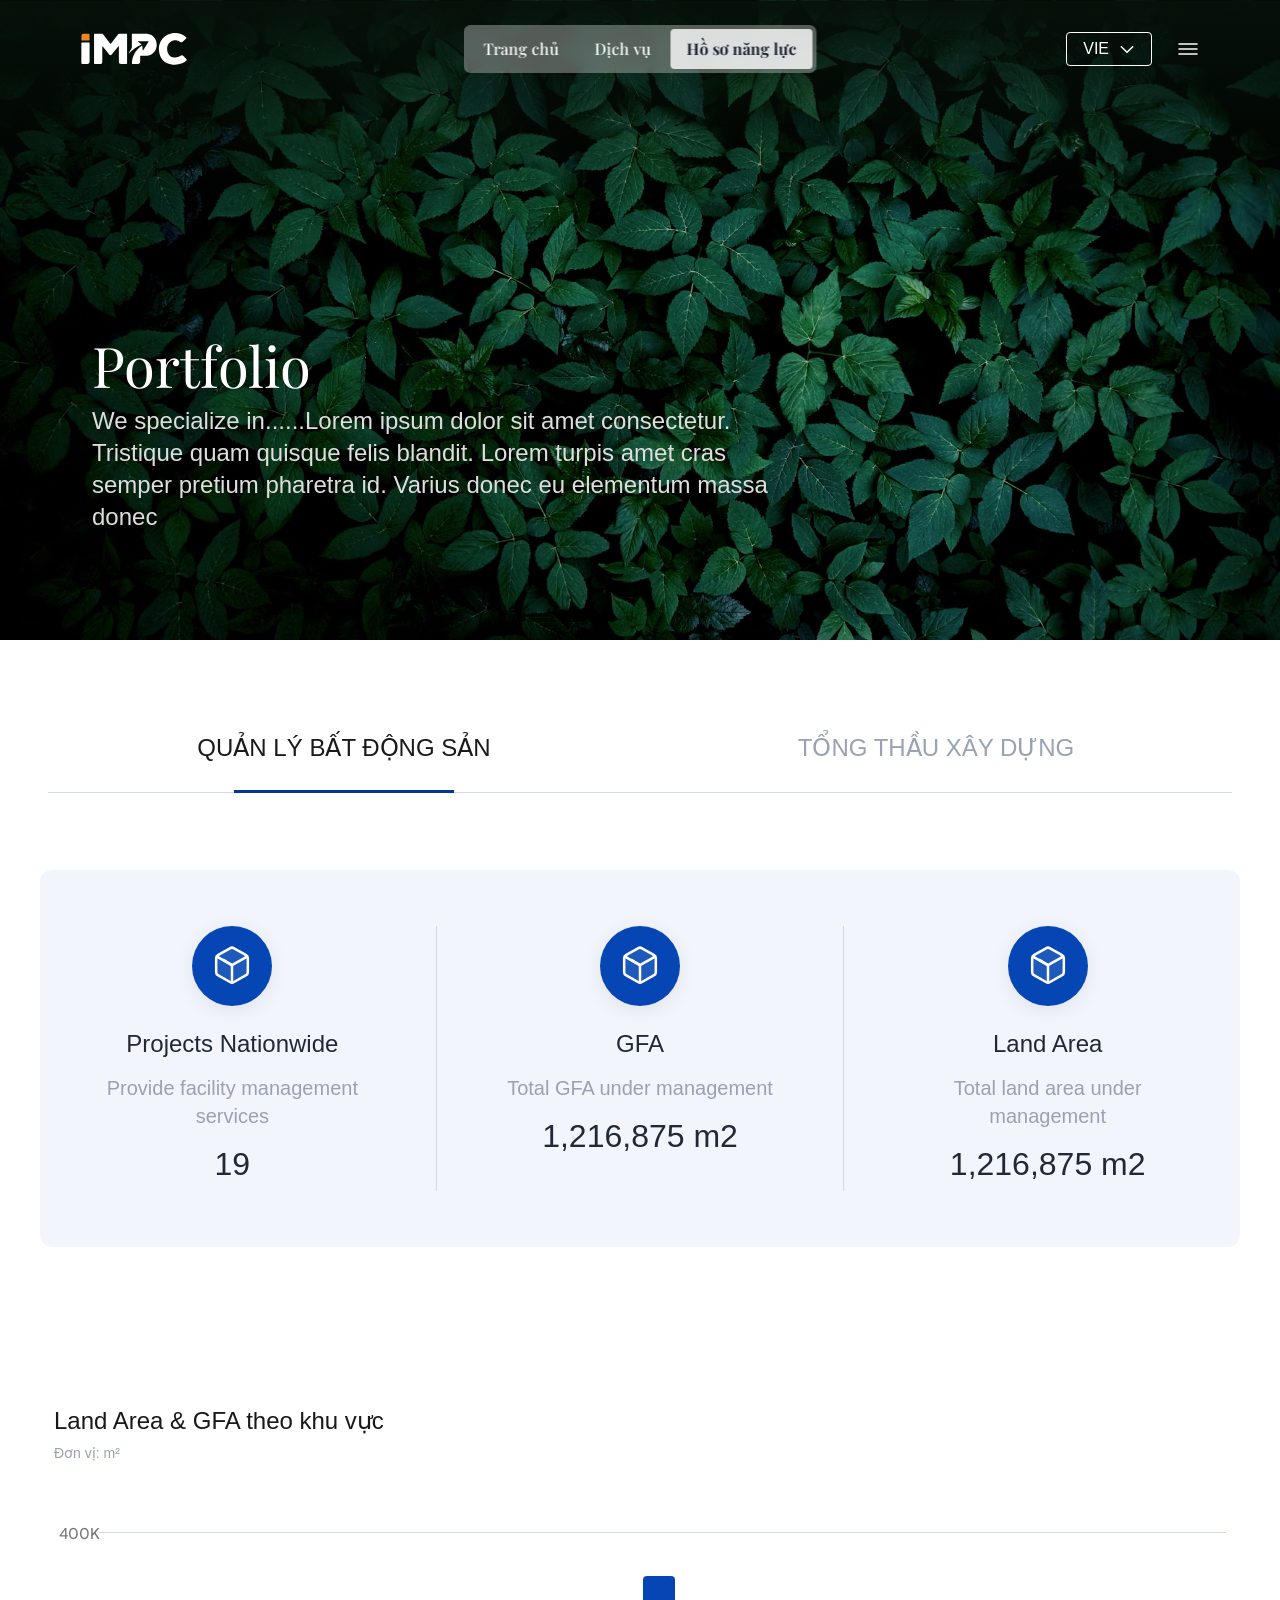
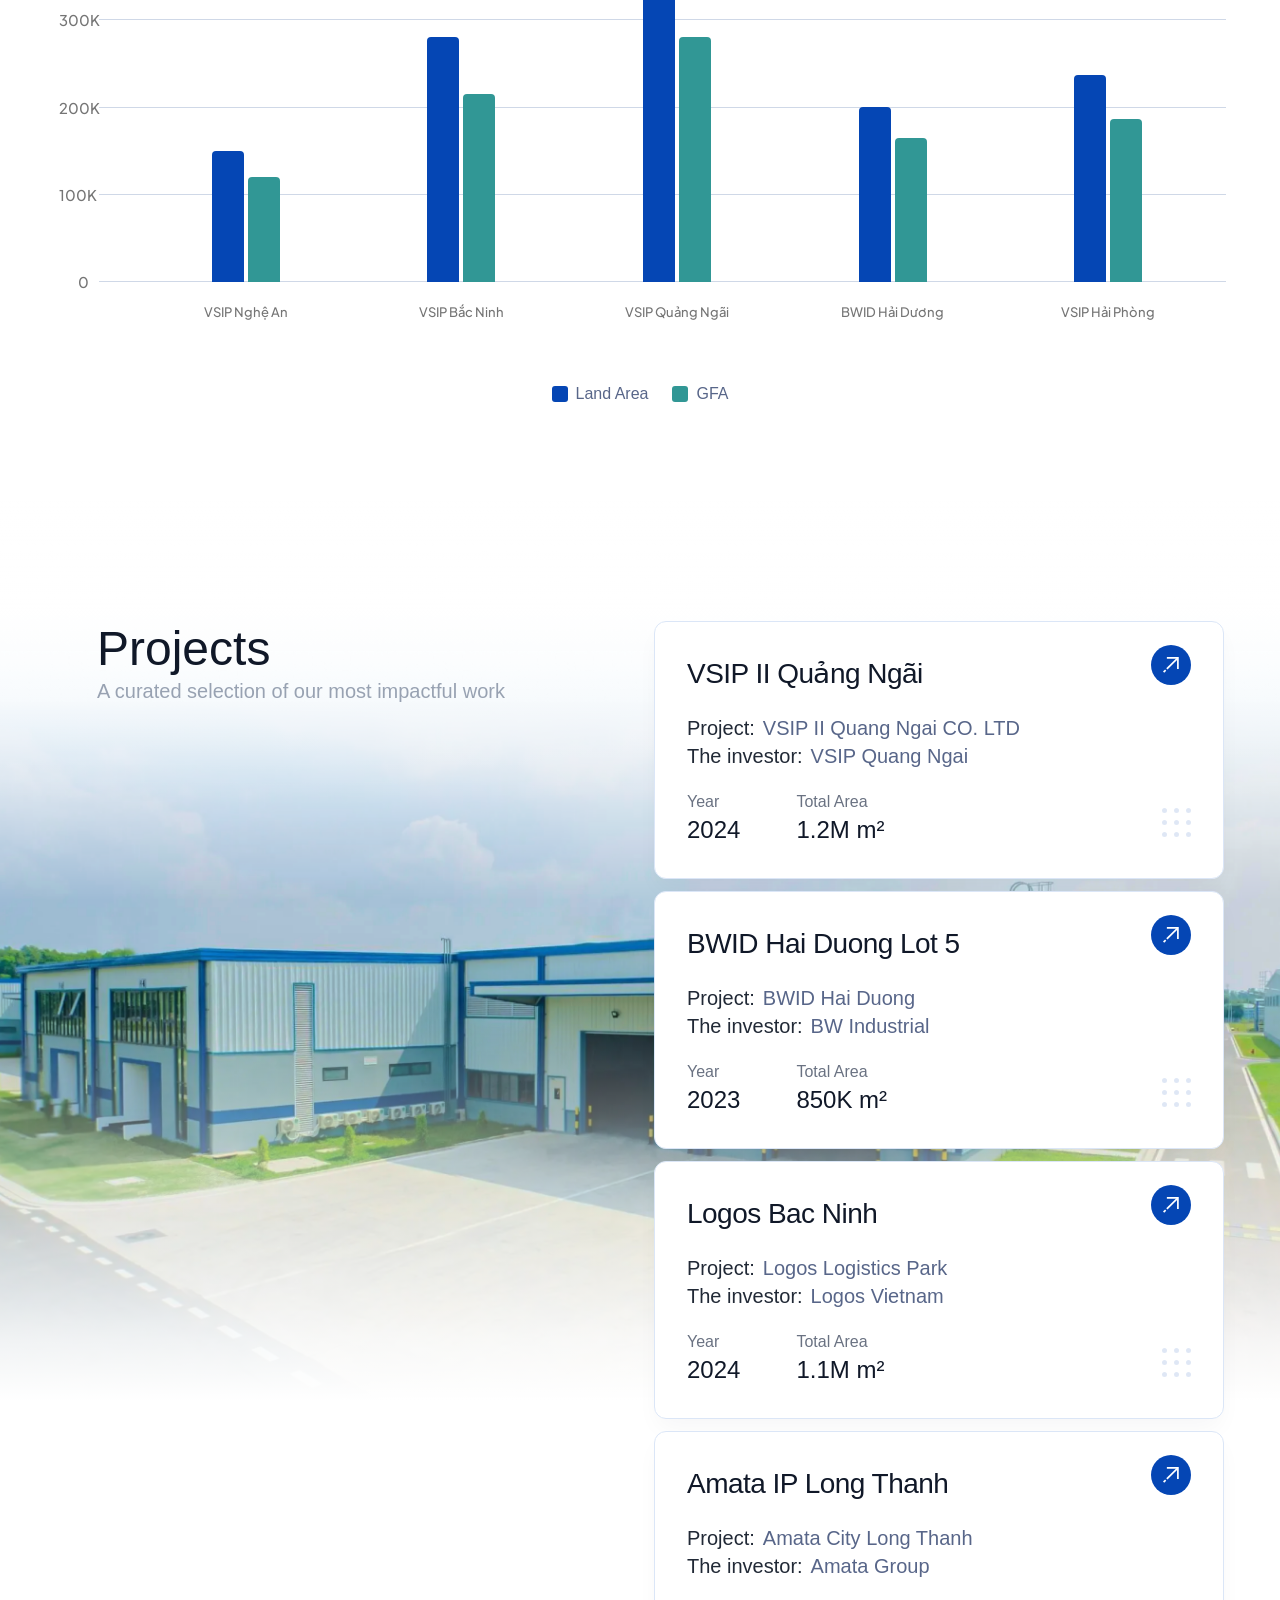
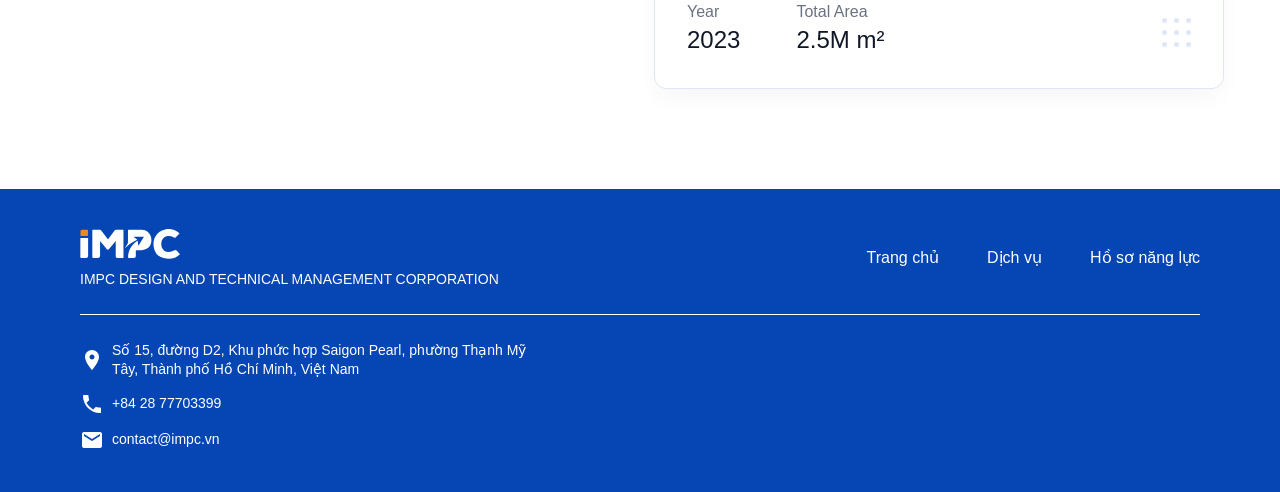
==== commit 686c9789: "feat: refine mobile responsive UI for portfolio and landing page" ====
--- a/portfolio.html
+++ b/portfolio.html
@@ -159,21 +159,20 @@
         <section class="portfolio-projects-section reveal">
             <!-- Background Layer (Giữ nguyên cấu trúc) -->
             <div class="projects-bg-wrapper">
-                <img src="./assets/0d04984ca1df6d4f1c701c5aa9f22bb8e976d281.png" alt="Factory Building" class="projects-bg-img">
+                <img src="./assets/0d04984ca1df6d4f1c701c5aa9f22bb8e976d281.png" alt="Factory Building" class="projects-bg-img projects-bg-desktop">
+                <img src="./assets/1b31786eee8fb32d320fde5237fed89350dfefec.png" alt="Factory Building Mobile" class="projects-bg-img projects-bg-mobile">
                 <div class="projects-bg-gradient-top"></div>
                 <div class="projects-bg-gradient"></div>
                 
-                <!-- Moved Title here to be part of the background layer -->
-                <div class="projects-header-left">
-                    <h2 class="projects-display-title">Projects</h2>
-                    <p class="projects-display-subtitle">A curated selection of our most impactful work</p>
-                </div>
             </div>
 
             <!-- Content Layer (Xếp lên trên) -->
             <div class="projects-content-overlay">
                 <div class="projects-layout-container">
-                    <div class="projects-header-spacer"></div><!-- Spacer to keep grid columns aligned -->
+                    <div class="projects-header-left">
+                        <h2 class="projects-display-title" data-i18n="portfolio.projects.title">Projects</h2>
+                        <p class="projects-display-subtitle" data-i18n="portfolio.projects.subtitle">A curated selection of our most impactful work</p>
+                    </div>
 
                     <!-- Right: Vertical Cards Stack -->
                     <div class="projects-cards-vertical-stack custom-scrollbar">
--- a/style.css
+++ b/style.css
@@ -654,7 +654,6 @@
 .quote-section {
     position: relative;
     height: 250vh;
-    /* gives room for the scroll storytelling */
     width: 100%;
     background-color: var(--bg-white);
 }
@@ -682,10 +681,9 @@
 }
 
 .story-line {
-    color: var(--text-tertiary, #98A2B2);
-    transition: color 0.5s ease-out;
+    color: var(--text-tertiary, #c8cfda);
+    transition: color 0.15s ease;
     margin-bottom: 0px;
-    /* Assuming line-height 68px controls the spacing perfectly */
 }
 
 .story-line.active {
@@ -932,9 +930,9 @@
 
 /* ===== CULTURE SECTION (Section 5) ===== */
 .culture-section {
-    padding: 150px 0;
+    padding: 80px 0 80px;
     position: relative;
-    width: 100%;
+    background: transparent;
 }
 
 .culture-bg-line {
@@ -943,7 +941,6 @@
     bottom: 0;
     width: 1px;
     background-color: rgba(207, 216, 231, 0.5);
-    /* subtle grid line */
     z-index: 1;
 }
 
@@ -955,182 +952,161 @@
     right: 20%;
 }
 
-.culture-header {
-    margin-bottom: 200px;
-    max-width: 695px;
+.culture-inner {
+    padding: 0 40px;
     position: relative;
     z-index: 2;
-    text-align: left;
-    padding-left: 40px;
+}
+
+.culture-header {
+    margin-bottom: 72px;
+    max-width: 760px;
 }
 
 .culture-title {
-    font-family: "BHN Neue Haas Grotes", "BHN Neue Haas Grotesk", "BHN_Neue_Haas_Grotes:55_Roman", var(--font-sans);
+    font-family: "BHN Neue Haas Grotes", "BHN Neue Haas Grotesk", var(--font-sans);
     font-size: 48px;
     font-weight: 450;
     line-height: 56px;
     color: var(--text-primary);
-    margin-bottom: 24px;
+    margin-bottom: 8px;
 }
 
 .culture-desc {
-    font-family: "BHN Neue Haas Grotes", "BHN Neue Haas Grotesk", "BHN_Neue_Haas_Grotes:55_Roman", var(--font-sans);
+    font-family: "BHN Neue Haas Grotes", "BHN Neue Haas Grotesk", var(--font-sans);
+    font-size: 20px;
+    line-height: 32px;
+    color: var(--text-secondary);
+    font-weight: 450;
+}
+
+/* --- Editorial row list --- */
+.culture-rows {
+    border-top: 1px solid #e2e8f0;
+}
+
+.culture-row {
+    display: grid;
+    grid-template-columns: 1fr 1fr;
+    align-items: center;
+    gap: 60px;
+    padding: 52px 20px;
+    border-bottom: 1px solid #e2e8f0;
+    cursor: default;
+    position: relative;
+    margin: 0 -20px;
+    overflow: hidden;
+}
+
+/* Slide fill pseudo-element */
+.culture-row::before {
+    content: '';
+    position: absolute;
+    inset: 0;
+    background: var(--color-brand);
+    transform: scaleY(0);
+    transform-origin: top center;
+    border-radius: 12px;
+    /* NO transition here → exit is instant */
+}
+
+/* Direction-aware: mouse from bottom → slide up */
+.culture-row[data-dir="up"]::before {
+    transform-origin: bottom center;
+}
+
+/* Direction-aware: mouse from top → slide down (default) */
+.culture-row[data-dir="down"]::before {
+    transform-origin: top center;
+}
+
+/* Transition only on enter → smooth in, instant out */
+.culture-row:hover::before {
+    transform: scaleY(1);
+    transition: transform 0.95s cubic-bezier(0.16, 1, 0.3, 1);
+}
+
+.culture-row-left {
+    display: flex;
+    align-items: baseline;
+    gap: 28px;
+    position: relative;
+    z-index: 1;
+    transition: transform 0.45s cubic-bezier(0.2, 0.8, 0.2, 1);
+}
+
+.culture-row:hover .culture-row-left {
+    transform: translateX(6px);
+}
+
+.culture-row-number {
+    font-family: "BHN Neue Haas Grotes", "BHN Neue Haas Grotesk", var(--font-sans);
+    font-size: 16px;
+    font-weight: 500;
+    color: #b0bac8;
+    letter-spacing: 0.08em;
+    flex-shrink: 0;
+    transition: color 0.4s ease;
+}
+
+.culture-row:hover .culture-row-number {
+    color: rgba(255, 255, 255, 0.6);
+}
+
+.culture-row-title {
+    font-family: "BHN Neue Haas Grotes", "BHN Neue Haas Grotesk", var(--font-sans);
+    font-size: 36px;
+    line-height: 44px;
+    color: var(--text-primary);
+    font-weight: 500;
+    margin: 0;
+    transition: color 0.4s ease;
+}
+
+.culture-row:hover .culture-row-title {
+    color: #ffffff;
+}
+
+.culture-row-desc {
+    font-family: "BHN Neue Haas Grotes", "BHN Neue Haas Grotesk", var(--font-sans);
     font-size: 24px;
-    line-height: 32px;
-    color: var(--text-primary);
-    font-weight: 450;
-}
-
-.culture-timeline {
+    line-height: 38px;
+    color: var(--text-secondary);
+    font-weight: 400;
+    margin: 0;
+    padding-top: 2px;
     position: relative;
-    max-width: 1100px;
-    margin: 0 auto;
-    display: flex;
-    flex-direction: column;
-    gap: 80vh;
-    /* Smooth Yo-Yo Parallax Gap */
-    padding-top: 10vh;
-    padding-bottom: 20vh;
-    z-index: 2;
-}
-
-.culture-star-track {
-    position: absolute;
-    top: 0;
-    left: 0;
-    width: 100%;
-    height: 100%;
-    z-index: 5;
-    pointer-events: none;
-}
-
-.culture-sticky-star {
-    position: absolute;
-    top: 0;
-    left: calc(50% + 2px);
-    /* Shifted 2px right */
-    transform: translate(-50%, -50%);
-    width: 191px;
-    height: 199px;
-    filter: drop-shadow(0px 8px 20px rgba(0, 0, 0, 0.25));
-    will-change: transform;
-}
-
-.culture-sticky-star img {
-    width: 140%;
-    height: 140%;
-    object-fit: contain;
-    position: absolute;
-    left: 50%;
-    top: 50%;
-    transform: translate(-50%, -50%);
-}
-
-
-.culture-center-line {
-    position: absolute;
-    left: 50%;
-    top: -150px;
-    bottom: -150px;
-    width: 1px;
-    background-color: #cfd8e7;
-    transform: translateX(-50%);
-    z-index: -1;
-}
-
-.hero-title {
-    font-size: 56px;
-    font-weight: 600;
-    /* Semantic SemiBold requested from Figma */
-    line-height: 68px;
-    color: white;
-    /* Contrast layer verified on hero card */
-    max-width: 961px;
-    margin: 0 auto;
-    text-align: center;
-
-    /* Anti-layout shift box logic for literal text swap */
-    min-height: 136px;
-    /* Exactly reserves the metric for 2 lines under a 68px leading */
-    display: flex;
-    align-items: flex-start;
-    /* Pulled text to ceiling origin as requested */
-    justify-content: center;
-
-    transition: opacity 0.8s cubic-bezier(0.2, 0.8, 0.2, 1),
-        transform 0.8s cubic-bezier(0.2, 0.8, 0.2, 1),
-        filter 0.8s cubic-bezier(0.2, 0.8, 0.2, 1);
-}
-
-.hero-title.fade-out {
-    opacity: 0;
-    transform: translateY(-15px);
-    filter: blur(8px);
-}
-
-.hero-title.fade-prep {
-    opacity: 0;
-    transform: translateY(15px);
-    filter: blur(8px);
-    transition: none;
-    /* Move boundary instantly without animation */
-}
-
-.culture-item {
-    display: flex;
-    align-items: center;
-    position: relative;
-    width: 100%;
-    opacity: 0.15;
-    filter: blur(8px);
-    /* Cinematic out-of-focus unrevealed state */
-    transition: opacity 0.8s cubic-bezier(0.2, 0.8, 0.2, 1),
-        filter 0.8s cubic-bezier(0.2, 0.8, 0.2, 1);
-}
-
-.culture-item.active {
-    opacity: 1;
-    filter: blur(0px);
-    /* Dialing into sharp focus */
-}
-
-
-
-
-.culture-item-content {
-    width: 50%;
-}
-
-.culture-item.right .culture-item-content {
-    margin-left: 50%;
-    padding-left: 140px;
-    /* Increased by 40px from edge of star */
-}
-
-.culture-item.left .culture-item-content {
-    margin-right: 50%;
-    padding-right: 140px;
-    /* Increased by 40px from edge of star */
-    text-align: right;
-}
-
-.culture-item-title {
-    font-family: "BHN Neue Haas Grotes", "BHN Neue Haas Grotesk", "BHN_Neue_Haas_Grotes:55_Roman", var(--font-sans);
-    font-size: 40px;
-    line-height: 56px;
-    color: var(--color-warning);
-    /* #ea8823 */
-    margin-bottom: 16px;
-    font-weight: 450;
-}
-
-.culture-item-desc {
-    font-family: "BHN Neue Haas Grotes", "BHN Neue Haas Grotesk", "BHN_Neue_Haas_Grotes:55_Roman", var(--font-sans);
-    font-size: 24px;
-    line-height: 32px;
-    color: var(--text-primary);
-    font-weight: 450;
-}
+    z-index: 1;
+    transition: color 0.4s ease, transform 0.45s cubic-bezier(0.2, 0.8, 0.2, 1);
+}
+
+.culture-row:hover .culture-row-desc {
+    color: rgba(255, 255, 255, 0.82);
+    transform: translateX(4px);
+}
+
+/* Responsive */
+@media (max-width: 768px) {
+    .culture-row {
+        grid-template-columns: 1fr;
+        align-items: start;
+        gap: 16px;
+        padding: 36px 24px;
+        margin: 0;
+    }
+
+    .culture-row-title {
+        font-size: 28px;
+        line-height: 36px;
+    }
+}
+
+@media (max-width: 640px) {
+    .culture-inner {
+        padding: 0 16px;
+    }
+}
+
 
 /* ===== SERVICES SECTION (Section 6) ===== */
 .services-section {
@@ -1595,7 +1571,7 @@
     display: grid;
     grid-template-columns: repeat(6, 1fr);
     grid-auto-rows: 236px;
-    gap: 2px;
+    gap: 1px;
     /* Creates the border lines */
     background: transparent;
 }
@@ -1610,8 +1586,8 @@
 }
 
 .partner-logo-img {
-    max-width: 180px;
-    max-height: 120px;
+    max-width: 150px;
+    max-height: 80px;
     object-fit: contain;
     /* User request: Default state gray, opacity lowered slightly for inactive feel */
     filter: grayscale(100%);
@@ -1824,21 +1800,7 @@
 /* ===== MOBILE NAVIGATION & RESPONSIVENESS ===== */
 .mobile-menu-btn {
     display: none;
-    background: none;
-    border: none;
-    cursor: pointer;
-    flex-direction: column;
-    gap: 6px;
     z-index: 110;
-    padding: 8px;
-}
-
-.mobile-menu-btn span {
-    display: block;
-    width: 24px;
-    height: 2px;
-    background-color: var(--bg-white);
-    transition: var(--transition-fast);
 }
 
 .mobile-menu-overlay {
@@ -1847,12 +1809,10 @@
     left: 0;
     width: 100vw;
     height: 100vh;
-    background: rgba(5, 70, 180, 0.95);
-    backdrop-filter: blur(10px);
+    background: white;
     z-index: 100;
     display: flex;
-    justify-content: center;
-    align-items: center;
+    flex-direction: column;
     opacity: 0;
     pointer-events: none;
     transition: opacity var(--transition-smooth);
@@ -1863,37 +1823,107 @@
     pointer-events: auto;
 }
 
+.mobile-menu-header {
+    display: flex;
+    justify-content: space-between;
+    align-items: center;
+    padding: 24px 16px 12px 16px;
+    width: 100%;
+    box-sizing: border-box;
+}
+
+.mobile-logo {
+    display: inline-block;
+}
+
+.mobile-logo svg {
+    width: 74px;
+    height: 22px;
+}
+
 .mobile-menu-close {
-    position: absolute;
-    top: 32px;
-    right: 32px;
-    font-size: 48px;
-    font-weight: 300;
-    line-height: 1;
-    color: white;
     background: none;
     border: none;
     cursor: pointer;
-    padding: 10px;
-    z-index: 111;
+    padding: 0;
+    width: 24px;
+    height: 24px;
+    display: flex;
+    align-items: center;
+    justify-content: center;
+}
+
+.mobile-menu-content {
+    flex: 1;
+    display: flex;
+    flex-direction: column;
+    align-items: center;
+    justify-content: center;
+    padding-bottom: 100px;
 }
 
 .mobile-nav-links {
     display: flex;
     flex-direction: column;
-    gap: 40px;
+    gap: 32px;
     text-align: center;
+    width: 100%;
 }
 
 .mobile-nav-links .nav-item {
-    font-size: 28px;
-    background: none !important;
-    padding: 12px 24px;
+    font-family: "Playfair Display", serif;
+    font-size: 24px;
+    font-weight: 600;
+    line-height: 32px;
+    color: var(--text-tertiary, #98a2b2);
+    text-decoration: none;
 }
 
 .mobile-nav-links .nav-item.active {
-    color: var(--color-warning) !important;
-    font-weight: 700;
+    color: var(--text-brand, #0546b4);
+}
+
+.mobile-lang-switcher-container {
+    width: 100%;
+    padding: 0 16px 40px 16px;
+    box-sizing: border-box;
+    display: flex;
+    flex-direction: column;
+    align-items: center;
+}
+
+.mobile-lang-switcher-container::before {
+    content: '';
+    display: block;
+    width: 100%;
+    height: 1px;
+    background-color: #E2E8F0;
+    margin-bottom: 32px;
+}
+
+.mobile-lang-switcher {
+    display: flex;
+    gap: 16px;
+    justify-content: center;
+}
+
+.mobile-lang-switcher .lang-switcher-btn {
+    font-family: "BHN Neue Haas Grotes", "BHN Neue Haas Grotesk", "BHN_Neue_Haas_Grotes:55_Roman", var(--font-sans);
+    font-size: 16px;
+    line-height: 24px;
+    padding: 8px 16px 6px;
+    border-radius: 56px;
+    background-color: #f8f9fc;
+    border: 1px solid #eef1f7;
+    color: #212936;
+    cursor: pointer;
+    transition: all 0.3s ease;
+}
+
+.mobile-lang-switcher .lang-switcher-btn.active {
+    background-color: var(--color-orange-500, #ea8823);
+    border-color: var(--color-orange-400, #f2ad57);
+    color: white;
 }
 
 @media screen and (max-width: 768px) {
@@ -1905,10 +1935,11 @@
 
     /* Header & Nav */
     .header {
-        padding: 24px 20px !important;
-    }
-
-    .nav-pill {
+        padding: 24px 16px 12px 16px !important;
+    }
+
+    .nav-pill,
+    .lang-switcher-dropdown {
         display: none !important;
     }
 
@@ -1917,7 +1948,8 @@
     }
 
     .logo img {
-        width: 80px !important;
+        width: 74px !important;
+        height: 22px !important;
     }
 
     /* Index Hero */
@@ -1941,7 +1973,7 @@
     .hero-expertise {
         font-family: "BHN Neue Haas Grotes", "BHN Neue Haas Grotesk", "BHN_Neue_Haas_Grotes:55_Roman", var(--font-sans);
         font-weight: normal;
-        font-size: 24px;
+        font-size: 16px;
         line-height: 24px;
         letter-spacing: 0;
         gap: 16px;
@@ -1969,7 +2001,7 @@
         border-radius: 12px;
         flex-direction: column;
         gap: 56px;
-        padding: 32px;
+        padding: 24px;
     }
 
     .stats-numbers {
@@ -2011,15 +2043,19 @@
 
     .quote-text {
         width: 100%;
-        padding: 80px 16px;
+        padding: 56px 16px;
         font-size: 32px;
-        line-height: 46px;
+        line-height: 48px;
         text-align: center;
+    }
+
+    .story-line {
+        display: inline;
     }
 
     /* History / Timeline Section (Section 3) */
     .history-section {
-        padding: 80px 0;
+        padding: 40px 0;
     }
 
     .history-layout {
@@ -2075,7 +2111,8 @@
 
     /* Process/Culture Section (Section 5) */
     .culture-header {
-        padding: 0 16px;
+        padding: 0 0px;
+        margin-bottom: 24px;
     }
 
     .culture-title {
@@ -2088,57 +2125,82 @@
         line-height: 24px;
     }
 
-    .culture-grid {
-        display: flex;
-        flex-direction: column;
-        gap: 150px;
-        padding: 0 16px;
-    }
-
-    .culture-item,
-    .culture-item.right,
-    .culture-item.left {
-        width: 100%;
-        margin-top: 0;
-        z-index: 2;
-    }
-
-    .culture-item-content,
-    .culture-item.left .culture-item-content,
-    .culture-item.right .culture-item-content {
-        text-align: left;
-        width: 100%;
-        margin: 0;
-        padding: 0;
-    }
-
-    .culture-item-title {
+    .culture-row {
+        grid-template-columns: 1fr;
+        gap: 16px;
+        padding: 32px 16px;
+    }
+
+    .culture-row-left {
+        gap: 16px;
+    }
+
+    .culture-row-title {
         font-size: 24px;
         line-height: 32px;
-        color: var(--color-warning);
-        margin-bottom: 8px;
-    }
-
-    .culture-item-desc {
+    }
+
+    .culture-row-desc {
         font-size: 16px;
         line-height: 24px;
-    }
-
-    .culture-star-track {
+        padding-top: 0;
+    }
+
+    .culture-rows {
+        position: relative;
+    }
+
+    .culture-mobile-bg {
+        position: absolute;
+        top: 0;
+        left: 0;
+        width: 100%;
+        background-color: var(--color-brand);
+        border-radius: 12px;
         z-index: 0;
-    }
-
-    .culture-sticky-star {
-        display: flex;
-    }
-
-    .culture-sticky-star img {
-        width: 191px;
+        transition: transform 0.55s cubic-bezier(0.4, 0, 0.2, 1), height 0.55s cubic-bezier(0.4, 0, 0.2, 1);
+        pointer-events: none;
+        display: block;
+    }
+
+    .culture-row::before {
+        display: none !important;
+        /* Disable desktop hover bg */
+    }
+
+    /* Prevent mobile tap (simulated hover) from making text disappear */
+    .culture-row:hover:not(.active-mobile) .culture-row-title {
+        color: var(--text-primary);
+    }
+
+    .culture-row:hover:not(.active-mobile) .culture-row-number {
+        color: #b0bac8;
+    }
+
+    .culture-row:hover:not(.active-mobile) .culture-row-desc {
+        color: var(--text-secondary);
+        transform: none;
+    }
+
+    .culture-row:hover:not(.active-mobile) .culture-row-left {
+        transform: none;
+    }
+
+    .culture-row.active-mobile .culture-row-title {
+        color: #ffffff;
+    }
+
+    .culture-row.active-mobile .culture-row-number {
+        color: rgba(255, 255, 255, 0.6);
+    }
+
+    .culture-row.active-mobile .culture-row-desc {
+        color: rgba(255, 255, 255, 0.82);
     }
 
     /* Services Section (Section 6) */
     .services-section {
-        padding: 150px 16px;
+        padding: 120px 16px 100px 16px;
     }
 
     .services-list {
@@ -2147,14 +2209,17 @@
     }
 
     .service-feature-card {
-        height: 500px;
+        height: auto;
+        min-height: 500px;
         padding: 0;
+        display: flex;
+        flex-direction: column;
     }
 
     .services-section-title {
         font-size: 32px;
         line-height: 40px;
-        bottom: calc(100% + 52px);
+        bottom: calc(100% + 48px);
     }
 
     .service-card-3d {
@@ -2162,12 +2227,16 @@
     }
 
     .service-card-overlay {
-        top: 32px;
-        left: 28px;
-        padding: 0;
-        width: auto;
-        right: 12px;
-        gap: 56px;
+        position: relative;
+        top: 0;
+        left: 0;
+        right: auto;
+        padding: 32px 28px 0 28px;
+        width: 100%;
+        box-sizing: border-box;
+        display: flex;
+        flex-direction: column;
+        gap: 24px;
     }
 
     .service-feature-title {
@@ -2180,6 +2249,7 @@
         font-size: 16px;
         line-height: 24px;
         gap: 8px;
+        color: #e3e3e3;
     }
 
     .service-feature-list li {
@@ -2191,11 +2261,17 @@
     }
 
     .service-feature-btn {
-        position: static;
-        margin: 0;
+        position: relative;
+        margin: auto 0 24px 24px;
+        width: max-content;
+        height: auto;
         font-size: 16px;
         line-height: 28px;
         padding: 8px 16px;
+        border-radius: 8px;
+        bottom: auto;
+        left: auto;
+        align-self: flex-start;
     }
 
     /* Footer */
@@ -2222,4 +2298,237 @@
     .contact-text {
         max-width: 100%;
     }
+
+    /* People Section (Section 7) */
+    .people-section {
+        padding: 56px 16px;
+        gap: 40px;
+        align-items: flex-start;
+    }
+
+    .people-section .section-title {
+        font-size: 32px;
+        line-height: 40px;
+        text-align: center;
+        width: 100%;
+    }
+
+    .people-content {
+        gap: 16px;
+        width: 100%;
+    }
+
+    .people-hero-img {
+        height: 424px;
+        border-radius: 12px;
+        width: 100%;
+        object-fit: cover;
+    }
+
+    .people-bottom {
+        flex-direction: column;
+        gap: 16px;
+        align-items: flex-start;
+        width: 100%;
+    }
+
+    .people-text {
+        gap: 24px;
+        width: 100%;
+    }
+
+    .people-heading {
+        font-size: 32px;
+        line-height: 40px;
+    }
+
+    .people-desc {
+        font-size: 16px;
+        line-height: 24px;
+    }
+
+    .people-images {
+        flex-direction: row;
+        gap: 16px;
+        width: 100%;
+        height: 162px;
+        align-items: stretch;
+    }
+
+    .people-img-wrapper {
+        flex: 1;
+        width: auto;
+        height: 162px;
+        border-radius: 12px;
+    }
+
+    /* CSR Section (Section 8) */
+    .csr-section {
+        display: block;
+        /* override desktop flex */
+        padding: 0;
+        gap: 0;
+        background: linear-gradient(to bottom, #ffffff 0%, #f2f6fc 100%);
+        position: relative;
+        overflow: visible;
+        width: 100%;
+        box-sizing: border-box;
+    }
+
+    /* Header: star icon + title */
+    .csr-header {
+        display: flex;
+        flex-direction: column;
+        align-items: center;
+        gap: 16px;
+        padding: 15px 16px 0 16px;
+        position: relative;
+        z-index: 3;
+        width: 100%;
+        box-sizing: border-box;
+    }
+
+    .section-divider {
+        width: 343px;
+        max-width: 100%;
+    }
+
+    .csr-header .section-divider-icon {
+        margin: 0 16px;
+    }
+
+    .csr-title {
+        font-size: 32px;
+        line-height: 40px;
+        text-align: center;
+        width: 343px;
+        max-width: 100%;
+        margin: 0;
+        padding-top: 74px;
+        /* 145px (title top in Figma) - 15px (star top) - 40px (star h) - 16px (gap) = 74px */
+    }
+
+    /* Container: holds image + cards stacked */
+    .csr-container {
+        display: block;
+        height: auto;
+        background-color: transparent;
+        overflow: visible;
+        margin-top: -48px;
+        /* visually pull image up under title area */
+        position: relative;
+    }
+
+    /* Hero image wrapper */
+    .csr-image-wrapper {
+        position: relative;
+        left: auto;
+        right: auto;
+        width: 100%;
+        height: 486px;
+        overflow: hidden;
+    }
+
+    /* Image crop: exact Figma proportions */
+    .csr-hero-image {
+        position: absolute;
+        width: 218.23%;
+        height: 103.71%;
+        top: -3.67%;
+        left: -64.11%;
+        max-width: none;
+        object-fit: cover;
+    }
+
+    /* Top fade: white → transparent (101px, matching Figma) */
+    .csr-image-wrapper::before {
+        content: '';
+        position: absolute;
+        top: 0;
+        left: 0;
+        right: 0;
+        height: 101px;
+        background: linear-gradient(to bottom,
+                #ffffff 0%,
+                rgba(255, 255, 255, 0.71) 50.537%,
+                rgba(255, 255, 255, 0) 100%);
+        pointer-events: none;
+        z-index: 2;
+    }
+
+    /* Bottom fade: transparent → #f2f6fc (174px, matching Figma) */
+    .csr-image-wrapper::after {
+        content: '';
+        position: absolute;
+        bottom: 0;
+        left: 0;
+        right: 0;
+        height: 174px;
+        background: linear-gradient(to top,
+                #f2f6fc 0%,
+                rgba(242, 246, 252, 0.91) 50.537%,
+                rgba(242, 246, 252, 0) 100%);
+        pointer-events: none;
+        z-index: 2;
+    }
+
+    /* Hide the desktop gradient overlay */
+    .csr-gradient-overlay {
+        display: none;
+    }
+
+    /* Cards: stack below image, flush with page edge */
+    .csr-cards {
+        position: relative;
+        right: auto;
+        top: auto;
+        transform: none;
+        width: 100%;
+        padding: 0 16px 40px 16px;
+        gap: 8px;
+        z-index: 3;
+        display: flex;
+        flex-direction: column;
+        box-sizing: border-box;
+        margin-top: -80px;
+        /* pull cards up to overlap with image bottom gradient */
+    }
+
+    .csr-card {
+        padding: 16px;
+        gap: 8px;
+        background-color: white;
+        border: 1px solid #eef1f2;
+        border-radius: 12px;
+    }
+
+    .csr-card-title {
+        font-size: 24px;
+        line-height: 32px;
+    }
+
+    .csr-card-desc {
+        font-size: 16px;
+        line-height: 24px;
+    }
+
+    /* Partners Section (Section 9) */
+    .partners-section {
+        padding: 80px 0 0 0;
+        gap: 32px;
+    }
+
+    .partners-header {
+        padding: 0 16px;
+    }
+
+    .partners-title {
+        font-size: 32px;
+        line-height: 40px;
+    }
+
+    .partners-subtitle {
+        font-size: 24px;
+        line-height: 32px;
+    }
 }
--- a/portfolio.css
+++ b/portfolio.css
@@ -93,7 +93,8 @@
 .portfolio-hero-title {
     font-family: "Playfair Display", "Playfair", var(--font-serif);
     font-size: 56px;
-    font-weight: normal; /* Đưa về mảnh khảnh sang trọng đúng gu */
+    font-weight: normal;
+    /* Đưa về mảnh khảnh sang trọng đúng gu */
     color: white;
     margin: 0;
     line-height: 1;
@@ -462,8 +463,10 @@
     display: grid;
     grid-template-areas: "overlay";
     background-color: #ffffff;
-    overflow: visible; /* Cho phép sticky hoạt động mượt */
-    margin-bottom: 100px; /* Cách Footer 100px */
+    overflow: visible;
+    /* Cho phép sticky hoạt động mượt */
+    margin-bottom: 100px;
+    /* Cách Footer 100px */
 }
 
 /* Background Layer - Ghim chặt vào màn hình */
@@ -472,7 +475,7 @@
     position: sticky;
     top: 0;
     width: 100%;
-    height: 100vh; 
+    height: 100vh;
     z-index: 1;
     overflow: hidden;
 }
@@ -482,6 +485,10 @@
     height: 100%;
     object-fit: cover;
     display: block;
+}
+
+.projects-bg-mobile {
+    display: none;
 }
 
 .projects-bg-gradient-top {
@@ -515,15 +522,16 @@
 .projects-layout-container {
     display: grid;
     grid-template-columns: 1fr 570px;
-    padding: 120px 56px 0 97px; /* Tuyệt đối không để padding-bottom ở đây */
+    padding: 120px 56px 0 97px;
+    /* Tuyệt đối không để padding-bottom ở đây */
     gap: 100px;
     align-items: start;
 }
 
 .projects-header-left {
-    position: absolute; /* Thay đổi từ sticky sang absolute tương đối với lớp nền */
+    position: sticky;
     top: 120px;
-    left: 97px;
+    align-self: start;
     z-index: 5;
 }
 
@@ -555,13 +563,15 @@
     display: flex;
     flex-direction: column;
     gap: 12px;
-    padding-bottom: 0; /* Gỡ bỏ mọi khoảng trống đuôi */
+    padding-bottom: 0;
+    /* Gỡ bỏ mọi khoảng trống đuôi */
 }
 
 /* Gỡ hoàn toàn scrollbar */
 .custom-scrollbar::-webkit-scrollbar {
     display: none;
 }
+
 .custom-scrollbar {
     scrollbar-width: none;
 }
@@ -603,16 +613,19 @@
     top: 0;
     left: 0;
     width: 100vw;
-    height: 100vh;
+    height: 100dvh;
     background: rgba(0, 0, 0, 0.12);
     backdrop-filter: blur(10px);
     -webkit-backdrop-filter: blur(10px);
     z-index: 9999;
     display: none;
     justify-content: center;
-    align-items: flex-start; /* Cho phép Modal dài cuộn xuống, không bị cắt top */
-    padding: 60px 0; /* Gắn padding top/bottom an toàn */
-    overflow-y: auto; /* Nới Scrollbar ra Backdrop */
+    align-items: flex-start;
+    /* Cho phép Modal dài cuộn xuống, không bị cắt top */
+    padding: 60px 0;
+    /* Gắn padding top/bottom an toàn */
+    overflow-y: auto;
+    /* Nới Scrollbar ra Backdrop */
     opacity: 0;
     transition: opacity 0.3s ease;
 }
@@ -623,10 +636,12 @@
 }
 
 .project-modal-close {
-    position: absolute; /* Gắn vòng đời với Box */
-    top: 0; /* Căn ngang mép trên của khối trắng */
+    position: absolute;
+    /* Gắn vòng đời với Box */
+    top: 0;
+    /* Căn ngang mép trên của khối trắng */
     /* Luôn cách lề phải viewport chính xác 48px, min an toàn tránh overlap vào Box trên màn nhỏ: */
-    right: min(-72px, calc(-50vw + 514px)); 
+    right: min(-72px, calc(-50vw + 514px));
     width: 48px;
     height: 48px;
     background-color: #ffffff;
@@ -651,11 +666,14 @@
     border-radius: 10px;
     padding: 24px;
     position: relative;
-    margin: auto; /* Tự động gióng giữa vertically / horizontally nếu nhỏ hơn màn */
-    height: max-content; /* Lệnh "Hug content" bản chất của CSS */
+    margin: auto;
+    /* Tự động gióng giữa vertically / horizontally nếu nhỏ hơn màn */
+    height: max-content;
+    /* Lệnh "Hug content" bản chất của CSS */
     display: flex;
     flex-direction: column;
-    gap: 0; /* Override generic gap for precise margins */
+    gap: 0;
+    /* Override generic gap for precise margins */
     transform: translateY(20px);
     transition: transform 0.3s ease;
 }
@@ -668,6 +686,7 @@
 .project-modal-box::-webkit-scrollbar {
     width: 6px;
 }
+
 .project-modal-box::-webkit-scrollbar-thumb {
     background: rgba(5, 70, 180, 0.2);
     border-radius: 10px;
@@ -680,7 +699,8 @@
     border-radius: 10px;
     overflow: hidden;
     flex-shrink: 0;
-    margin-bottom: 16px; /* Correct 16px spacing from Map to Header */
+    margin-bottom: 16px;
+    /* Correct 16px spacing from Map to Header */
 }
 
 .project-modal-map img {
@@ -694,7 +714,8 @@
     flex-direction: column;
     gap: 16px;
     padding: 0 4px;
-    margin-bottom: 24px; /* Cập nhật spacing top của Grid lưới về đúng 24px */
+    margin-bottom: 24px;
+    /* Cập nhật spacing top của Grid lưới về đúng 24px */
 }
 
 .project-modal-title {
@@ -727,7 +748,8 @@
 
 .lbl-strong {
     color: #212936;
-    font-weight: 400; /* As per design spec */
+    font-weight: 400;
+    /* As per design spec */
 }
 
 /* Details Grid */
@@ -901,81 +923,296 @@
 
 /* ===== MOBILE RESPONSIVENESS ===== */
 @media screen and (max-width: 768px) {
+
+    /* Hero Section */
+    .portfolio-hero {
+        height: 377px;
+    }
+
+    .portfolio-hero-overlay {
+        height: 230px;
+        top: 147px;
+        bottom: auto;
+        transform: none;
+        background: linear-gradient(180deg, rgba(33, 41, 54, 0) 0%, #06110A 100%);
+    }
+
     .portfolio-hero-content {
-        top: 150px;
-        left: 20px;
-        right: 20px;
+        position: absolute;
+        top: 181px;
+        left: 16px;
+        right: 16px;
+        padding: 0;
         width: auto;
-    }
+        max-width: none;
+        gap: 12px;
+    }
+
     .portfolio-hero-title {
         font-size: 40px;
-    }
+        line-height: 48px;
+    }
+
     .portfolio-hero-desc {
         font-size: 16px;
         line-height: 24px;
+        max-width: none;
     }
 
     /* Tabs */
     .portfolio-tabs-nav {
         width: 100%;
-        overflow-x: auto;
-        padding: 0 20px;
-        margin-top: 60px;
-        gap: 16px;
-    }
+        padding: 0 16px;
+        margin-top: 56px;
+        margin-bottom: 56px;
+        gap: 0;
+        box-sizing: border-box;
+    }
+
     .tab-item {
-        min-width: max-content;
+        min-width: 0;
         font-size: 16px;
-        padding: 12px 12px 0;
+        line-height: 24px;
+        padding: 16px 0;
+    }
+
+    .tab-indicator {
+        width: 100%;
     }
 
     /* Stats */
     .portfolio-stats-container {
-        padding: 0 20px;
-        margin-bottom: 80px;
-    }
+        padding: 0 16px;
+        margin-bottom: 56px;
+    }
+
     .portfolio-stats-wrapper {
         flex-direction: column;
-        padding: 32px 20px;
-        gap: 32px;
-    }
+        padding: 40px 16px;
+        gap: 48px;
+    }
+
     .stat-box {
         width: 100%;
+        gap: 24px;
+    }
+
+    .stat-icon {
+        width: 56px;
+        height: 56px;
+        margin-bottom: 0;
+    }
+
+    .stat-icon svg {
+        width: 28px;
+        height: 28px;
+    }
+
+    .stat-title {
+        font-size: 20px;
+        line-height: 28px;
+    }
+
+    .stat-desc {
+        font-size: 16px;
+        line-height: 24px;
+        margin-top: -20px;
+        /* 24px gap - 4px desired = 20px reduction */
+    }
+
+    .stat-number {
+        font-size: 32px;
+    }
+
+    .stat-divider {
+        width: 100%;
+        height: 1px;
+    }
+
+    /* Charts */
+    .portfolio-charts-section {
+        padding: 0 16px;
+        margin-bottom: 80px;
+        flex-direction: column;
+        overflow: visible;
+    }
+
+    .chart-container {
+        height: auto;
+        overflow-x: auto;
+        overflow-y: hidden;
+        -webkit-overflow-scrolling: touch;
+        position: relative;
+    }
+
+    /* Subtle scrollbar for chart */
+    .chart-container::-webkit-scrollbar {
+        height: 4px;
+    }
+
+    .chart-container::-webkit-scrollbar-thumb {
+        background: rgba(5, 70, 180, 0.15);
+        border-radius: 4px;
+    }
+
+    .chart-header {
+        margin-bottom: 40px;
+    }
+
+    .chart-title {
+        font-size: 20px;
+    }
+
+    .chart-body {
+        height: 280px;
+        min-width: 600px;
+    }
+
+    .chart-legend {
+        margin-top: 60px;
+    }
+
+    .bar {
+        width: 28px;
+    }
+
+    .bar-group::after {
+        font-size: 12px;
+        bottom: -36px;
+    }
+
+    .grid-line::before {
+        font-size: 12px;
+        left: -38px;
     }
 
     /* Projects Layout */
+    .portfolio-projects-section {
+        margin-bottom: 60px;
+    }
+
+    .projects-bg-wrapper {
+        height: 300px;
+    }
+
+    .projects-bg-desktop {
+        display: none;
+    }
+
+    .projects-bg-mobile {
+        display: block;
+        object-position: bottom;
+    }
+
+    .projects-bg-gradient-top {
+        height: 80px;
+    }
+
+    .projects-bg-gradient {
+        height: 120px;
+    }
+
     .projects-layout-container {
         display: flex;
         flex-direction: column;
-        padding: 60px 20px 0 20px;
-        gap: 40px;
-    }
+        padding: 40px 16px 0 16px;
+        gap: 32px;
+        align-items: stretch;
+    }
+
+    .projects-cards-vertical-stack {
+        width: 100%;
+    }
+
     .projects-header-left {
         position: static;
         top: auto;
         left: auto;
     }
+
     .projects-display-title {
         font-size: 32px;
         line-height: 40px;
     }
+
+    .projects-display-subtitle {
+        font-size: 16px;
+        line-height: 24px;
+        white-space: normal;
+    }
+
     .project-card {
         padding: 24px;
+        gap: 16px;
+    }
+
+    .project-name {
+        font-size: 22px;
+        line-height: 32px;
+    }
+
+    .project-meta {
+        font-size: 16px;
+        line-height: 24px;
+    }
+
+    .stat-val {
+        font-size: 20px;
+        line-height: 28px;
+    }
+
+    /* Coming Soon */
+    .coming-soon-panel {
+        min-height: 300px;
+        padding: 60px 16px;
+    }
+
+    .coming-soon-title {
+        font-size: 28px;
+    }
+
+    .coming-soon-desc {
+        font-size: 16px;
+        line-height: 24px;
     }
 
     /* Modal */
+    .project-modal-backdrop {
+        align-items: flex-start;
+        padding: 80px 0 40px 0;
+        overflow-y: auto;
+    }
+
     .project-modal-box {
-        width: 90vw;
-        padding: 32px 20px;
-        margin: 40px auto;
-    }
-    .project-modal-info {
-        grid-template-columns: 1fr;
-        gap: 24px;
-    }
+        width: 92vw;
+        margin: auto;
+        border-radius: 12px;
+        padding: 24px 16px;
+        transform: none !important;
+        max-height: none;
+        overflow-y: visible;
+    }
+
+    .project-modal-backdrop.active .project-modal-box {
+        transform: translateY(0);
+    }
+
+    .project-modal-map {
+        height: 200px;
+    }
+
+    .project-modal-grid {
+        flex-direction: column;
+        gap: 0;
+    }
+
     .project-modal-close {
-        top: 20px;
-        right: 20px !important;
-        position: absolute;
+        top: 24px;
+        right: 24px !important;
+        position: fixed;
+        width: 40px;
+        height: 40px;
+        z-index: 10001;
+        box-shadow: 0 4px 16px rgba(0, 0, 0, 0.15);
     }
 }
